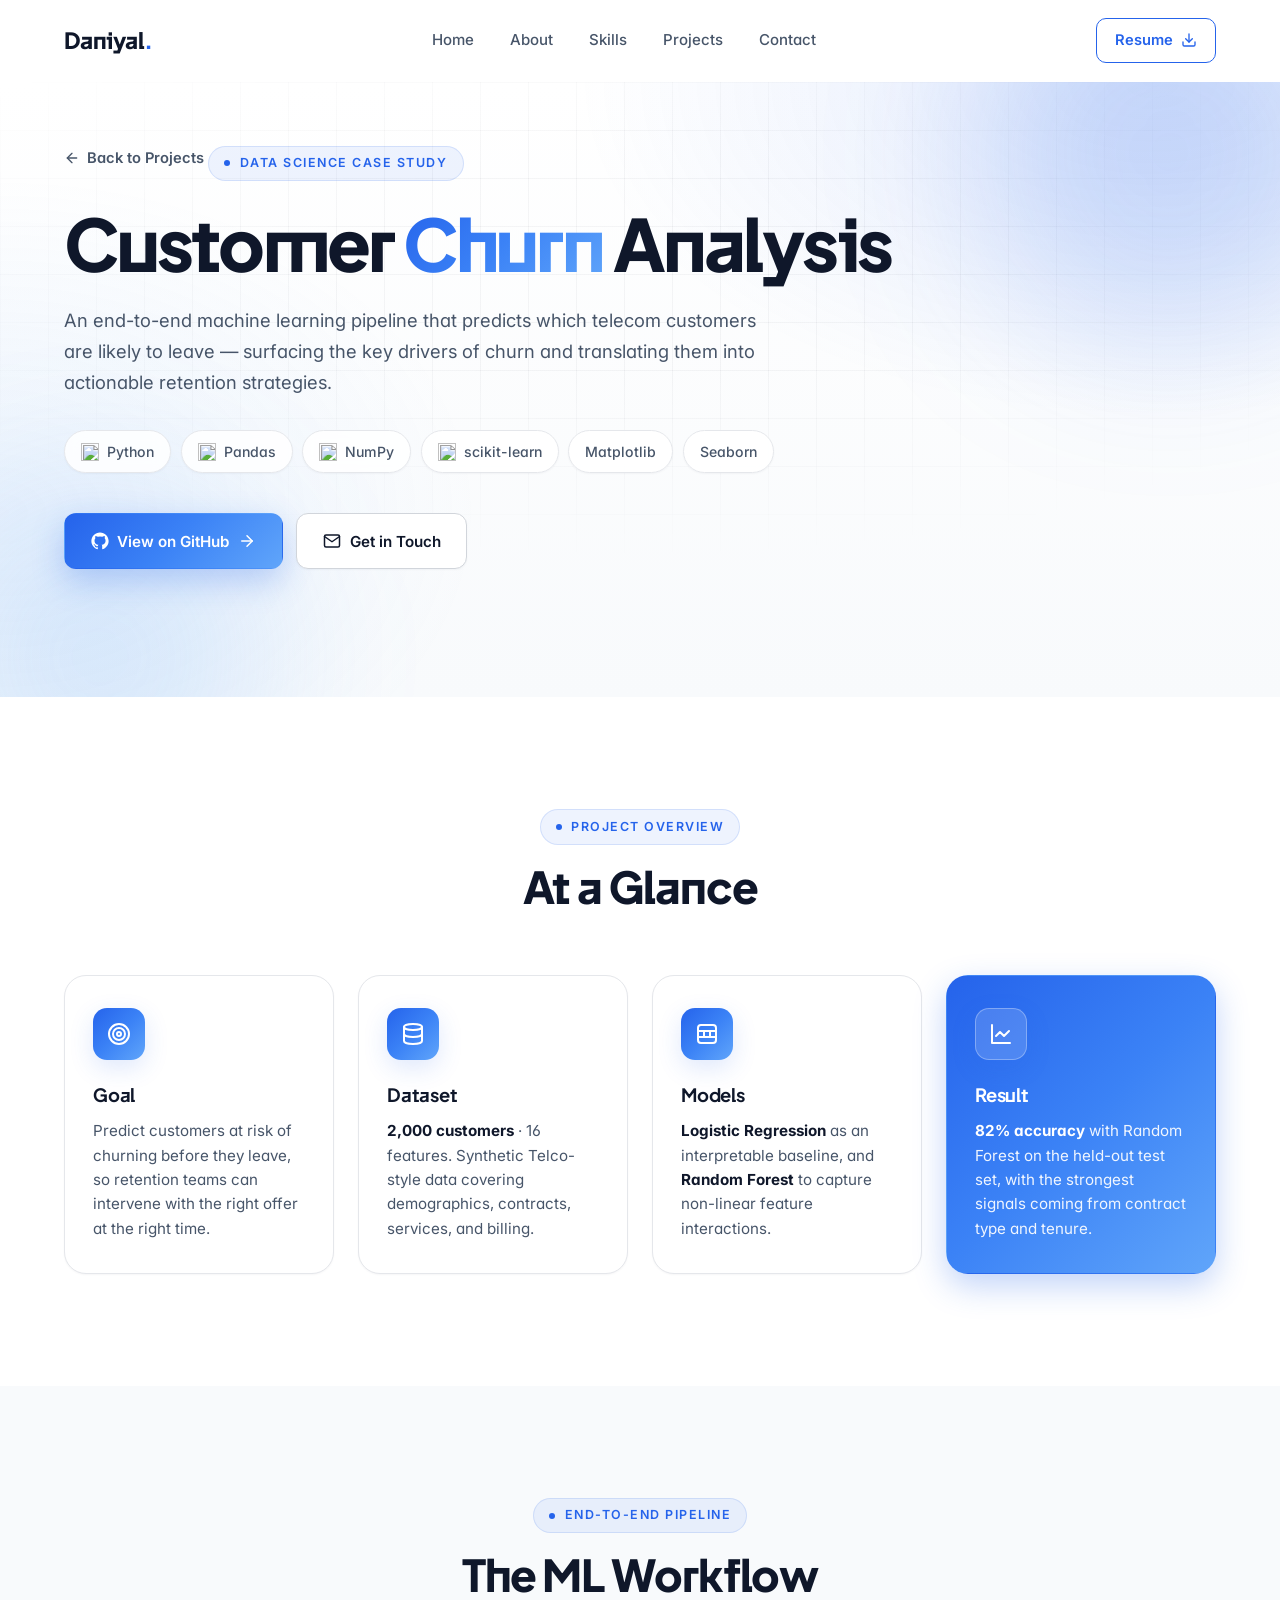
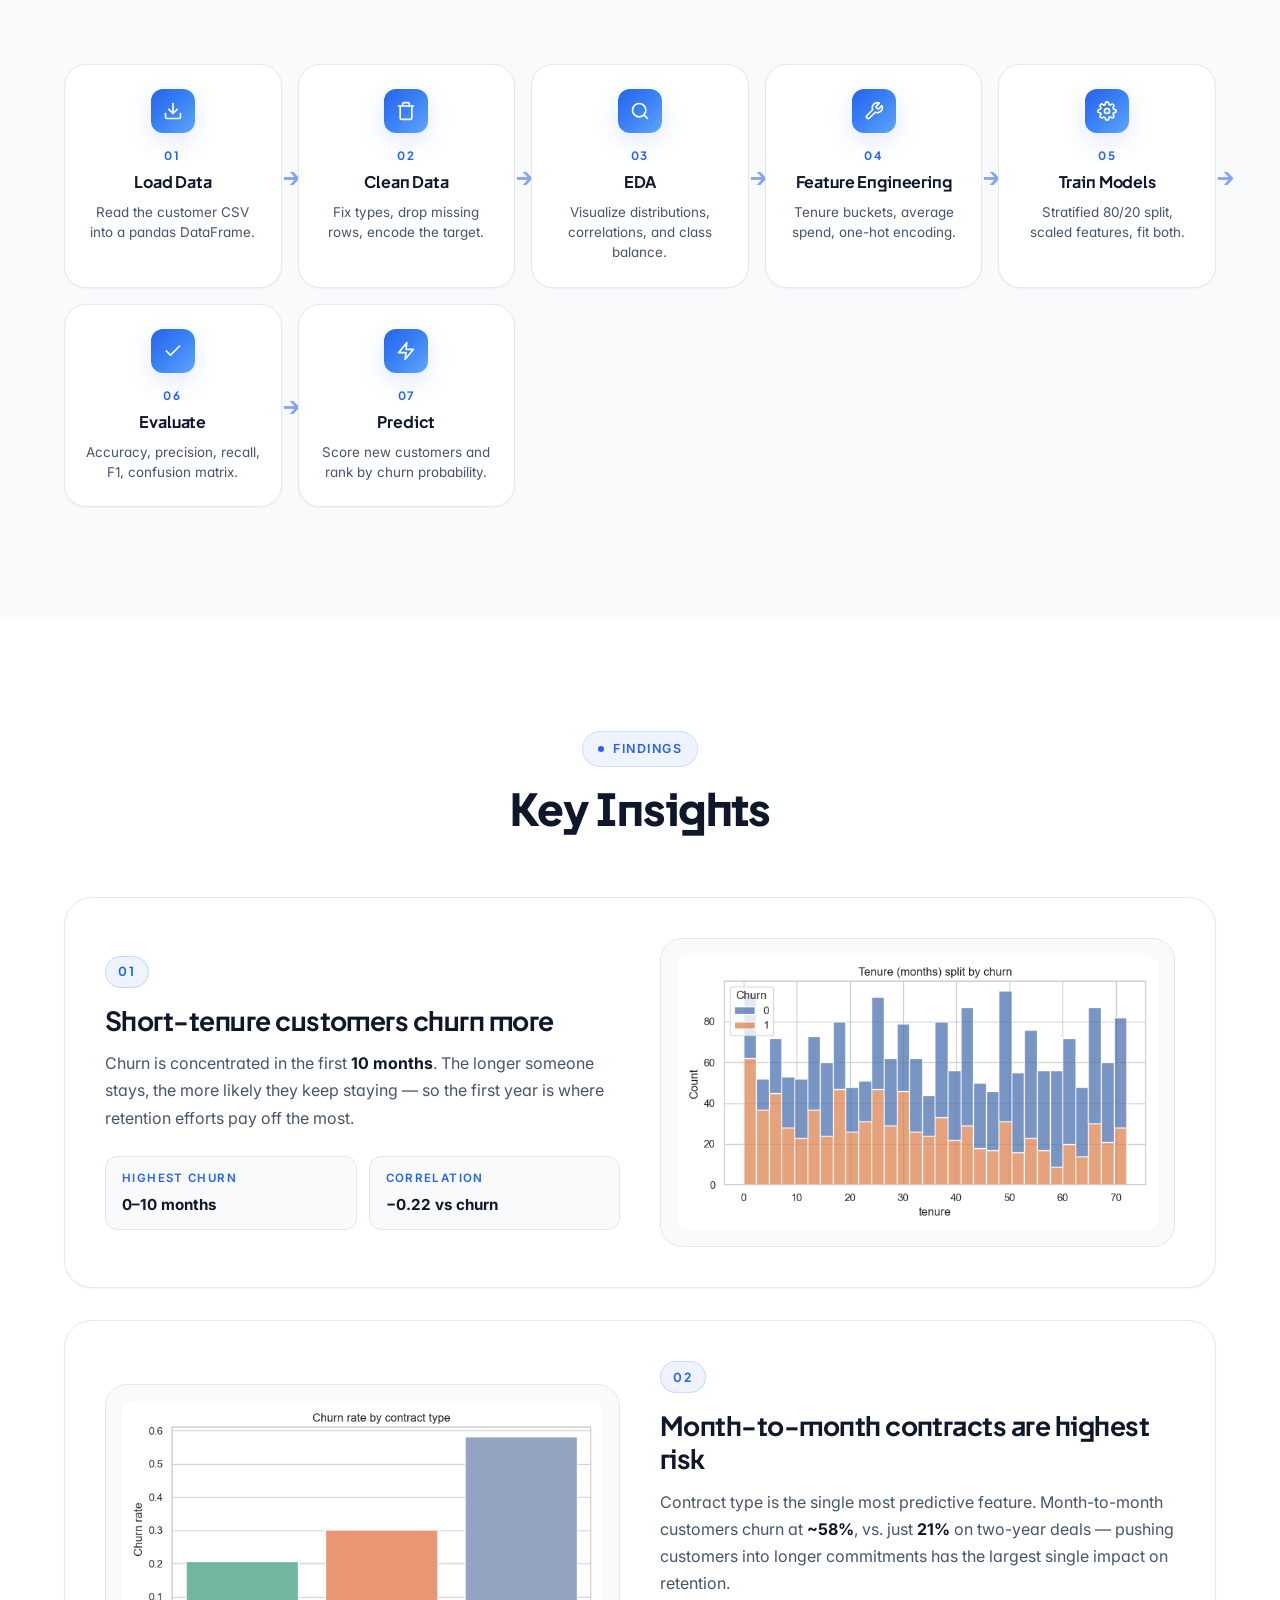
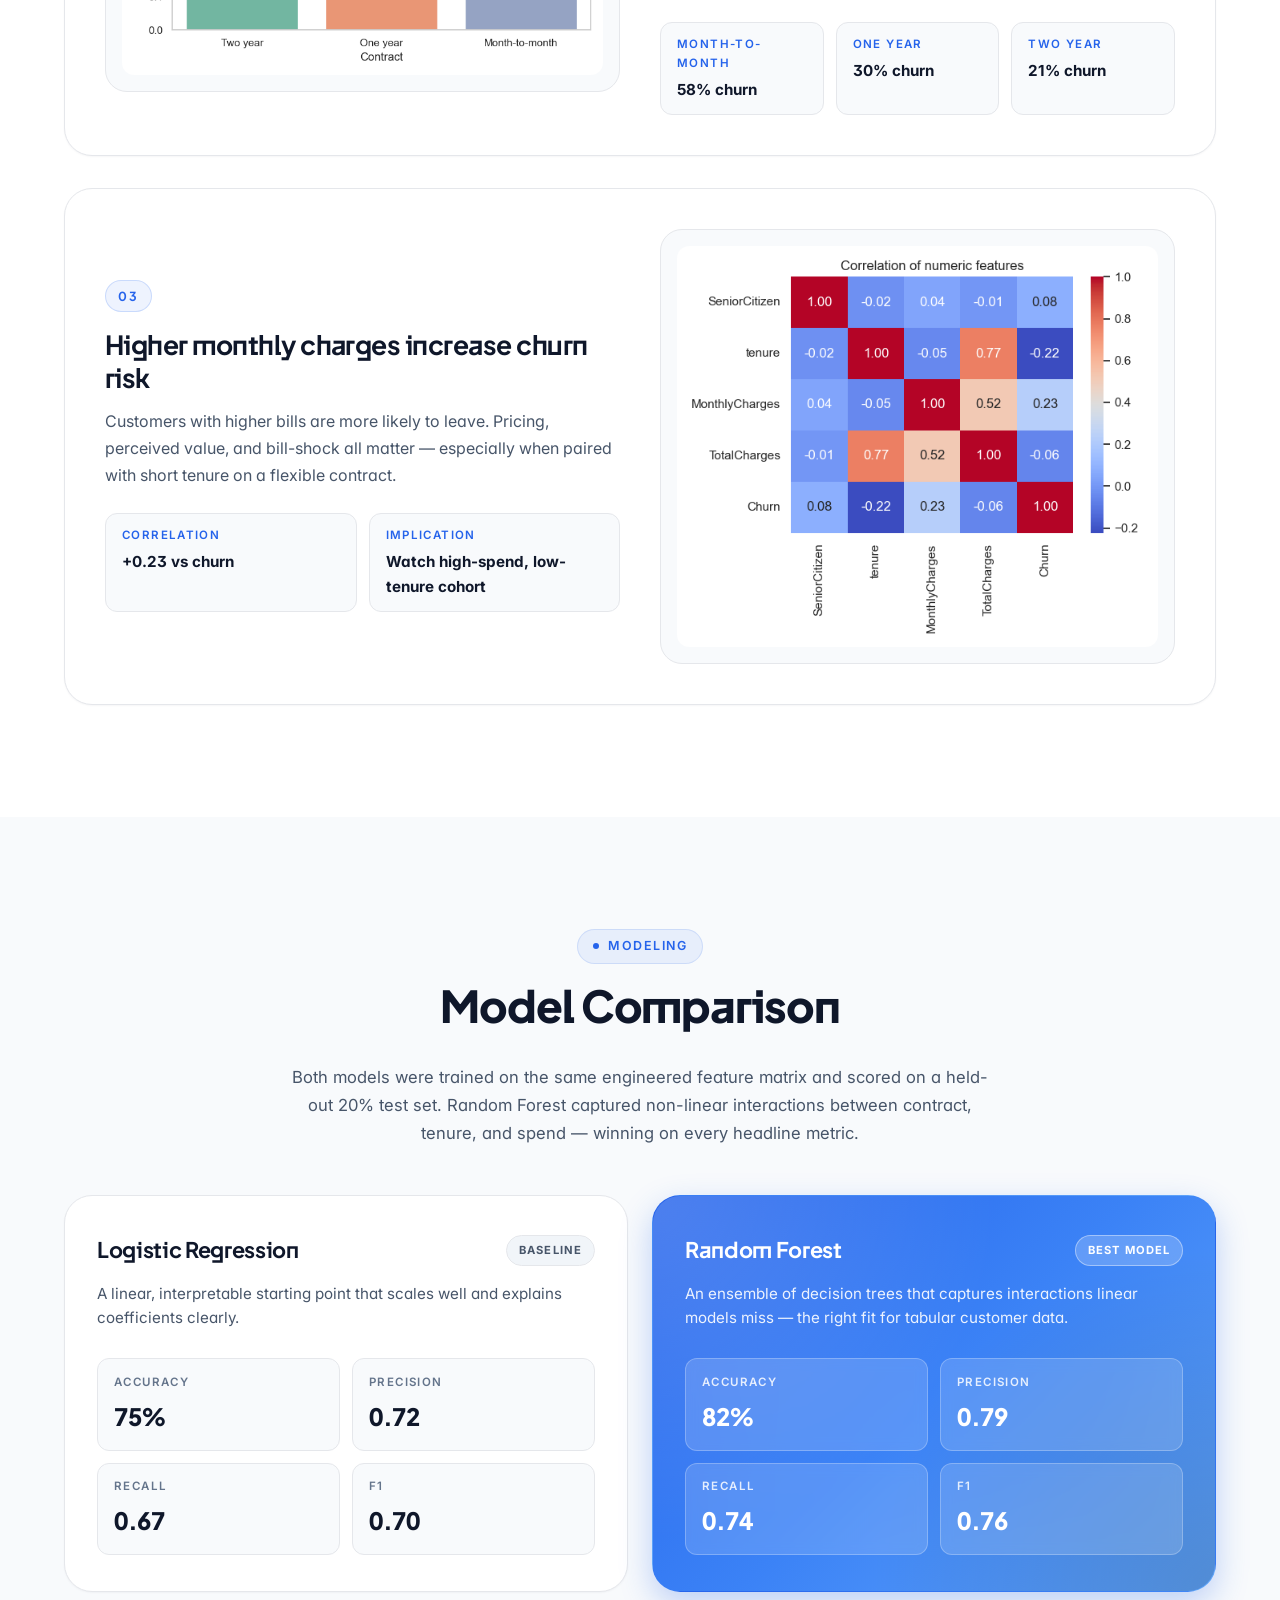
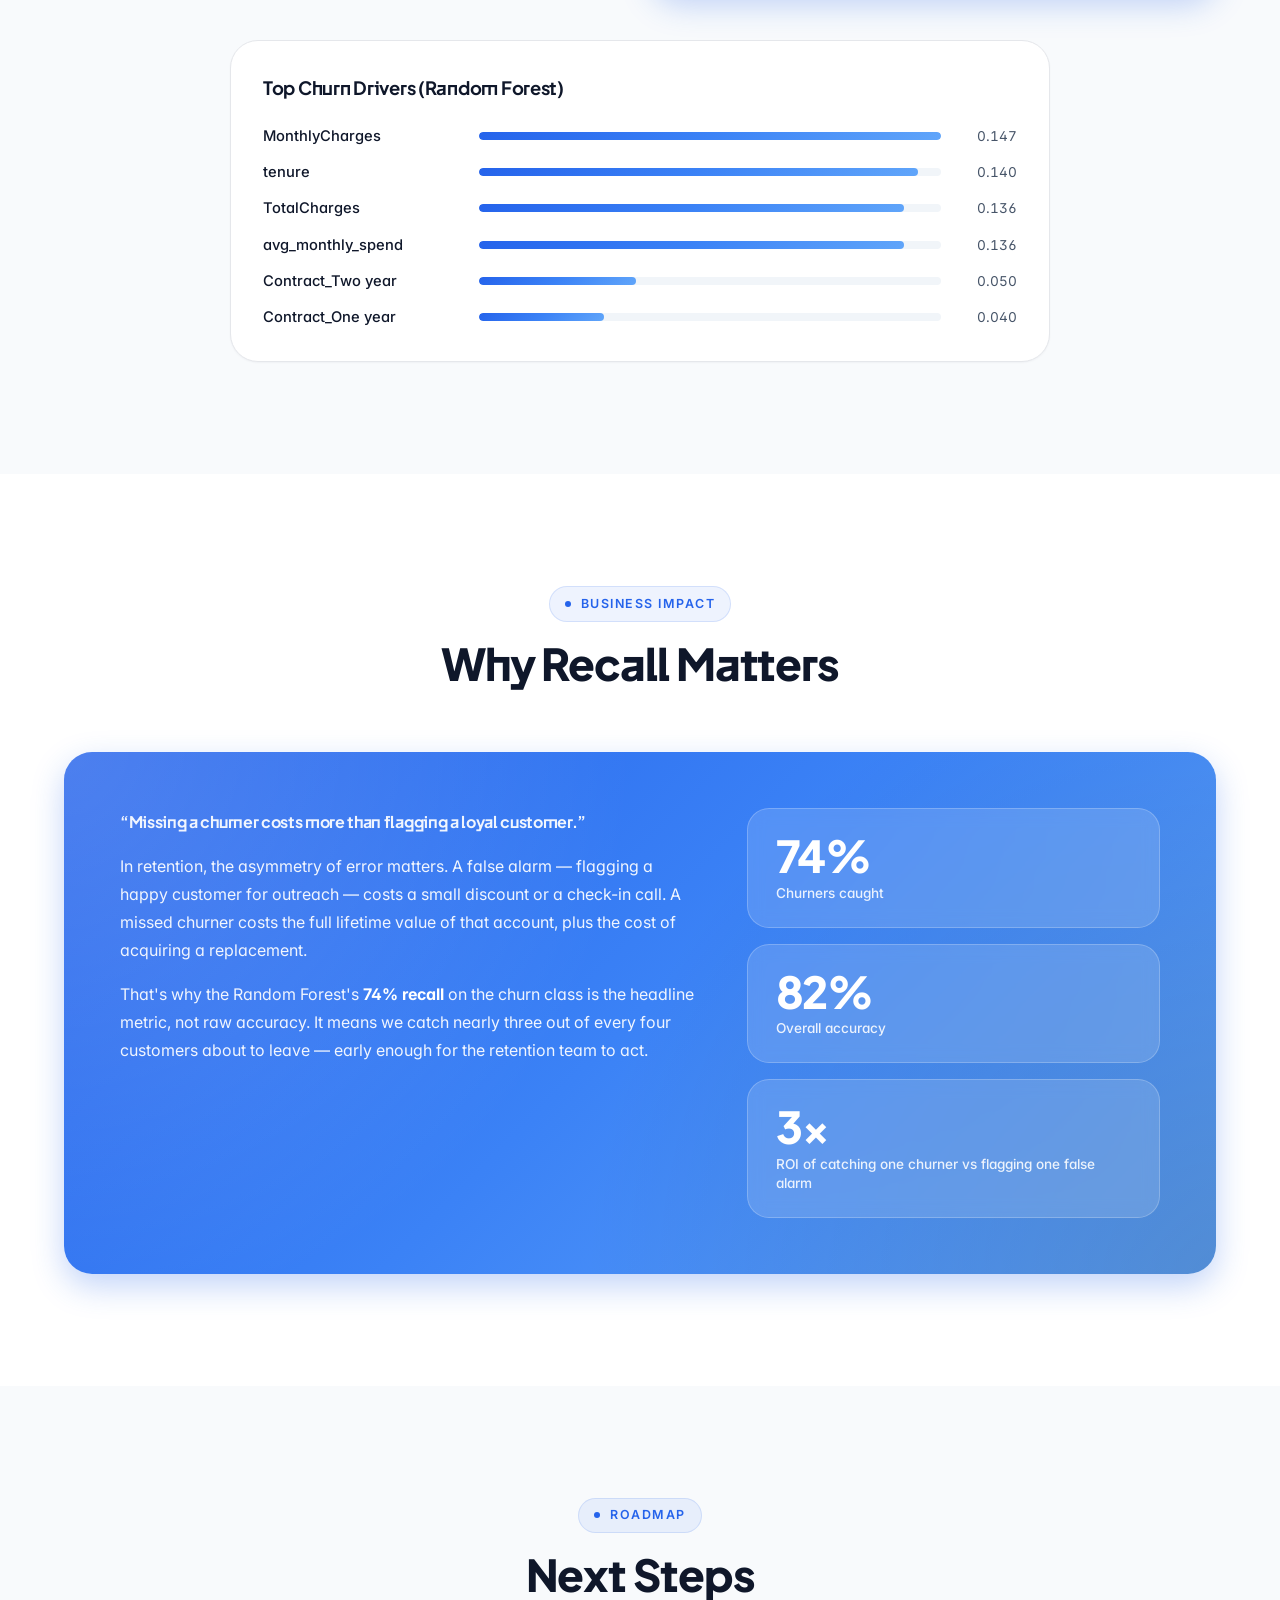
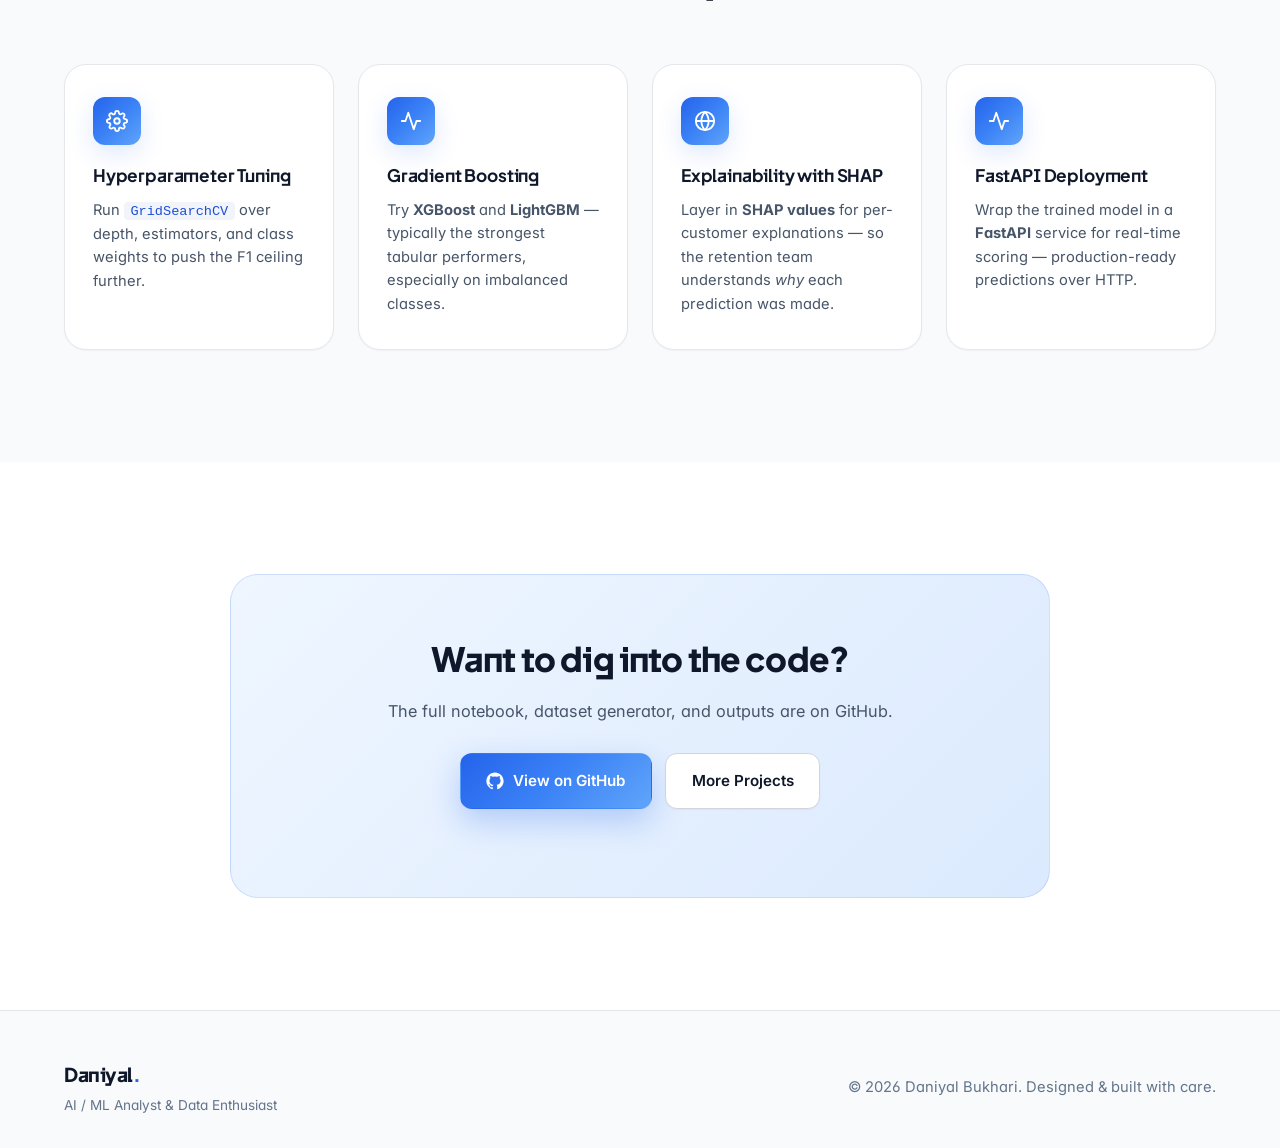
==== projects/churn-analysis.html @ 3787f64f "Redesign churn analysis page as a case study Restructure projects/churn-analysis.html into seven sec" ====
<!DOCTYPE html>
<html lang="en">
<head>
  <meta charset="UTF-8" />
  <meta name="viewport" content="width=device-width, initial-scale=1.0" />
  <title>Customer Churn Analysis | Daniyal Bukhari</title>
  <meta name="description" content="A data science case study predicting customer churn for a telecom dataset. End-to-end ML pipeline with EDA, feature engineering, model comparison, and business impact analysis." />
  <link rel="preconnect" href="https://fonts.googleapis.com" />
  <link rel="preconnect" href="https://fonts.gstatic.com" crossorigin />
  <link href="https://fonts.googleapis.com/css2?family=Inter:wght@400;500;600;700;800&family=Plus+Jakarta+Sans:wght@600;700;800&display=swap" rel="stylesheet" />
  <link rel="stylesheet" href="../style.css" />
</head>
<body>

  <nav class="navbar">
    <div class="nav-container">
      <a href="../index.html#home" class="logo">Daniyal<span>.</span></a>
      <button class="menu-toggle" aria-label="Toggle menu">&#9776;</button>
      <ul class="nav-links">
        <li><a href="../index.html#home">Home</a></li>
        <li><a href="../index.html#about">About</a></li>
        <li><a href="../index.html#skills">Skills</a></li>
        <li><a href="../index.html#projects">Projects</a></li>
        <li><a href="../index.html#contact">Contact</a></li>
      </ul>
      <a href="../CV_with_thesis.pdf" class="btn-resume" download="Daniyal_Bukhari_CV.pdf">
        Resume
        <svg viewBox="0 0 24 24" fill="none" stroke="currentColor" stroke-width="2" stroke-linecap="round" stroke-linejoin="round" aria-hidden="true"><path d="M21 15v4a2 2 0 0 1-2 2H5a2 2 0 0 1-2-2v-4"></path><polyline points="7 10 12 15 17 10"></polyline><line x1="12" y1="15" x2="12" y2="3"></line></svg>
      </a>
    </div>
  </nav>

  <!-- 1. Hero -->
  <section class="case-hero">
    <div class="grid-bg" aria-hidden="true"></div>
    <div class="case-hero-blob blob-1" aria-hidden="true"></div>
    <div class="case-hero-blob blob-2" aria-hidden="true"></div>

    <div class="container">
      <a href="../index.html#projects" class="back-link">
        <svg viewBox="0 0 24 24" fill="none" stroke="currentColor" stroke-width="2" stroke-linecap="round" stroke-linejoin="round" aria-hidden="true"><line x1="19" y1="12" x2="5" y2="12"></line><polyline points="12 19 5 12 12 5"></polyline></svg>
        Back to Projects
      </a>

      <span class="section-eyebrow case-eyebrow">Data Science Case Study</span>
      <h1 class="case-hero-title">
        Customer <span class="gradient">Churn</span> Analysis
      </h1>
      <p class="case-hero-lede">
        An end-to-end machine learning pipeline that predicts which telecom
        customers are likely to leave — surfacing the key drivers of churn and
        translating them into actionable retention strategies.
      </p>

      <div class="tech-pills">
        <span class="pill"><img src="https://cdn.simpleicons.org/python/3776AB" alt="" aria-hidden="true" />Python</span>
        <span class="pill"><img src="https://cdn.simpleicons.org/pandas/150458" alt="" aria-hidden="true" />Pandas</span>
        <span class="pill"><img src="https://cdn.simpleicons.org/numpy/013243" alt="" aria-hidden="true" />NumPy</span>
        <span class="pill"><img src="https://cdn.simpleicons.org/scikitlearn/F7931E" alt="" aria-hidden="true" />scikit-learn</span>
        <span class="pill">Matplotlib</span>
        <span class="pill">Seaborn</span>
      </div>

      <div class="hero-buttons">
        <a href="https://github.com/Daniyal26/churn-analysis" target="_blank" rel="noopener" class="btn btn-primary">
          <svg viewBox="0 0 24 24" fill="currentColor" aria-hidden="true"><path d="M12 .5C5.65.5.5 5.65.5 12c0 5.08 3.29 9.39 7.86 10.91.58.1.79-.25.79-.56 0-.27-.01-1-.02-1.96-3.2.69-3.87-1.54-3.87-1.54-.52-1.33-1.28-1.69-1.28-1.69-1.05-.72.08-.7.08-.7 1.16.08 1.77 1.19 1.77 1.19 1.03 1.77 2.7 1.26 3.36.96.1-.75.4-1.26.73-1.55-2.55-.29-5.24-1.28-5.24-5.69 0-1.26.45-2.29 1.18-3.09-.12-.29-.51-1.46.11-3.04 0 0 .97-.31 3.18 1.18a11 11 0 0 1 5.79 0c2.21-1.49 3.18-1.18 3.18-1.18.62 1.58.23 2.75.11 3.04.74.8 1.18 1.83 1.18 3.09 0 4.42-2.69 5.39-5.25 5.68.41.35.78 1.05.78 2.12 0 1.53-.01 2.76-.01 3.13 0 .31.21.67.8.56C20.21 21.39 23.5 17.08 23.5 12 23.5 5.65 18.35.5 12 .5z"/></svg>
          View on GitHub
          <svg class="arrow" viewBox="0 0 24 24" fill="none" stroke="currentColor" stroke-width="2" stroke-linecap="round" stroke-linejoin="round" aria-hidden="true"><line x1="5" y1="12" x2="19" y2="12"></line><polyline points="12 5 19 12 12 19"></polyline></svg>
        </a>
        <a href="../index.html#contact" class="btn btn-secondary">
          <svg viewBox="0 0 24 24" fill="none" stroke="currentColor" stroke-width="2" stroke-linecap="round" stroke-linejoin="round" aria-hidden="true"><path d="M4 4h16c1.1 0 2 .9 2 2v12c0 1.1-.9 2-2 2H4c-1.1 0-2-.9-2-2V6c0-1.1.9-2 2-2z"></path><polyline points="22,6 12,13 2,6"></polyline></svg>
          Get in Touch
        </a>
      </div>
    </div>
  </section>

  <!-- 2. Project Overview -->
  <section class="section">
    <div class="container">
      <span class="section-eyebrow">Project Overview</span>
      <h2 class="section-title">At a Glance</h2>

      <div class="overview-grid">
        <article class="overview-card reveal">
          <div class="overview-icon">
            <svg viewBox="0 0 24 24" fill="none" stroke="currentColor" stroke-width="2" stroke-linecap="round" stroke-linejoin="round"><circle cx="12" cy="12" r="10"></circle><circle cx="12" cy="12" r="6"></circle><circle cx="12" cy="12" r="2"></circle></svg>
          </div>
          <h3>Goal</h3>
          <p>Predict customers at risk of churning before they leave, so retention teams can intervene with the right offer at the right time.</p>
        </article>

        <article class="overview-card reveal">
          <div class="overview-icon">
            <svg viewBox="0 0 24 24" fill="none" stroke="currentColor" stroke-width="2" stroke-linecap="round" stroke-linejoin="round"><ellipse cx="12" cy="5" rx="9" ry="3"></ellipse><path d="M3 5v14a9 3 0 0 0 18 0V5"></path><path d="M3 12a9 3 0 0 0 18 0"></path></svg>
          </div>
          <h3>Dataset</h3>
          <p><strong>2,000 customers</strong> · 16 features. Synthetic Telco-style data covering demographics, contracts, services, and billing.</p>
        </article>

        <article class="overview-card reveal">
          <div class="overview-icon">
            <svg viewBox="0 0 24 24" fill="none" stroke="currentColor" stroke-width="2" stroke-linecap="round" stroke-linejoin="round"><rect x="3" y="3" width="18" height="18" rx="3"></rect><path d="M9 9h6v6H9z"></path><path d="M3 9h6"></path><path d="M3 15h6"></path><path d="M15 9h6"></path><path d="M15 15h6"></path></svg>
          </div>
          <h3>Models</h3>
          <p><strong>Logistic Regression</strong> as an interpretable baseline, and <strong>Random Forest</strong> to capture non-linear feature interactions.</p>
        </article>

        <article class="overview-card reveal highlight">
          <div class="overview-icon">
            <svg viewBox="0 0 24 24" fill="none" stroke="currentColor" stroke-width="2" stroke-linecap="round" stroke-linejoin="round"><path d="M3 3v18h18"></path><path d="M7 14l4-4 4 4 5-5"></path></svg>
          </div>
          <h3>Result</h3>
          <p><strong>82% accuracy</strong> with Random Forest on the held-out test set, with the strongest signals coming from contract type and tenure.</p>
        </article>
      </div>
    </div>
  </section>

  <!-- 3. ML Workflow Timeline -->
  <section class="section section-alt">
    <div class="container">
      <span class="section-eyebrow">End-to-End Pipeline</span>
      <h2 class="section-title">The ML Workflow</h2>

      <ol class="workflow">
        <li class="workflow-step reveal">
          <div class="workflow-icon">
            <svg viewBox="0 0 24 24" fill="none" stroke="currentColor" stroke-width="2" stroke-linecap="round" stroke-linejoin="round"><path d="M21 15v4a2 2 0 0 1-2 2H5a2 2 0 0 1-2-2v-4"></path><polyline points="7 10 12 15 17 10"></polyline><line x1="12" y1="15" x2="12" y2="3"></line></svg>
          </div>
          <div class="workflow-num">01</div>
          <h4>Load Data</h4>
          <p>Read the customer CSV into a pandas DataFrame.</p>
        </li>

        <li class="workflow-step reveal">
          <div class="workflow-icon">
            <svg viewBox="0 0 24 24" fill="none" stroke="currentColor" stroke-width="2" stroke-linecap="round" stroke-linejoin="round"><path d="M3 6h18"></path><path d="M19 6v14a2 2 0 0 1-2 2H7a2 2 0 0 1-2-2V6"></path><path d="M8 6V4a2 2 0 0 1 2-2h4a2 2 0 0 1 2 2v2"></path></svg>
          </div>
          <div class="workflow-num">02</div>
          <h4>Clean Data</h4>
          <p>Fix types, drop missing rows, encode the target.</p>
        </li>

        <li class="workflow-step reveal">
          <div class="workflow-icon">
            <svg viewBox="0 0 24 24" fill="none" stroke="currentColor" stroke-width="2" stroke-linecap="round" stroke-linejoin="round"><circle cx="11" cy="11" r="8"></circle><line x1="21" y1="21" x2="16.65" y2="16.65"></line></svg>
          </div>
          <div class="workflow-num">03</div>
          <h4>EDA</h4>
          <p>Visualize distributions, correlations, and class balance.</p>
        </li>

        <li class="workflow-step reveal">
          <div class="workflow-icon">
            <svg viewBox="0 0 24 24" fill="none" stroke="currentColor" stroke-width="2" stroke-linecap="round" stroke-linejoin="round"><path d="M14.7 6.3a1 1 0 0 0 0 1.4l1.6 1.6a1 1 0 0 0 1.4 0l3.77-3.77a6 6 0 0 1-7.94 7.94l-6.91 6.91a2.12 2.12 0 0 1-3-3l6.91-6.91a6 6 0 0 1 7.94-7.94l-3.76 3.76z"></path></svg>
          </div>
          <div class="workflow-num">04</div>
          <h4>Feature Engineering</h4>
          <p>Tenure buckets, average spend, one-hot encoding.</p>
        </li>

        <li class="workflow-step reveal">
          <div class="workflow-icon">
            <svg viewBox="0 0 24 24" fill="none" stroke="currentColor" stroke-width="2" stroke-linecap="round" stroke-linejoin="round"><circle cx="12" cy="12" r="3"></circle><path d="M19.4 15a1.65 1.65 0 0 0 .33 1.82l.06.06a2 2 0 0 1 0 2.83 2 2 0 0 1-2.83 0l-.06-.06a1.65 1.65 0 0 0-1.82-.33 1.65 1.65 0 0 0-1 1.51V21a2 2 0 0 1-4 0v-.09A1.65 1.65 0 0 0 9 19.4a1.65 1.65 0 0 0-1.82.33l-.06.06a2 2 0 0 1-2.83 0 2 2 0 0 1 0-2.83l.06-.06a1.65 1.65 0 0 0 .33-1.82 1.65 1.65 0 0 0-1.51-1H3a2 2 0 0 1 0-4h.09A1.65 1.65 0 0 0 4.6 9a1.65 1.65 0 0 0-.33-1.82l-.06-.06a2 2 0 1 1 2.83-2.83l.06.06a1.65 1.65 0 0 0 1.82.33H9a1.65 1.65 0 0 0 1-1.51V3a2 2 0 0 1 4 0v.09a1.65 1.65 0 0 0 1 1.51 1.65 1.65 0 0 0 1.82-.33l.06-.06a2 2 0 1 1 2.83 2.83l-.06.06a1.65 1.65 0 0 0-.33 1.82V9a1.65 1.65 0 0 0 1.51 1H21a2 2 0 0 1 0 4h-.09a1.65 1.65 0 0 0-1.51 1z"></path></svg>
          </div>
          <div class="workflow-num">05</div>
          <h4>Train Models</h4>
          <p>Stratified 80/20 split, scaled features, fit both.</p>
        </li>

        <li class="workflow-step reveal">
          <div class="workflow-icon">
            <svg viewBox="0 0 24 24" fill="none" stroke="currentColor" stroke-width="2" stroke-linecap="round" stroke-linejoin="round"><polyline points="20 6 9 17 4 12"></polyline></svg>
          </div>
          <div class="workflow-num">06</div>
          <h4>Evaluate</h4>
          <p>Accuracy, precision, recall, F1, confusion matrix.</p>
        </li>

        <li class="workflow-step reveal">
          <div class="workflow-icon">
            <svg viewBox="0 0 24 24" fill="none" stroke="currentColor" stroke-width="2" stroke-linecap="round" stroke-linejoin="round"><path d="M13 2L3 14h9l-1 8 10-12h-9l1-8z"></path></svg>
          </div>
          <div class="workflow-num">07</div>
          <h4>Predict</h4>
          <p>Score new customers and rank by churn probability.</p>
        </li>
      </ol>
    </div>
  </section>

  <!-- 4. Key Insights -->
  <section class="section">
    <div class="container">
      <span class="section-eyebrow">Findings</span>
      <h2 class="section-title">Key Insights</h2>

      <div class="insight-list">
        <article class="insight-card reveal">
          <div class="insight-content">
            <div class="insight-num">01</div>
            <h3>Short-tenure customers churn more</h3>
            <p>
              Churn is concentrated in the first <strong>10 months</strong>.
              The longer someone stays, the more likely they keep staying — so
              the first year is where retention efforts pay off the most.
            </p>
            <div class="insight-stats">
              <div><span>Highest churn</span><strong>0–10 months</strong></div>
              <div><span>Correlation</span><strong>−0.22 vs churn</strong></div>
            </div>
          </div>
          <figure class="insight-figure">
            <img src="images/02_tenure_vs_churn.png" alt="Histogram showing churn concentrated in early-tenure customers" />
          </figure>
        </article>

        <article class="insight-card reveal reverse">
          <div class="insight-content">
            <div class="insight-num">02</div>
            <h3>Month-to-month contracts are highest risk</h3>
            <p>
              Contract type is the single most predictive feature.
              Month-to-month customers churn at <strong>~58%</strong>, vs. just
              <strong>21%</strong> on two-year deals — pushing customers into
              longer commitments has the largest single impact on retention.
            </p>
            <div class="insight-stats">
              <div><span>Month-to-month</span><strong>58% churn</strong></div>
              <div><span>One year</span><strong>30% churn</strong></div>
              <div><span>Two year</span><strong>21% churn</strong></div>
            </div>
          </div>
          <figure class="insight-figure">
            <img src="images/03_contract_vs_churn.png" alt="Bar chart of churn rate by contract type" />
          </figure>
        </article>

        <article class="insight-card reveal">
          <div class="insight-content">
            <div class="insight-num">03</div>
            <h3>Higher monthly charges increase churn risk</h3>
            <p>
              Customers with higher bills are more likely to leave. Pricing,
              perceived value, and bill-shock all matter — especially when paired
              with short tenure on a flexible contract.
            </p>
            <div class="insight-stats">
              <div><span>Correlation</span><strong>+0.23 vs churn</strong></div>
              <div><span>Implication</span><strong>Watch high-spend, low-tenure cohort</strong></div>
            </div>
          </div>
          <figure class="insight-figure">
            <img src="images/04_correlation_heatmap.png" alt="Correlation heatmap of numeric features and churn" />
          </figure>
        </article>
      </div>
    </div>
  </section>

  <!-- 5. Model Comparison -->
  <section class="section section-alt">
    <div class="container">
      <span class="section-eyebrow">Modeling</span>
      <h2 class="section-title">Model Comparison</h2>
      <p class="section-lede">
        Both models were trained on the same engineered feature matrix and
        scored on a held-out 20% test set. Random Forest captured non-linear
        interactions between contract, tenure, and spend — winning on every
        headline metric.
      </p>

      <div class="model-vs">
        <article class="model-card reveal">
          <div class="model-card-head">
            <h3>Logistic Regression</h3>
            <span class="model-tag baseline">Baseline</span>
          </div>
          <p class="model-desc">A linear, interpretable starting point that scales well and explains coefficients clearly.</p>
          <div class="model-metric-grid">
            <div><span>Accuracy</span><strong>75%</strong></div>
            <div><span>Precision</span><strong>0.72</strong></div>
            <div><span>Recall</span><strong>0.67</strong></div>
            <div><span>F1</span><strong>0.70</strong></div>
          </div>
        </article>

        <article class="model-card reveal winner">
          <div class="model-card-head">
            <h3>Random Forest</h3>
            <span class="model-tag best">Best Model</span>
          </div>
          <p class="model-desc">An ensemble of decision trees that captures interactions linear models miss — the right fit for tabular customer data.</p>
          <div class="model-metric-grid">
            <div><span>Accuracy</span><strong>82%</strong></div>
            <div><span>Precision</span><strong>0.79</strong></div>
            <div><span>Recall</span><strong>0.74</strong></div>
            <div><span>F1</span><strong>0.76</strong></div>
          </div>
        </article>
      </div>

      <div class="driver-section reveal">
        <h3 class="driver-title">Top Churn Drivers (Random Forest)</h3>
        <ul class="driver-list">
          <li><span class="driver-name">MonthlyCharges</span><span class="driver-bar" style="--w: 100%"></span><span class="driver-val">0.147</span></li>
          <li><span class="driver-name">tenure</span><span class="driver-bar" style="--w: 95%"></span><span class="driver-val">0.140</span></li>
          <li><span class="driver-name">TotalCharges</span><span class="driver-bar" style="--w: 92%"></span><span class="driver-val">0.136</span></li>
          <li><span class="driver-name">avg_monthly_spend</span><span class="driver-bar" style="--w: 92%"></span><span class="driver-val">0.136</span></li>
          <li><span class="driver-name">Contract_Two year</span><span class="driver-bar" style="--w: 34%"></span><span class="driver-val">0.050</span></li>
          <li><span class="driver-name">Contract_One year</span><span class="driver-bar" style="--w: 27%"></span><span class="driver-val">0.040</span></li>
        </ul>
      </div>
    </div>
  </section>

  <!-- 6. Business Impact -->
  <section class="section">
    <div class="container">
      <span class="section-eyebrow">Business Impact</span>
      <h2 class="section-title">Why Recall Matters</h2>

      <div class="impact-block reveal">
        <div class="impact-text">
          <p class="impact-quote">
            “Missing a churner costs more than flagging a loyal customer.”
          </p>
          <p>
            In retention, the asymmetry of error matters. A false alarm — flagging
            a happy customer for outreach — costs a small discount or a
            check-in call. A missed churner costs the full lifetime value of
            that account, plus the cost of acquiring a replacement.
          </p>
          <p>
            That's why the Random Forest's <strong>74% recall</strong> on the
            churn class is the headline metric, not raw accuracy. It means we
            catch nearly three out of every four customers about to leave —
            early enough for the retention team to act.
          </p>
        </div>

        <div class="impact-stats">
          <div class="impact-stat">
            <div class="impact-num">74%</div>
            <div class="impact-label">Churners caught</div>
          </div>
          <div class="impact-stat">
            <div class="impact-num">82%</div>
            <div class="impact-label">Overall accuracy</div>
          </div>
          <div class="impact-stat">
            <div class="impact-num">3×</div>
            <div class="impact-label">ROI of catching one churner vs flagging one false alarm</div>
          </div>
        </div>
      </div>
    </div>
  </section>

  <!-- 7. Next Steps -->
  <section class="section section-alt">
    <div class="container">
      <span class="section-eyebrow">Roadmap</span>
      <h2 class="section-title">Next Steps</h2>

      <div class="next-grid">
        <article class="next-card reveal">
          <div class="next-icon">
            <svg viewBox="0 0 24 24" fill="none" stroke="currentColor" stroke-width="2" stroke-linecap="round" stroke-linejoin="round"><circle cx="12" cy="12" r="3"></circle><path d="M19.4 15a1.65 1.65 0 0 0 .33 1.82l.06.06a2 2 0 0 1 0 2.83 2 2 0 0 1-2.83 0l-.06-.06a1.65 1.65 0 0 0-1.82-.33 1.65 1.65 0 0 0-1 1.51V21a2 2 0 0 1-4 0v-.09A1.65 1.65 0 0 0 9 19.4a1.65 1.65 0 0 0-1.82.33l-.06.06a2 2 0 0 1-2.83 0 2 2 0 0 1 0-2.83l.06-.06a1.65 1.65 0 0 0 .33-1.82 1.65 1.65 0 0 0-1.51-1H3a2 2 0 0 1 0-4h.09A1.65 1.65 0 0 0 4.6 9a1.65 1.65 0 0 0-.33-1.82l-.06-.06a2 2 0 1 1 2.83-2.83l.06.06a1.65 1.65 0 0 0 1.82.33H9a1.65 1.65 0 0 0 1-1.51V3a2 2 0 0 1 4 0v.09a1.65 1.65 0 0 0 1 1.51 1.65 1.65 0 0 0 1.82-.33l.06-.06a2 2 0 1 1 2.83 2.83l-.06.06a1.65 1.65 0 0 0-.33 1.82V9a1.65 1.65 0 0 0 1.51 1H21a2 2 0 0 1 0 4h-.09a1.65 1.65 0 0 0-1.51 1z"></path></svg>
          </div>
          <h3>Hyperparameter Tuning</h3>
          <p>Run <code>GridSearchCV</code> over depth, estimators, and class weights to push the F1 ceiling further.</p>
        </article>

        <article class="next-card reveal">
          <div class="next-icon">
            <svg viewBox="0 0 24 24" fill="none" stroke="currentColor" stroke-width="2" stroke-linecap="round" stroke-linejoin="round"><polyline points="22 12 18 12 15 21 9 3 6 12 2 12"></polyline></svg>
          </div>
          <h3>Gradient Boosting</h3>
          <p>Try <strong>XGBoost</strong> and <strong>LightGBM</strong> — typically the strongest tabular performers, especially on imbalanced classes.</p>
        </article>

        <article class="next-card reveal">
          <div class="next-icon">
            <svg viewBox="0 0 24 24" fill="none" stroke="currentColor" stroke-width="2" stroke-linecap="round" stroke-linejoin="round"><circle cx="12" cy="12" r="10"></circle><line x1="2" y1="12" x2="22" y2="12"></line><path d="M12 2a15.3 15.3 0 0 1 4 10 15.3 15.3 0 0 1-4 10 15.3 15.3 0 0 1-4-10 15.3 15.3 0 0 1 4-10z"></path></svg>
          </div>
          <h3>Explainability with SHAP</h3>
          <p>Layer in <strong>SHAP values</strong> for per-customer explanations — so the retention team understands <em>why</em> each prediction was made.</p>
        </article>

        <article class="next-card reveal">
          <div class="next-icon">
            <svg viewBox="0 0 24 24" fill="none" stroke="currentColor" stroke-width="2" stroke-linecap="round" stroke-linejoin="round"><path d="M22 12h-4l-3 9L9 3l-3 9H2"></path></svg>
          </div>
          <h3>FastAPI Deployment</h3>
          <p>Wrap the trained model in a <strong>FastAPI</strong> service for real-time scoring — production-ready predictions over HTTP.</p>
        </article>
      </div>
    </div>
  </section>

  <!-- CTA -->
  <section class="section">
    <div class="container cta-block reveal">
      <h2>Want to dig into the code?</h2>
      <p>The full notebook, dataset generator, and outputs are on GitHub.</p>
      <div class="hero-buttons">
        <a href="https://github.com/Daniyal26/churn-analysis" target="_blank" rel="noopener" class="btn btn-primary">
          <svg viewBox="0 0 24 24" fill="currentColor" aria-hidden="true"><path d="M12 .5C5.65.5.5 5.65.5 12c0 5.08 3.29 9.39 7.86 10.91.58.1.79-.25.79-.56 0-.27-.01-1-.02-1.96-3.2.69-3.87-1.54-3.87-1.54-.52-1.33-1.28-1.69-1.28-1.69-1.05-.72.08-.7.08-.7 1.16.08 1.77 1.19 1.77 1.19 1.03 1.77 2.7 1.26 3.36.96.1-.75.4-1.26.73-1.55-2.55-.29-5.24-1.28-5.24-5.69 0-1.26.45-2.29 1.18-3.09-.12-.29-.51-1.46.11-3.04 0 0 .97-.31 3.18 1.18a11 11 0 0 1 5.79 0c2.21-1.49 3.18-1.18 3.18-1.18.62 1.58.23 2.75.11 3.04.74.8 1.18 1.83 1.18 3.09 0 4.42-2.69 5.39-5.25 5.68.41.35.78 1.05.78 2.12 0 1.53-.01 2.76-.01 3.13 0 .31.21.67.8.56C20.21 21.39 23.5 17.08 23.5 12 23.5 5.65 18.35.5 12 .5z"/></svg>
          View on GitHub
        </a>
        <a href="../index.html#projects" class="btn btn-secondary">More Projects</a>
      </div>
    </div>
  </section>

  <footer class="footer">
    <div class="container footer-inner">
      <div class="footer-brand">
        <a href="../index.html#home" class="logo">Daniyal<span>.</span></a>
        <p>AI / ML Analyst &amp; Data Enthusiast</p>
      </div>
      <p class="footer-copy">&copy; <span id="year"></span> Daniyal Bukhari. Designed &amp; built with care.</p>
    </div>
  </footer>

  <a href="#" class="scroll-top" aria-label="Scroll to top">
    <svg viewBox="0 0 24 24" fill="none" stroke="currentColor" stroke-width="2" stroke-linecap="round" stroke-linejoin="round"><line x1="12" y1="19" x2="12" y2="5"></line><polyline points="5 12 12 5 19 12"></polyline></svg>
  </a>

  <script src="../script.js"></script>
</body>
</html>
---- style.css ----
/* ============================================
   Theme tokens — edit here to re-skin the site
   ============================================ */
:root {
  /* Brand */
  --brand-1: #2563eb;
  --brand-2: #3b82f6;
  --brand-3: #60a5fa;
  --brand-deep: #1d4ed8;
  --gradient-brand: linear-gradient(135deg, #2563eb 0%, #3b82f6 50%, #60a5fa 100%);
  --gradient-soft: linear-gradient(135deg, #eff6ff 0%, #dbeafe 100%);

  /* Surfaces */
  --bg: #ffffff;
  --bg-soft: #f8fafc;
  --bg-tint: #f1f5f9;
  --surface: #ffffff;
  --border: #e5e7eb;
  --border-strong: #d1d5db;

  /* Text */
  --text: #0f172a;
  --text-muted: #475569;
  --text-dim: #64748b;

  /* Effects */
  --radius-xs: 8px;
  --radius-sm: 12px;
  --radius: 16px;
  --radius-lg: 22px;
  --radius-xl: 28px;
  --shadow-xs: 0 1px 2px rgba(15, 23, 42, 0.04);
  --shadow-sm: 0 4px 12px rgba(15, 23, 42, 0.05);
  --shadow-md: 0 10px 30px rgba(15, 23, 42, 0.08);
  --shadow-lg: 0 24px 60px rgba(15, 23, 42, 0.12);
  --shadow-glow: 0 12px 32px rgba(37, 99, 235, 0.28);
  --shadow-glow-soft: 0 8px 24px rgba(37, 99, 235, 0.15);

  --ease: cubic-bezier(0.4, 0, 0.2, 1);
  --ease-spring: cubic-bezier(0.34, 1.56, 0.64, 1);
  --t-fast: 180ms var(--ease);
  --t: 320ms var(--ease);
  --t-slow: 500ms var(--ease);

  /* Typography */
  --font-display: 'Plus Jakarta Sans', 'Inter', -apple-system, BlinkMacSystemFont, sans-serif;
  --font-body: 'Inter', -apple-system, BlinkMacSystemFont, "Segoe UI", Roboto, sans-serif;
}

/* ============================================
   Reset & base
   ============================================ */
*, *::before, *::after { box-sizing: border-box; margin: 0; padding: 0; }
html {
  scroll-behavior: smooth;
  scroll-padding-top: 80px;
}

body {
  font-family: var(--font-body);
  color: var(--text);
  background: var(--bg);
  line-height: 1.65;
  -webkit-font-smoothing: antialiased;
  -moz-osx-font-smoothing: grayscale;
  font-feature-settings: "ss01", "cv11";
  overflow-x: hidden;
}

a { color: inherit; text-decoration: none; }
img { max-width: 100%; display: block; }
::selection { background: rgba(37, 99, 235, 0.18); color: var(--text); }

h1, h2, h3 { font-family: var(--font-display); }

:focus-visible {
  outline: 2px solid var(--brand-1);
  outline-offset: 3px;
  border-radius: 4px;
}

/* ============================================
   Layout
   ============================================ */
.container {
  max-width: 1200px;
  margin: 0 auto;
  padding: 0 1.5rem;
}

.section {
  padding: 7rem 1.5rem;
  position: relative;
}

.section-alt {
  background: var(--bg-soft);
}

.section-eyebrow {
  display: inline-flex;
  align-items: center;
  gap: 0.6rem;
  padding: 0.4rem 0.95rem;
  background: rgba(37, 99, 235, 0.08);
  border: 1px solid rgba(37, 99, 235, 0.14);
  border-radius: 999px;
  font-size: 0.78rem;
  font-weight: 600;
  letter-spacing: 0.12em;
  text-transform: uppercase;
  color: var(--brand-1);
  margin-bottom: 1rem;
}

.section-eyebrow::before {
  content: "";
  width: 6px;
  height: 6px;
  border-radius: 50%;
  background: var(--brand-1);
}

/* center the eyebrow inside section blocks */
.section .container > .section-eyebrow {
  display: flex;
  width: fit-content;
  margin-left: auto;
  margin-right: auto;
}

.section-title {
  font-size: clamp(2rem, 4.2vw, 2.75rem);
  font-weight: 800;
  text-align: center;
  letter-spacing: -0.025em;
  margin-bottom: 4rem;
  color: var(--text);
  line-height: 1.15;
}

/* ============================================
   Navbar
   ============================================ */
.navbar {
  position: sticky;
  top: 0;
  z-index: 100;
  background: rgba(255, 255, 255, 0.78);
  backdrop-filter: blur(18px) saturate(160%);
  -webkit-backdrop-filter: blur(18px) saturate(160%);
  border-bottom: 1px solid transparent;
  transition: border-color var(--t), box-shadow var(--t), background var(--t);
}

.navbar.scrolled {
  border-bottom-color: var(--border);
  box-shadow: 0 6px 24px rgba(15, 23, 42, 0.05);
}

.nav-container {
  max-width: 1200px;
  margin: 0 auto;
  padding: 1.1rem 1.5rem;
  display: flex;
  justify-content: space-between;
  align-items: center;
  gap: 1rem;
}

.logo {
  font-family: var(--font-display);
  font-size: 1.4rem;
  font-weight: 800;
  letter-spacing: -0.025em;
  color: var(--text);
}

.logo span { color: var(--brand-1); }

.nav-links {
  display: flex;
  gap: 0.25rem;
  list-style: none;
}

.nav-links a {
  position: relative;
  display: inline-block;
  padding: 0.55rem 1rem;
  font-size: 0.94rem;
  font-weight: 500;
  color: var(--text-muted);
  border-radius: 8px;
  transition: color var(--t-fast), background var(--t-fast);
}

.nav-links a::after {
  content: "";
  position: absolute;
  left: 1rem;
  right: 1rem;
  bottom: 4px;
  height: 2px;
  border-radius: 2px;
  background: var(--brand-1);
  transform: scaleX(0);
  transform-origin: center;
  transition: transform var(--t);
}

.nav-links a:hover { color: var(--text); }
.nav-links a:hover::after { transform: scaleX(1); }

.btn-resume {
  display: inline-flex;
  align-items: center;
  gap: 0.45rem;
  padding: 0.6rem 1.15rem;
  border: 1.5px solid var(--brand-1);
  color: var(--brand-1);
  border-radius: 10px;
  font-size: 0.92rem;
  font-weight: 600;
  transition: background var(--t-fast), color var(--t-fast), transform var(--t-fast), box-shadow var(--t);
}

.btn-resume svg { width: 16px; height: 16px; }

.btn-resume:hover {
  background: var(--brand-1);
  color: #fff;
  transform: translateY(-1px);
  box-shadow: var(--shadow-glow-soft);
}

.menu-toggle {
  display: none;
  background: none;
  border: 1px solid var(--border);
  border-radius: 10px;
  padding: 0.4rem 0.7rem;
  font-size: 1.25rem;
  cursor: pointer;
  color: var(--text);
}

/* ============================================
   Hero
   ============================================ */
.hero {
  position: relative;
  padding: 5rem 1.5rem 5rem;
  overflow: hidden;
  background:
    radial-gradient(60rem 35rem at 90% 0%, rgba(37,99,235,0.10), transparent 60%),
    radial-gradient(50rem 35rem at 0% 70%, rgba(96,165,250,0.08), transparent 60%);
}

/* subtle grid pattern */
.grid-bg {
  position: absolute;
  inset: 0;
  background-image:
    linear-gradient(rgba(15, 23, 42, 0.04) 1px, transparent 1px),
    linear-gradient(90deg, rgba(15, 23, 42, 0.04) 1px, transparent 1px);
  background-size: 48px 48px;
  mask-image: radial-gradient(ellipse 80% 60% at 50% 30%, #000 30%, transparent 80%);
  -webkit-mask-image: radial-gradient(ellipse 80% 60% at 50% 30%, #000 30%, transparent 80%);
  pointer-events: none;
}

.hero-grid {
  display: grid;
  grid-template-columns: 1.1fr 1fr;
  gap: 3.5rem;
  align-items: center;
  margin-bottom: 4.5rem;
  position: relative;
}

.hero-content { max-width: 600px; }

.hero-badge {
  display: inline-flex;
  align-items: center;
  gap: 0.55rem;
  padding: 0.45rem 1rem;
  border-radius: 999px;
  background: rgba(255, 255, 255, 0.7);
  backdrop-filter: blur(10px);
  border: 1px solid rgba(37, 99, 235, 0.15);
  font-size: 0.85rem;
  color: var(--text-muted);
  margin-bottom: 1.85rem;
  font-weight: 500;
  box-shadow: var(--shadow-xs);
}

.hero-badge .dot {
  width: 8px;
  height: 8px;
  border-radius: 50%;
  background: #22c55e;
  box-shadow: 0 0 0 4px rgba(34, 197, 94, 0.18);
  animation: pulse-dot 2.4s ease-in-out infinite;
}

@keyframes pulse-dot {
  0%, 100% { box-shadow: 0 0 0 4px rgba(34, 197, 94, 0.18); }
  50%      { box-shadow: 0 0 0 7px rgba(34, 197, 94, 0.05); }
}

.hero h1 {
  font-size: clamp(2.5rem, 6.5vw, 4.5rem);
  font-weight: 800;
  letter-spacing: -0.035em;
  line-height: 1.04;
  margin-bottom: 1.1rem;
  color: var(--text);
}

.hero h1 .gradient {
  background: var(--gradient-brand);
  -webkit-background-clip: text;
  background-clip: text;
  color: transparent;
  display: inline-block;
}

.hero h2 {
  font-size: clamp(1.1rem, 2.2vw, 1.4rem);
  color: var(--brand-1);
  font-weight: 600;
  margin-bottom: 1.4rem;
  letter-spacing: -0.01em;
  font-family: var(--font-body);
}

.hero-text {
  color: var(--text-muted);
  font-size: 1.06rem;
  line-height: 1.7;
  margin-bottom: 2.25rem;
  max-width: 540px;
}

.hero-buttons {
  display: flex;
  gap: 0.85rem;
  flex-wrap: wrap;
  margin-bottom: 2rem;
}

.hero-socials {
  display: flex;
  align-items: center;
  gap: 1.5rem;
  flex-wrap: wrap;
  padding-top: 1.5rem;
  border-top: 1px solid var(--border);
}

.social-link {
  display: inline-flex;
  align-items: center;
  gap: 0.45rem;
  font-size: 0.92rem;
  font-weight: 500;
  color: var(--text-muted);
  transition: color var(--t-fast), transform var(--t-fast);
}

.social-link svg { width: 18px; height: 18px; }

.social-link:hover {
  color: var(--brand-1);
  transform: translateY(-1px);
}

.social-link.linkedin:hover { color: #0a66c2; }

/* ============================================
   Buttons
   ============================================ */
.btn {
  display: inline-flex;
  align-items: center;
  justify-content: center;
  gap: 0.55rem;
  padding: 0.9rem 1.6rem;
  border-radius: 12px;
  font-weight: 600;
  font-size: 0.95rem;
  cursor: pointer;
  border: 1.5px solid transparent;
  transition: transform var(--t-fast), box-shadow var(--t), background var(--t), border-color var(--t), color var(--t);
  white-space: nowrap;
  position: relative;
  overflow: hidden;
}

.btn svg { width: 18px; height: 18px; }
.btn .arrow { transition: transform var(--t); }
.btn:hover .arrow { transform: translateX(3px); }

.btn-primary {
  background: var(--gradient-brand);
  color: #fff;
  box-shadow: var(--shadow-glow);
}

.btn-primary::before {
  content: "";
  position: absolute;
  inset: 0;
  background: linear-gradient(135deg, #1d4ed8, #2563eb);
  opacity: 0;
  transition: opacity var(--t);
}

.btn-primary > * { position: relative; z-index: 1; }

.btn-primary:hover {
  transform: translateY(-2px);
  box-shadow: 0 18px 40px rgba(37, 99, 235, 0.4);
}

.btn-primary:hover::before { opacity: 1; }

.btn-secondary {
  background: #fff;
  border-color: var(--border-strong);
  color: var(--text);
  box-shadow: var(--shadow-xs);
}

.btn-secondary:hover {
  transform: translateY(-2px);
  border-color: var(--brand-1);
  color: var(--brand-1);
  box-shadow: var(--shadow-sm);
}

/* ============================================
   Hero visual (avatar + decoration + floating cards)
   ============================================ */
.hero-visual {
  display: flex;
  align-items: center;
  justify-content: center;
  position: relative;
}

.avatar-wrap {
  position: relative;
  width: clamp(280px, 32vw, 440px);
  aspect-ratio: 1;
}

.avatar-wrap::before {
  content: "";
  position: absolute;
  inset: -6px;
  border-radius: 50%;
  background: conic-gradient(from 200deg, transparent 60%, rgba(37, 99, 235, 0.3) 80%, transparent 100%);
  animation: rotate 14s linear infinite;
  z-index: 0;
}

@keyframes rotate {
  to { transform: rotate(360deg); }
}

.avatar-disc {
  position: absolute;
  inset: 0;
  border-radius: 50%;
  background: var(--gradient-soft);
  box-shadow:
    inset 0 0 0 1px rgba(37, 99, 235, 0.08),
    var(--shadow-lg);
  overflow: hidden;
  isolation: isolate;
}

.avatar-disc img {
  position: absolute;
  inset: 0;
  width: 100%;
  height: 100%;
  object-fit: cover;
  object-position: center 22%;
  border-radius: 50%;
  display: block;
}

.deco-circle {
  position: absolute;
  border-radius: 50%;
  z-index: 2;
}

.deco-circle-1 {
  width: 38px;
  height: 38px;
  background: var(--brand-3);
  top: 8%;
  right: -3%;
  box-shadow: 0 8px 24px rgba(96, 165, 250, 0.5);
  animation: bob 5s ease-in-out infinite;
}

.deco-circle-2 {
  width: 56px;
  height: 56px;
  border: 2.5px solid var(--brand-3);
  bottom: 4%;
  right: 6%;
  animation: bob 6s ease-in-out -2s infinite;
}

.deco-circle-3 {
  width: 18px;
  height: 18px;
  background: var(--brand-1);
  top: 38%;
  right: 0%;
  box-shadow: 0 4px 14px rgba(37, 99, 235, 0.45);
  animation: bob 4.5s ease-in-out -1s infinite;
}

@keyframes bob {
  0%, 100% { transform: translateY(0); }
  50%      { transform: translateY(-14px); }
}

/* Floating info cards next to avatar */
.floating-card {
  position: absolute;
  background: #fff;
  border: 1px solid var(--border);
  border-radius: 14px;
  box-shadow: var(--shadow-md);
  padding: 0.7rem 1rem;
  display: flex;
  align-items: center;
  gap: 0.7rem;
  z-index: 3;
  white-space: nowrap;
}

.floating-card-1 {
  top: 14%;
  left: -8%;
  animation: bob 6s ease-in-out infinite;
}

.floating-card-2 {
  bottom: 8%;
  left: -2%;
  animation: bob 5s ease-in-out -2.5s infinite;
}

.fc-icon {
  width: 36px;
  height: 36px;
  border-radius: 10px;
  background: var(--gradient-brand);
  color: #fff;
  display: flex;
  align-items: center;
  justify-content: center;
  flex-shrink: 0;
  box-shadow: var(--shadow-glow-soft);
}

.fc-icon svg { width: 18px; height: 18px; }

.fc-icon.alt {
  background: linear-gradient(135deg, #f59e0b, #f97316);
  box-shadow: 0 8px 24px rgba(245, 158, 11, 0.3);
}

.fc-title {
  font-weight: 700;
  font-size: 0.88rem;
  color: var(--text);
  line-height: 1.2;
}

.fc-sub {
  font-size: 0.74rem;
  color: var(--text-dim);
  line-height: 1.2;
}

/* ============================================
   Tech strip
   ============================================ */
.tech-strip {
  display: flex;
  align-items: center;
  gap: 1.5rem;
  flex-wrap: wrap;
  padding: 1.4rem 1.85rem;
  background: rgba(255, 255, 255, 0.85);
  backdrop-filter: blur(8px);
  border: 1px solid var(--border);
  border-radius: var(--radius);
  box-shadow: var(--shadow-sm);
  position: relative;
}

.tech-label {
  font-size: 0.75rem;
  letter-spacing: 0.14em;
  text-transform: uppercase;
  color: var(--text-dim);
  font-weight: 600;
  padding-right: 1.25rem;
  border-right: 1px solid var(--border);
}

.tech-list {
  display: flex;
  align-items: center;
  gap: 1.5rem;
  flex-wrap: wrap;
  flex: 1;
  justify-content: space-around;
}

.tech-item {
  display: inline-flex;
  align-items: center;
  gap: 0.55rem;
  color: var(--text-muted);
  font-weight: 500;
  font-size: 0.92rem;
  white-space: nowrap;
  transition: color var(--t-fast), transform var(--t-fast);
}

.tech-item:hover {
  color: var(--text);
  transform: translateY(-2px);
}

.tech-item img { width: 22px; height: 22px; }

/* ============================================
   About
   ============================================ */
.about-content {
  max-width: 780px;
  margin: 0 auto;
  font-size: 1.08rem;
  color: var(--text-muted);
  text-align: center;
  line-height: 1.8;
}

.about-content p { margin-bottom: 1.25rem; }

.stats-grid {
  display: grid;
  grid-template-columns: repeat(auto-fit, minmax(180px, 1fr));
  gap: 1rem;
  margin: 4rem auto 3rem;
  max-width: 900px;
}

.stat-card {
  background: #fff;
  padding: 2rem 1.5rem;
  border: 1px solid var(--border);
  border-radius: var(--radius);
  text-align: center;
  box-shadow: var(--shadow-xs);
  transition: transform var(--t), border-color var(--t), box-shadow var(--t);
}

.stat-card:hover {
  transform: translateY(-4px);
  border-color: var(--brand-1);
  box-shadow: var(--shadow-md);
}

.stat-num {
  font-family: var(--font-display);
  font-size: clamp(2rem, 4vw, 2.6rem);
  font-weight: 800;
  background: var(--gradient-brand);
  -webkit-background-clip: text;
  background-clip: text;
  color: transparent;
  letter-spacing: -0.03em;
  line-height: 1;
  margin-bottom: 0.4rem;
}

.stat-label {
  font-size: 0.85rem;
  color: var(--text-muted);
  font-weight: 500;
}

.about-info {
  display: grid;
  grid-template-columns: repeat(auto-fit, minmax(220px, 1fr));
  gap: 1rem;
  max-width: 900px;
  margin: 0 auto;
}

.about-info > div {
  padding: 1.4rem 1.5rem;
  background: #fff;
  border: 1px solid var(--border);
  border-radius: var(--radius);
  box-shadow: var(--shadow-xs);
  transition: border-color var(--t), transform var(--t), box-shadow var(--t);
}

.about-info > div:hover {
  border-color: var(--brand-1);
  transform: translateY(-2px);
  box-shadow: var(--shadow-md);
}

.about-info strong {
  display: block;
  font-size: 0.74rem;
  letter-spacing: 0.14em;
  text-transform: uppercase;
  color: var(--brand-1);
  margin-bottom: 0.4rem;
  font-weight: 700;
}

.about-info span {
  color: var(--text);
  font-weight: 500;
}

/* ============================================
   Skills
   ============================================ */
.skills-grid {
  display: grid;
  grid-template-columns: repeat(auto-fit, minmax(260px, 1fr));
  gap: 1.5rem;
}

.skill-card {
  position: relative;
  background: #fff;
  padding: 2.25rem 2rem;
  border-radius: var(--radius-lg);
  border: 1px solid var(--border);
  box-shadow: var(--shadow-xs);
  transition: transform var(--t), border-color var(--t), box-shadow var(--t);
  overflow: hidden;
}

.skill-card::before {
  content: "";
  position: absolute;
  inset: 0;
  background: linear-gradient(135deg, rgba(37,99,235,0.04) 0%, transparent 60%);
  opacity: 0;
  transition: opacity var(--t);
  pointer-events: none;
}

.skill-card:hover {
  transform: translateY(-6px);
  border-color: rgba(37, 99, 235, 0.4);
  box-shadow: var(--shadow-lg);
}

.skill-card:hover::before { opacity: 1; }

.skill-card > * { position: relative; }

.skill-icon {
  display: inline-flex;
  align-items: center;
  justify-content: center;
  width: 52px;
  height: 52px;
  border-radius: 14px;
  background: var(--gradient-brand);
  color: #fff;
  margin-bottom: 1.25rem;
  box-shadow: var(--shadow-glow-soft);
}

.skill-icon svg { width: 24px; height: 24px; }

.skill-card h3 {
  color: var(--text);
  margin-bottom: 0.6rem;
  font-size: 1.2rem;
  font-weight: 700;
  letter-spacing: -0.01em;
}

.skill-desc {
  color: var(--text-muted);
  font-size: 0.92rem;
  margin-bottom: 1.25rem;
  line-height: 1.6;
}

.skill-tags {
  display: flex;
  flex-wrap: wrap;
  gap: 0.4rem;
}

.skill-tags span {
  background: var(--bg-tint);
  color: var(--text-muted);
  padding: 0.32rem 0.75rem;
  border-radius: 999px;
  font-size: 0.78rem;
  font-weight: 500;
  border: 1px solid var(--border);
  transition: background var(--t-fast), color var(--t-fast), border-color var(--t-fast);
}

.skill-card:hover .skill-tags span {
  background: rgba(37, 99, 235, 0.08);
  color: var(--brand-1);
  border-color: rgba(37, 99, 235, 0.18);
}

/* ============================================
   Projects
   ============================================ */
.projects-grid {
  display: grid;
  grid-template-columns: repeat(auto-fit, minmax(310px, 1fr));
  gap: 1.85rem;
}

.project-card {
  position: relative;
  background: #fff;
  border-radius: var(--radius-xl);
  border: 1px solid var(--border);
  box-shadow: var(--shadow-xs);
  overflow: hidden;
  transition: transform var(--t), border-color var(--t), box-shadow var(--t);
  display: flex;
  flex-direction: column;
}

.project-card:hover {
  transform: translateY(-8px);
  box-shadow: var(--shadow-lg);
  border-color: rgba(37, 99, 235, 0.35);
}

.project-thumb {
  height: 160px;
  background: var(--gradient-brand);
  position: relative;
  display: flex;
  align-items: center;
  justify-content: center;
  overflow: hidden;
}

.project-thumb::before {
  content: "";
  position: absolute;
  inset: 0;
  background:
    radial-gradient(circle at 25% 25%, rgba(255,255,255,0.3), transparent 50%),
    radial-gradient(circle at 75% 75%, rgba(0,0,0,0.18), transparent 50%);
}

/* subtle pattern */
.project-thumb::after {
  content: "";
  position: absolute;
  inset: 0;
  background-image:
    linear-gradient(rgba(255,255,255,0.08) 1px, transparent 1px),
    linear-gradient(90deg, rgba(255,255,255,0.08) 1px, transparent 1px);
  background-size: 22px 22px;
  opacity: 0.6;
}

.project-thumb svg {
  width: 60px;
  height: 60px;
  color: #fff;
  position: relative;
  z-index: 1;
  filter: drop-shadow(0 6px 16px rgba(0,0,0,0.25));
  transition: transform var(--t-slow);
}

.project-card:hover .project-thumb svg {
  transform: scale(1.08) rotate(-4deg);
}

.project-num {
  position: absolute;
  top: 1rem;
  right: 1.25rem;
  font-family: var(--font-display);
  font-size: 0.85rem;
  font-weight: 700;
  letter-spacing: 0.1em;
  color: rgba(255, 255, 255, 0.85);
  background: rgba(255, 255, 255, 0.15);
  backdrop-filter: blur(6px);
  padding: 0.3rem 0.65rem;
  border-radius: 999px;
  border: 1px solid rgba(255, 255, 255, 0.25);
  z-index: 2;
}

.project-body {
  padding: 1.85rem;
  display: flex;
  flex-direction: column;
  flex: 1;
}

.project-card h3 {
  margin-bottom: 0.7rem;
  font-size: 1.25rem;
  font-weight: 700;
  letter-spacing: -0.015em;
  color: var(--text);
}

.project-card p {
  color: var(--text-muted);
  font-size: 0.95rem;
  line-height: 1.65;
  margin-bottom: 1.25rem;
  flex: 1;
}

.project-tags {
  display: flex;
  flex-wrap: wrap;
  gap: 0.4rem;
  margin-bottom: 1.25rem;
}

.project-tags span {
  background: rgba(37, 99, 235, 0.07);
  color: var(--brand-1);
  padding: 0.32rem 0.8rem;
  border-radius: 999px;
  font-size: 0.78rem;
  font-weight: 500;
  border: 1px solid rgba(37, 99, 235, 0.15);
}

.project-link {
  display: inline-flex;
  align-items: center;
  gap: 0.45rem;
  font-size: 0.92rem;
  font-weight: 600;
  color: var(--brand-1);
  align-self: flex-start;
  transition: gap var(--t-fast), color var(--t-fast);
}

.project-link svg { width: 16px; height: 16px; transition: transform var(--t); }
.project-link:hover { color: var(--brand-deep); }
.project-link:hover svg { transform: translateX(4px); }

/* ============================================
   Contact
   ============================================ */
.contact-intro {
  text-align: center;
  max-width: 620px;
  margin: 0 auto 3.5rem;
  color: var(--text-muted);
  font-size: 1.06rem;
  line-height: 1.7;
}

.contact-grid {
  display: grid;
  grid-template-columns: repeat(auto-fit, minmax(220px, 1fr));
  gap: 1.25rem;
  max-width: 980px;
  margin: 0 auto;
}

.contact-card {
  background: #fff;
  padding: 2rem 1.5rem;
  border-radius: var(--radius);
  text-align: center;
  border: 1px solid var(--border);
  box-shadow: var(--shadow-xs);
  transition: transform var(--t), border-color var(--t), box-shadow var(--t);
  display: flex;
  flex-direction: column;
  align-items: center;
  gap: 0.5rem;
}

.contact-card:hover {
  transform: translateY(-5px);
  border-color: var(--brand-1);
  box-shadow: var(--shadow-md);
}

.contact-icon {
  width: 48px;
  height: 48px;
  border-radius: 14px;
  background: var(--gradient-brand);
  display: inline-flex;
  align-items: center;
  justify-content: center;
  color: #fff;
  margin-bottom: 0.5rem;
  box-shadow: var(--shadow-glow-soft);
  transition: transform var(--t);
}

.contact-card:hover .contact-icon {
  transform: scale(1.06) rotate(-4deg);
}

.contact-icon svg { width: 22px; height: 22px; }

.contact-card h3 {
  font-size: 0.76rem;
  letter-spacing: 0.16em;
  text-transform: uppercase;
  color: var(--brand-1);
  font-weight: 700;
}

.contact-card p {
  color: var(--text);
  font-weight: 500;
  word-break: break-word;
}

/* ============================================
   Footer
   ============================================ */
.footer {
  border-top: 1px solid var(--border);
  background: var(--bg-soft);
  padding: 3rem 1.5rem 2rem;
  font-size: 0.92rem;
  color: var(--text-dim);
}

.footer-inner {
  display: flex;
  align-items: center;
  justify-content: space-between;
  gap: 1.5rem;
  flex-wrap: wrap;
}

.footer-brand .logo { font-size: 1.2rem; }
.footer-brand p { font-size: 0.85rem; margin-top: 0.2rem; }
.footer-copy { text-align: right; }

/* ============================================
   Scroll-to-top FAB
   ============================================ */
.scroll-top {
  position: fixed;
  bottom: 2rem;
  right: 2rem;
  width: 46px;
  height: 46px;
  border-radius: 50%;
  background: var(--gradient-brand);
  color: #fff;
  display: flex;
  align-items: center;
  justify-content: center;
  box-shadow: var(--shadow-glow);
  opacity: 0;
  transform: translateY(16px);
  pointer-events: none;
  transition: opacity var(--t), transform var(--t);
  z-index: 50;
}

.scroll-top.visible {
  opacity: 1;
  transform: translateY(0);
  pointer-events: auto;
}

.scroll-top:hover {
  transform: translateY(-3px);
}

.scroll-top svg { width: 20px; height: 20px; }

/* ============================================
   Reveal animation
   ============================================ */
.reveal {
  opacity: 0;
  transform: translateY(28px);
  transition: opacity 0.8s var(--ease), transform 0.8s var(--ease);
}
.reveal.visible {
  opacity: 1;
  transform: translateY(0);
}

/* ============================================
   Responsive
   ============================================ */
@media (max-width: 1024px) {
  .hero-grid { gap: 2.5rem; }
  .floating-card { padding: 0.55rem 0.85rem; }
  .floating-card .fc-title { font-size: 0.82rem; }
  .floating-card .fc-sub { font-size: 0.7rem; }
}

@media (max-width: 960px) {
  .hero-grid {
    grid-template-columns: 1fr;
    gap: 3rem;
    text-align: center;
  }

  .hero-content { max-width: 100%; margin: 0 auto; }
  .hero-text { margin-left: auto; margin-right: auto; }
  .hero-buttons,
  .hero-socials { justify-content: center; }

  .hero-visual { order: -1; }
  .avatar-wrap { width: clamp(220px, 60vw, 340px); }

  .floating-card-1 { left: -4%; top: 8%; }
  .floating-card-2 { left: 0; bottom: 4%; }

  .tech-strip { justify-content: center; }
  .tech-label {
    border-right: none;
    border-bottom: 1px solid var(--border);
    padding: 0 0 0.75rem;
    text-align: center;
    width: 100%;
  }
  .tech-list { justify-content: center; }
}

@media (max-width: 720px) {
  .menu-toggle { display: inline-flex; }

  .nav-links {
    position: absolute;
    top: 100%;
    left: 0;
    right: 0;
    background: rgba(255, 255, 255, 0.98);
    backdrop-filter: blur(14px);
    flex-direction: column;
    gap: 0;
    border-bottom: 1px solid var(--border);
    max-height: 0;
    overflow: hidden;
    transition: max-height 0.35s var(--ease);
  }

  .nav-links.open { max-height: 420px; }
  .nav-links li { width: 100%; }
  .nav-links a {
    display: block;
    padding: 1rem 1.5rem;
    border-radius: 0;
    border-top: 1px solid var(--border);
  }
  .nav-links a::after { display: none; }

  .btn-resume {
    padding: 0.45rem 0.85rem;
    font-size: 0.85rem;
  }

  .hero { padding: 3rem 1.25rem 3rem; }
  .section { padding: 5rem 1.25rem; }
  .section-title { margin-bottom: 2.75rem; }

  .hero-buttons .btn { flex: 1; min-width: 140px; }

  .floating-card { display: none; }

  .footer-inner {
    flex-direction: column;
    text-align: center;
    gap: 0.75rem;
  }
  .footer-copy { text-align: center; }

  .scroll-top {
    bottom: 1.25rem;
    right: 1.25rem;
    width: 42px;
    height: 42px;
  }
}

@media (max-width: 480px) {
  .skill-card { padding: 1.75rem 1.5rem; }
  .project-body { padding: 1.5rem; }
  .stat-card { padding: 1.5rem 1rem; }
  .tech-strip { padding: 1rem 1.25rem; gap: 1rem; }
  .tech-list { gap: 0.85rem 1rem; }
}

@media (prefers-reduced-motion: reduce) {
  *, *::before, *::after {
    animation-duration: 0.01ms !important;
    animation-iteration-count: 1 !important;
    transition-duration: 0.01ms !important;
  }
}

/* ============================================
   Project detail page — Case study layout
   ============================================ */

/* --- Hero --- */
.case-hero {
  position: relative;
  padding: 4rem 1.5rem 6rem;
  overflow: hidden;
  background:
    radial-gradient(60rem 35rem at 90% 0%, rgba(37,99,235,0.12), transparent 60%),
    radial-gradient(50rem 35rem at 0% 70%, rgba(96,165,250,0.10), transparent 60%),
    linear-gradient(180deg, #ffffff 0%, #f8fafc 100%);
}

.case-hero .container { position: relative; z-index: 1; }

.case-hero-blob {
  position: absolute;
  border-radius: 50%;
  filter: blur(80px);
  pointer-events: none;
  z-index: 0;
}

.case-hero-blob.blob-1 {
  width: 380px;
  height: 380px;
  background: rgba(37, 99, 235, 0.18);
  top: -120px;
  right: -80px;
  animation: bob 9s ease-in-out infinite;
}

.case-hero-blob.blob-2 {
  width: 320px;
  height: 320px;
  background: rgba(96, 165, 250, 0.18);
  bottom: -120px;
  left: -60px;
  animation: bob 11s ease-in-out -3s infinite;
}

.back-link {
  display: inline-flex;
  align-items: center;
  gap: 0.45rem;
  font-size: 0.92rem;
  font-weight: 600;
  color: var(--text-muted);
  margin-bottom: 1.75rem;
  transition: color var(--t-fast), gap var(--t-fast);
}

.back-link svg { width: 16px; height: 16px; transition: transform var(--t-fast); }
.back-link:hover { color: var(--brand-1); }
.back-link:hover svg { transform: translateX(-3px); }

.case-eyebrow { margin-bottom: 1.5rem; }

.case-hero-title {
  font-size: clamp(2.5rem, 6.5vw, 4.5rem);
  font-weight: 800;
  letter-spacing: -0.04em;
  line-height: 1.05;
  margin: 0 0 1.5rem;
  color: var(--text);
  max-width: 900px;
}

.case-hero-title .gradient {
  background: var(--gradient-brand);
  -webkit-background-clip: text;
  background-clip: text;
  color: transparent;
}

.case-hero-lede {
  color: var(--text-muted);
  font-size: 1.15rem;
  line-height: 1.7;
  max-width: 720px;
  margin-bottom: 2rem;
}

.tech-pills {
  display: flex;
  flex-wrap: wrap;
  gap: 0.6rem;
  margin-bottom: 2.5rem;
}

.pill {
  display: inline-flex;
  align-items: center;
  gap: 0.5rem;
  padding: 0.55rem 1rem;
  background: rgba(255, 255, 255, 0.85);
  backdrop-filter: blur(8px);
  border: 1px solid var(--border);
  border-radius: 999px;
  font-size: 0.88rem;
  font-weight: 500;
  color: var(--text-muted);
  box-shadow: var(--shadow-xs);
  transition: transform var(--t-fast), border-color var(--t-fast), color var(--t-fast), box-shadow var(--t-fast);
}

.pill img { width: 18px; height: 18px; }

.pill:hover {
  transform: translateY(-2px);
  border-color: rgba(37, 99, 235, 0.35);
  color: var(--text);
  box-shadow: var(--shadow-sm);
}

/* --- Section lede --- */
.section-lede {
  text-align: center;
  max-width: 720px;
  margin: -2rem auto 3rem;
  color: var(--text-muted);
  font-size: 1.04rem;
  line-height: 1.7;
}

/* --- 2. Project Overview --- */
.overview-grid {
  display: grid;
  grid-template-columns: repeat(auto-fit, minmax(240px, 1fr));
  gap: 1.5rem;
}

.overview-card {
  position: relative;
  background: #fff;
  border: 1px solid var(--border);
  border-radius: var(--radius-lg);
  padding: 2rem 1.75rem;
  box-shadow: var(--shadow-xs);
  transition: transform var(--t), border-color var(--t), box-shadow var(--t);
  overflow: hidden;
}

.overview-card::before {
  content: "";
  position: absolute;
  inset: 0;
  background: linear-gradient(135deg, rgba(37,99,235,0.04) 0%, transparent 60%);
  opacity: 0;
  transition: opacity var(--t);
  pointer-events: none;
}

.overview-card:hover {
  transform: translateY(-6px);
  border-color: rgba(37, 99, 235, 0.4);
  box-shadow: var(--shadow-lg);
}

.overview-card:hover::before { opacity: 1; }

.overview-card.highlight {
  background: var(--gradient-brand);
  border-color: transparent;
  color: #fff;
  box-shadow: var(--shadow-glow);
}

.overview-card.highlight h3 { color: #fff; }
.overview-card.highlight p { color: rgba(255, 255, 255, 0.92); }
.overview-card.highlight strong { color: #fff; }

.overview-card.highlight .overview-icon {
  background: rgba(255, 255, 255, 0.15);
  border: 1px solid rgba(255, 255, 255, 0.3);
  color: #fff;
}

.overview-icon {
  width: 52px;
  height: 52px;
  border-radius: 14px;
  background: var(--gradient-brand);
  color: #fff;
  display: inline-flex;
  align-items: center;
  justify-content: center;
  margin-bottom: 1.25rem;
  box-shadow: var(--shadow-glow-soft);
}

.overview-icon svg { width: 24px; height: 24px; }

.overview-card h3 {
  font-size: 1.15rem;
  font-weight: 700;
  letter-spacing: -0.01em;
  margin-bottom: 0.55rem;
  color: var(--text);
}

.overview-card p {
  color: var(--text-muted);
  font-size: 0.95rem;
  line-height: 1.6;
}

.overview-card strong { color: var(--text); font-weight: 700; }

/* --- 3. Workflow timeline --- */
.workflow {
  list-style: none;
  padding: 0;
  display: grid;
  grid-template-columns: repeat(auto-fit, minmax(180px, 1fr));
  gap: 1rem;
  position: relative;
}

.workflow-step {
  position: relative;
  background: #fff;
  border: 1px solid var(--border);
  border-radius: var(--radius-lg);
  padding: 1.5rem 1.25rem;
  text-align: center;
  box-shadow: var(--shadow-xs);
  transition: transform var(--t), border-color var(--t), box-shadow var(--t);
}

.workflow-step:hover {
  transform: translateY(-5px);
  border-color: rgba(37, 99, 235, 0.4);
  box-shadow: var(--shadow-md);
}

.workflow-step::after {
  content: "→";
  position: absolute;
  right: -1.25rem;
  top: 50%;
  transform: translateY(-50%);
  font-family: var(--font-display);
  font-weight: 700;
  font-size: 1.5rem;
  color: var(--brand-1);
  opacity: 0.55;
  z-index: 1;
}

.workflow-step:last-child::after { display: none; }

.workflow-icon {
  width: 44px;
  height: 44px;
  border-radius: 12px;
  background: var(--gradient-brand);
  color: #fff;
  display: inline-flex;
  align-items: center;
  justify-content: center;
  margin-bottom: 0.85rem;
  box-shadow: var(--shadow-glow-soft);
}

.workflow-icon svg { width: 20px; height: 20px; }

.workflow-num {
  font-family: var(--font-display);
  font-size: 0.72rem;
  font-weight: 700;
  letter-spacing: 0.16em;
  color: var(--brand-1);
  margin-bottom: 0.25rem;
}

.workflow-step h4 {
  font-family: var(--font-display);
  font-size: 1rem;
  font-weight: 700;
  letter-spacing: -0.01em;
  color: var(--text);
  margin-bottom: 0.4rem;
}

.workflow-step p {
  font-size: 0.84rem;
  color: var(--text-muted);
  line-height: 1.5;
}

/* --- 4. Insights --- */
.insight-list {
  display: flex;
  flex-direction: column;
  gap: 2rem;
}

.insight-card {
  display: grid;
  grid-template-columns: 1fr 1fr;
  gap: 2.5rem;
  background: #fff;
  border: 1px solid var(--border);
  border-radius: var(--radius-xl);
  padding: 2.5rem;
  box-shadow: var(--shadow-xs);
  align-items: center;
  transition: transform var(--t), border-color var(--t), box-shadow var(--t);
}

.insight-card:hover {
  transform: translateY(-4px);
  border-color: rgba(37, 99, 235, 0.3);
  box-shadow: var(--shadow-md);
}

.insight-card.reverse .insight-content { order: 2; }
.insight-card.reverse .insight-figure { order: 1; }

.insight-num {
  display: inline-block;
  font-family: var(--font-display);
  font-size: 0.78rem;
  font-weight: 700;
  letter-spacing: 0.16em;
  color: var(--brand-1);
  background: rgba(37, 99, 235, 0.08);
  border: 1px solid rgba(37, 99, 235, 0.18);
  padding: 0.3rem 0.75rem;
  border-radius: 999px;
  margin-bottom: 1rem;
}

.insight-card h3 {
  font-size: clamp(1.3rem, 2.4vw, 1.65rem);
  font-weight: 700;
  letter-spacing: -0.02em;
  color: var(--text);
  margin-bottom: 0.85rem;
  line-height: 1.25;
}

.insight-card p {
  color: var(--text-muted);
  font-size: 1rem;
  line-height: 1.7;
  margin-bottom: 1.5rem;
}

.insight-card strong { color: var(--text); }

.insight-stats {
  display: flex;
  flex-wrap: wrap;
  gap: 0.75rem;
}

.insight-stats > div {
  flex: 1 1 140px;
  background: var(--bg-soft);
  border: 1px solid var(--border);
  border-radius: var(--radius-sm);
  padding: 0.75rem 1rem;
}

.insight-stats span {
  display: block;
  font-size: 0.72rem;
  font-weight: 600;
  letter-spacing: 0.12em;
  text-transform: uppercase;
  color: var(--brand-1);
  margin-bottom: 0.25rem;
}

.insight-stats strong {
  display: block;
  color: var(--text);
  font-size: 0.95rem;
  font-weight: 700;
}

.insight-figure {
  border-radius: var(--radius-lg);
  overflow: hidden;
  background: var(--bg-soft);
  border: 1px solid var(--border);
  padding: 1rem;
}

.insight-figure img {
  width: 100%;
  height: auto;
  border-radius: var(--radius-sm);
  display: block;
}

/* --- 5. Model comparison --- */
.model-vs {
  display: grid;
  grid-template-columns: repeat(auto-fit, minmax(300px, 1fr));
  gap: 1.5rem;
  margin-bottom: 3rem;
}

.model-card {
  position: relative;
  background: #fff;
  border: 1px solid var(--border);
  border-radius: var(--radius-xl);
  padding: 2.25rem 2rem;
  box-shadow: var(--shadow-xs);
  transition: transform var(--t), border-color var(--t), box-shadow var(--t);
  overflow: hidden;
}

.model-card:hover {
  transform: translateY(-5px);
  box-shadow: var(--shadow-md);
}

.model-card.winner {
  background: var(--gradient-brand);
  border-color: transparent;
  color: #fff;
  box-shadow: var(--shadow-glow);
}

.model-card.winner::before {
  content: "";
  position: absolute;
  inset: 0;
  background:
    radial-gradient(circle at 0% 0%, rgba(255,255,255,0.18), transparent 50%),
    radial-gradient(circle at 100% 100%, rgba(0,0,0,0.15), transparent 50%);
  pointer-events: none;
}

.model-card.winner > * { position: relative; }

.model-card-head {
  display: flex;
  align-items: center;
  justify-content: space-between;
  gap: 1rem;
  margin-bottom: 0.85rem;
  flex-wrap: wrap;
}

.model-card h3 {
  font-size: 1.35rem;
  font-weight: 700;
  letter-spacing: -0.015em;
  color: var(--text);
}

.model-card.winner h3 { color: #fff; }

.model-tag {
  display: inline-block;
  padding: 0.32rem 0.75rem;
  border-radius: 999px;
  font-size: 0.7rem;
  font-weight: 700;
  letter-spacing: 0.1em;
  text-transform: uppercase;
}

.model-tag.baseline {
  background: var(--bg-tint);
  color: var(--text-muted);
  border: 1px solid var(--border);
}

.model-tag.best {
  background: rgba(255, 255, 255, 0.2);
  color: #fff;
  border: 1px solid rgba(255, 255, 255, 0.4);
  backdrop-filter: blur(6px);
}

.model-desc {
  color: var(--text-muted);
  font-size: 0.95rem;
  line-height: 1.6;
  margin-bottom: 1.75rem;
}

.model-card.winner .model-desc { color: rgba(255, 255, 255, 0.9); }

.model-metric-grid {
  display: grid;
  grid-template-columns: repeat(2, 1fr);
  gap: 0.75rem;
}

.model-metric-grid > div {
  background: var(--bg-soft);
  border: 1px solid var(--border);
  border-radius: var(--radius-sm);
  padding: 0.85rem 1rem;
}

.model-card.winner .model-metric-grid > div {
  background: rgba(255, 255, 255, 0.15);
  border-color: rgba(255, 255, 255, 0.25);
  backdrop-filter: blur(6px);
}

.model-metric-grid span {
  display: block;
  font-size: 0.72rem;
  font-weight: 600;
  letter-spacing: 0.12em;
  text-transform: uppercase;
  color: var(--text-dim);
  margin-bottom: 0.3rem;
}

.model-card.winner .model-metric-grid span { color: rgba(255, 255, 255, 0.85); }

.model-metric-grid strong {
  display: block;
  font-family: var(--font-display);
  font-size: 1.5rem;
  font-weight: 800;
  color: var(--text);
  letter-spacing: -0.02em;
  font-variant-numeric: tabular-nums;
}

.model-card.winner .model-metric-grid strong { color: #fff; }

/* Driver section */
.driver-section {
  background: #fff;
  border: 1px solid var(--border);
  border-radius: var(--radius-xl);
  padding: 2rem;
  box-shadow: var(--shadow-xs);
  max-width: 820px;
  margin: 0 auto;
}

.driver-title {
  font-size: 1.15rem;
  font-weight: 700;
  letter-spacing: -0.015em;
  color: var(--text);
  margin-bottom: 1.25rem;
}

.driver-list {
  list-style: none;
  padding: 0;
  display: flex;
  flex-direction: column;
  gap: 0.75rem;
}

.driver-list li {
  display: grid;
  grid-template-columns: 200px 1fr 60px;
  align-items: center;
  gap: 1rem;
  font-size: 0.92rem;
}

.driver-name {
  color: var(--text);
  font-weight: 500;
  font-family: var(--font-body);
}

.driver-bar {
  height: 8px;
  border-radius: 999px;
  background: var(--bg-tint);
  position: relative;
  overflow: hidden;
}

.driver-bar::after {
  content: "";
  position: absolute;
  inset: 0;
  width: var(--w, 0%);
  background: var(--gradient-brand);
  border-radius: 999px;
}

.driver-val {
  font-variant-numeric: tabular-nums;
  color: var(--text-muted);
  font-size: 0.85rem;
  text-align: right;
}

/* --- 6. Business impact --- */
.impact-block {
  display: grid;
  grid-template-columns: 1.4fr 1fr;
  gap: 3rem;
  background: var(--gradient-brand);
  color: #fff;
  border-radius: var(--radius-xl);
  padding: 3.5rem;
  position: relative;
  overflow: hidden;
  box-shadow: var(--shadow-glow);
}

.impact-block::before {
  content: "";
  position: absolute;
  inset: 0;
  background:
    radial-gradient(circle at 0% 0%, rgba(255,255,255,0.18), transparent 45%),
    radial-gradient(circle at 100% 100%, rgba(0,0,0,0.15), transparent 50%);
  pointer-events: none;
}

.impact-block > * { position: relative; }

.impact-quote {
  font-family: var(--font-display);
  font-size: clamp(1.4rem, 3vw, 1.85rem);
  font-weight: 700;
  letter-spacing: -0.02em;
  line-height: 1.3;
  margin-bottom: 1.5rem;
  color: #fff;
}

.impact-text p {
  color: rgba(255, 255, 255, 0.92);
  font-size: 1rem;
  line-height: 1.75;
  margin-bottom: 1rem;
}

.impact-text p:last-child { margin-bottom: 0; }
.impact-text strong { color: #fff; font-weight: 700; }

.impact-stats {
  display: flex;
  flex-direction: column;
  gap: 1rem;
  align-self: center;
}

.impact-stat {
  background: rgba(255, 255, 255, 0.14);
  border: 1px solid rgba(255, 255, 255, 0.22);
  backdrop-filter: blur(8px);
  border-radius: var(--radius-lg);
  padding: 1.5rem 1.75rem;
}

.impact-num {
  font-family: var(--font-display);
  font-size: clamp(2rem, 4vw, 2.75rem);
  font-weight: 800;
  letter-spacing: -0.03em;
  line-height: 1;
  color: #fff;
  margin-bottom: 0.4rem;
}

.impact-label {
  font-size: 0.85rem;
  color: rgba(255, 255, 255, 0.88);
  font-weight: 500;
  line-height: 1.4;
}

/* --- 7. Next steps --- */
.next-grid {
  display: grid;
  grid-template-columns: repeat(auto-fit, minmax(240px, 1fr));
  gap: 1.5rem;
}

.next-card {
  position: relative;
  background: #fff;
  border: 1px solid var(--border);
  border-radius: var(--radius-lg);
  padding: 2rem 1.75rem;
  box-shadow: var(--shadow-xs);
  transition: transform var(--t), border-color var(--t), box-shadow var(--t);
  overflow: hidden;
}

.next-card::before {
  content: "";
  position: absolute;
  inset: 0;
  background: linear-gradient(135deg, rgba(37,99,235,0.05) 0%, transparent 60%);
  opacity: 0;
  transition: opacity var(--t);
  pointer-events: none;
}

.next-card:hover {
  transform: translateY(-6px);
  border-color: rgba(37, 99, 235, 0.4);
  box-shadow: var(--shadow-lg);
}

.next-card:hover::before { opacity: 1; }

.next-icon {
  width: 48px;
  height: 48px;
  border-radius: 12px;
  background: var(--gradient-brand);
  color: #fff;
  display: inline-flex;
  align-items: center;
  justify-content: center;
  margin-bottom: 1rem;
  box-shadow: var(--shadow-glow-soft);
  transition: transform var(--t);
}

.next-card:hover .next-icon { transform: scale(1.06) rotate(-4deg); }

.next-icon svg { width: 22px; height: 22px; }

.next-card h3 {
  font-size: 1.08rem;
  font-weight: 700;
  letter-spacing: -0.01em;
  color: var(--text);
  margin-bottom: 0.6rem;
}

.next-card p {
  color: var(--text-muted);
  font-size: 0.92rem;
  line-height: 1.6;
}

.next-card code {
  font-family: ui-monospace, SFMono-Regular, "SF Mono", Menlo, monospace;
  font-size: 0.85rem;
  background: var(--bg-tint);
  padding: 0.1rem 0.4rem;
  border-radius: 4px;
  color: var(--brand-deep);
}

/* --- CTA block --- */
.cta-block {
  text-align: center;
  background: var(--gradient-soft);
  border: 1px solid rgba(37, 99, 235, 0.15);
  border-radius: var(--radius-xl);
  padding: 3.5rem 2rem;
  max-width: 820px;
  margin: 0 auto;
}

.cta-block h2 {
  font-size: clamp(1.6rem, 3vw, 2.1rem);
  font-weight: 800;
  letter-spacing: -0.025em;
  color: var(--text);
  margin-bottom: 0.75rem;
}

.cta-block p {
  color: var(--text-muted);
  font-size: 1.02rem;
  margin-bottom: 1.75rem;
}

.cta-block .hero-buttons { justify-content: center; }

/* --- Responsive --- */
@media (max-width: 960px) {
  .insight-card {
    grid-template-columns: 1fr;
    padding: 2rem;
    gap: 1.75rem;
  }
  .insight-card.reverse .insight-content { order: 0; }
  .insight-card.reverse .insight-figure { order: 0; }
  .impact-block {
    grid-template-columns: 1fr;
    padding: 2.5rem;
    gap: 2rem;
  }
  .workflow-step::after {
    content: "↓";
    right: 50%;
    top: auto;
    bottom: -1.4rem;
    transform: translateX(50%);
  }
}

@media (max-width: 720px) {
  .case-hero { padding: 2.5rem 1.25rem 4rem; }
  .driver-list li {
    grid-template-columns: 130px 1fr 50px;
    gap: 0.75rem;
    font-size: 0.85rem;
  }
  .impact-block { padding: 2rem 1.5rem; }
  .impact-stat { padding: 1.25rem 1.5rem; }
  .model-card { padding: 1.85rem 1.5rem; }
  .insight-card { padding: 1.5rem; }
}

@media (max-width: 480px) {
  .overview-card { padding: 1.75rem 1.5rem; }
  .next-card { padding: 1.75rem 1.5rem; }
  .driver-section { padding: 1.5rem; }
  .driver-list li {
    grid-template-columns: 100px 1fr 50px;
    gap: 0.6rem;
    font-size: 0.78rem;
  }
}
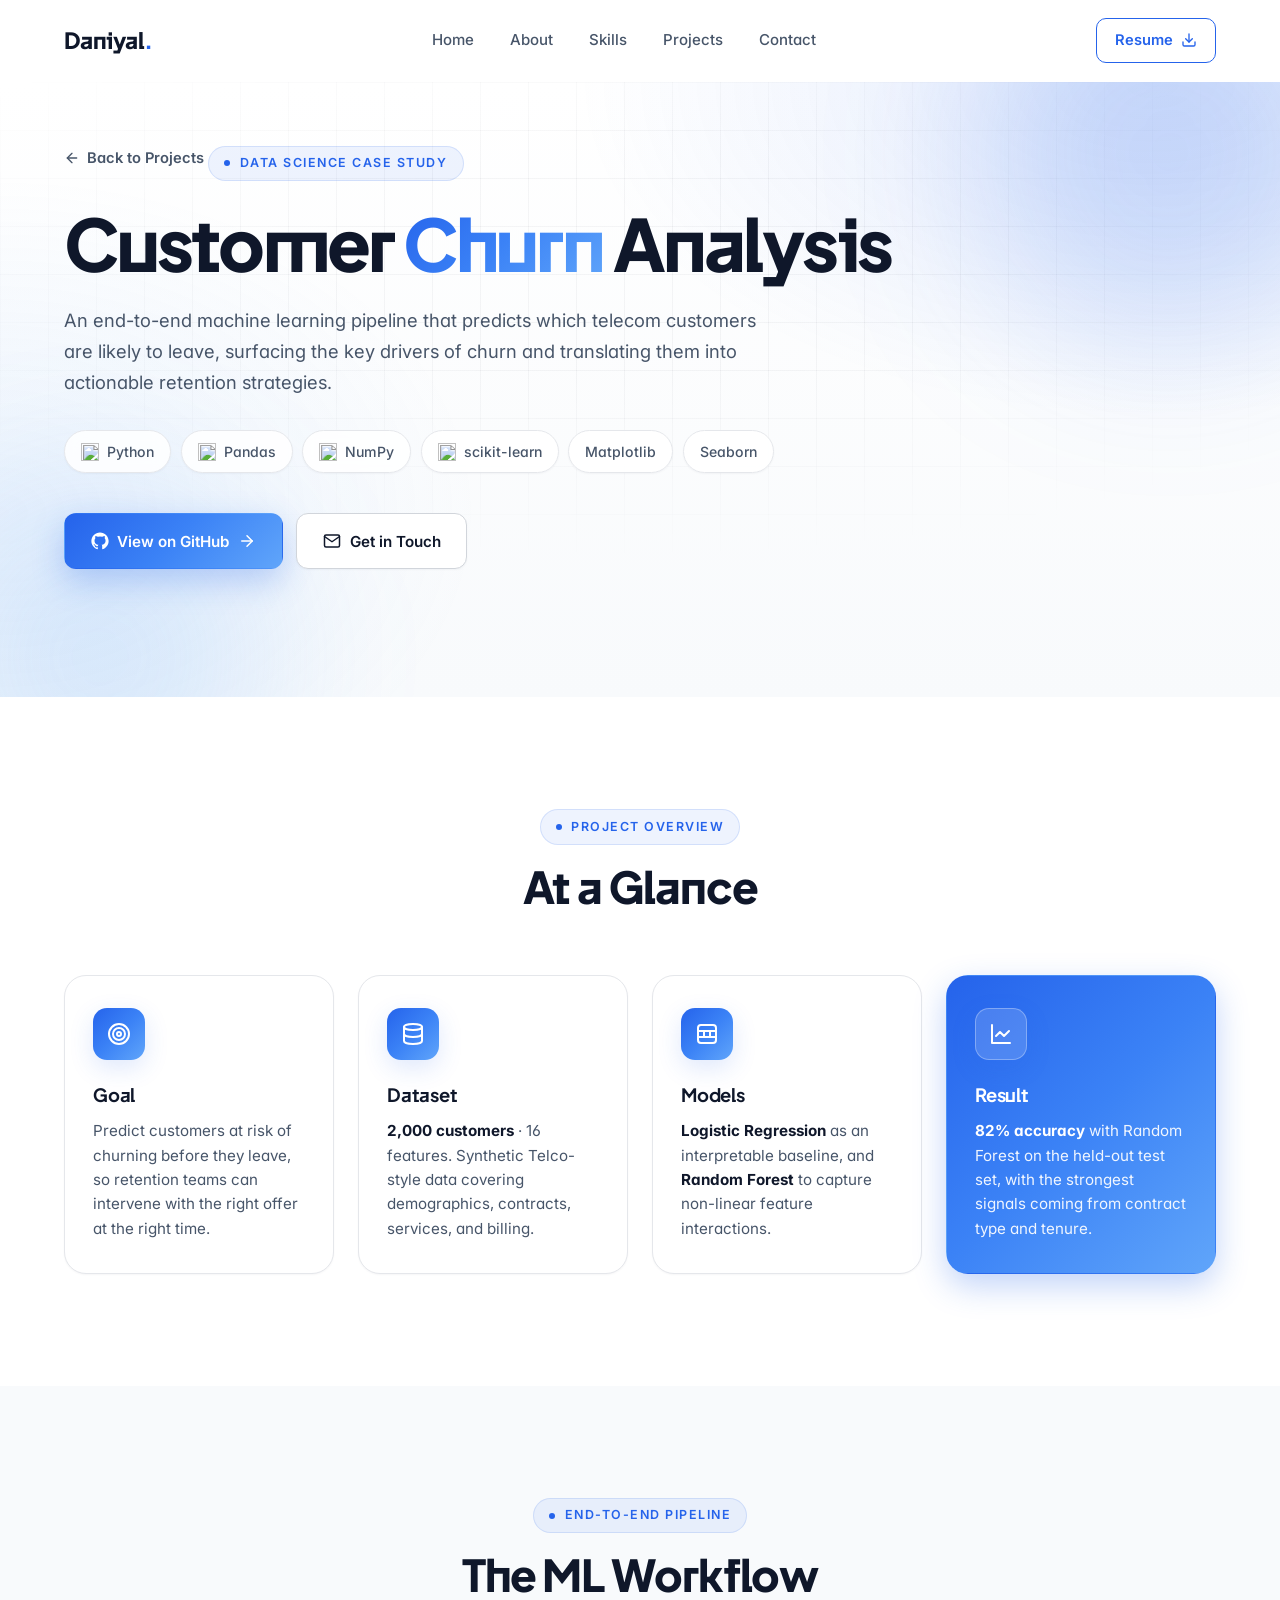
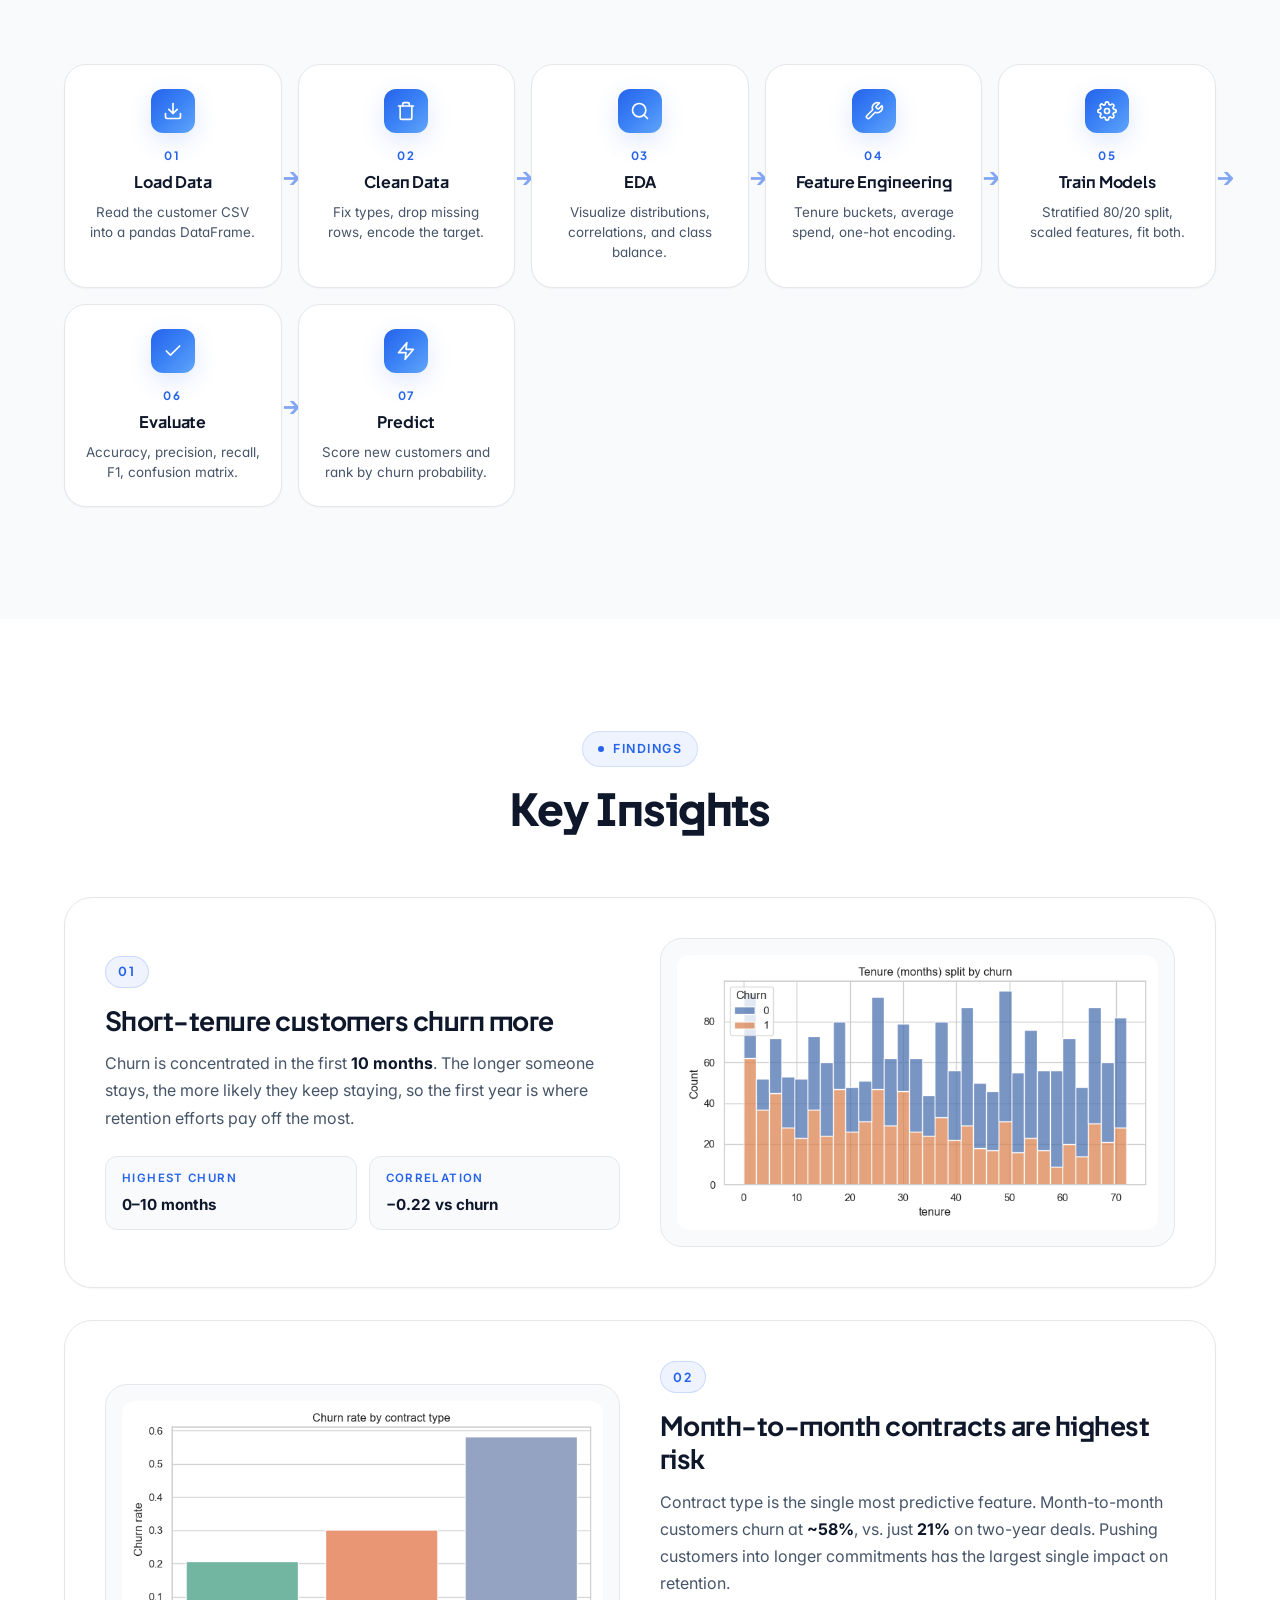
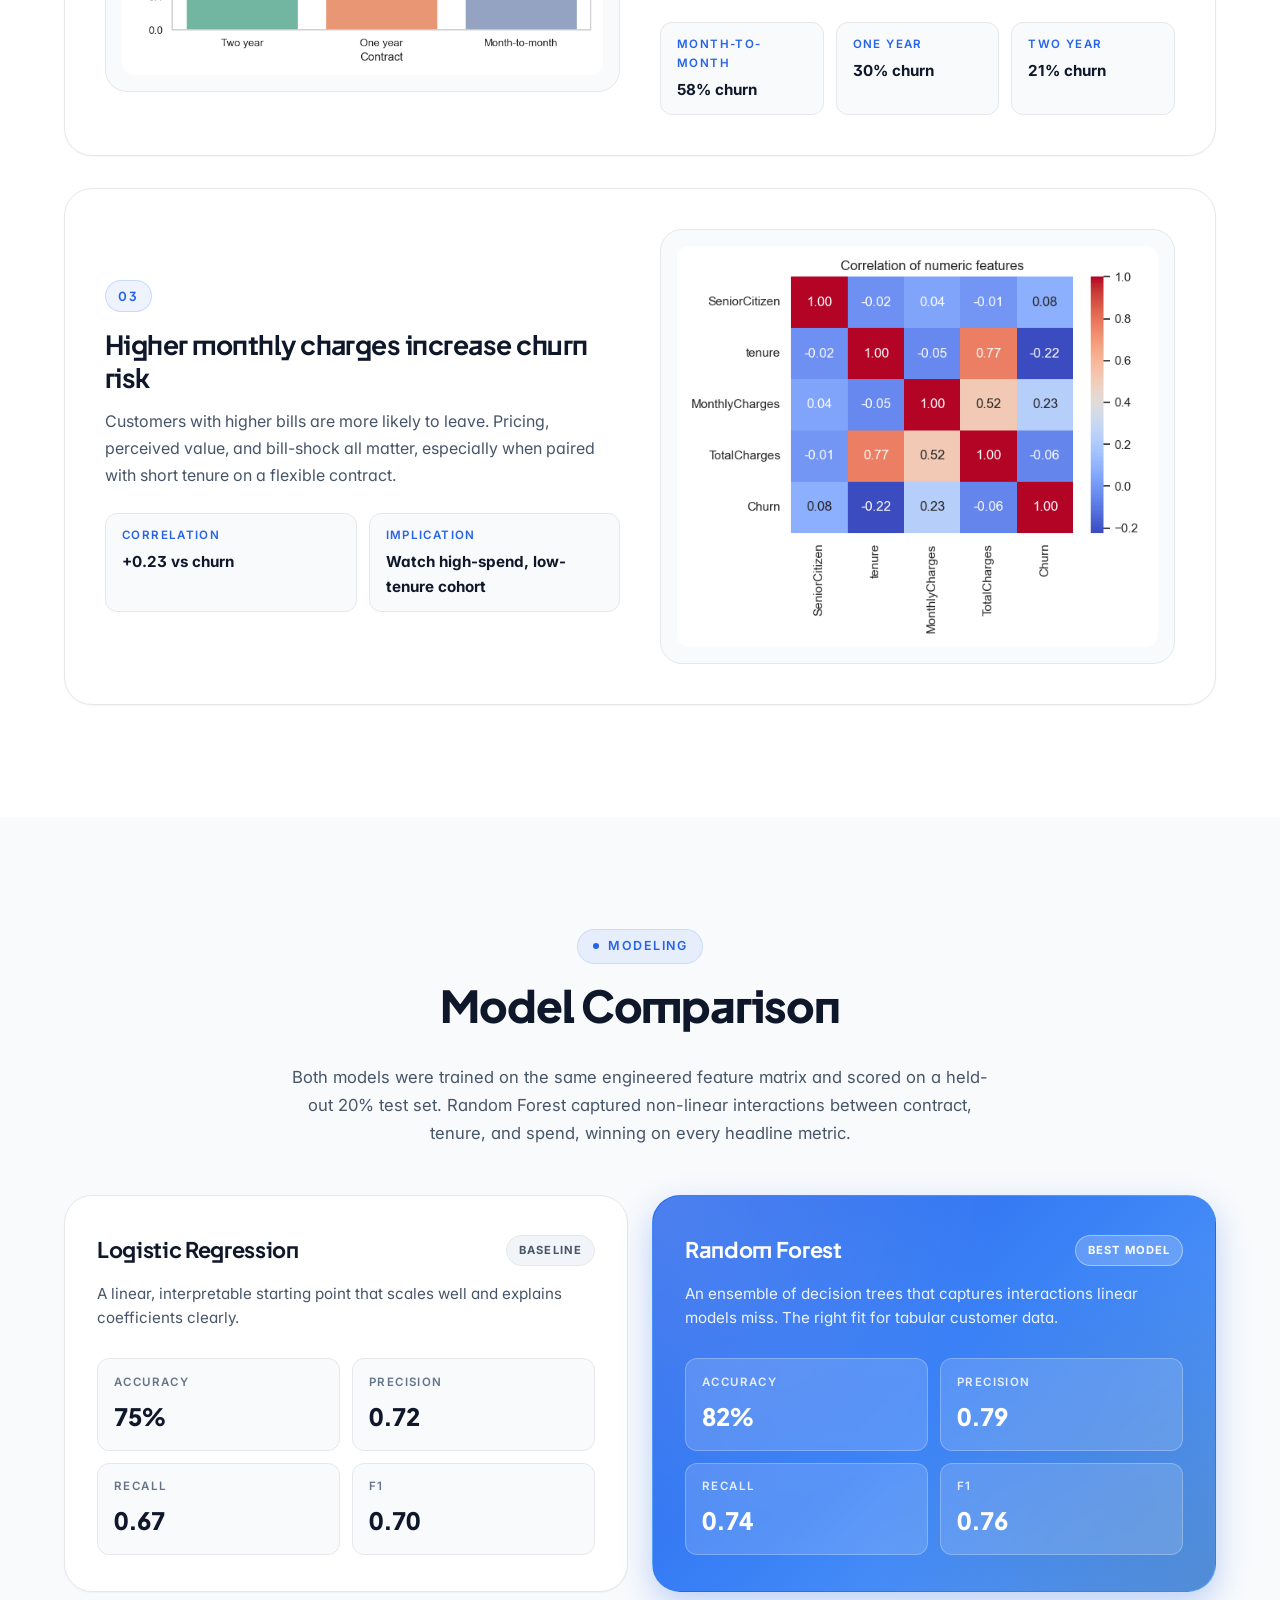
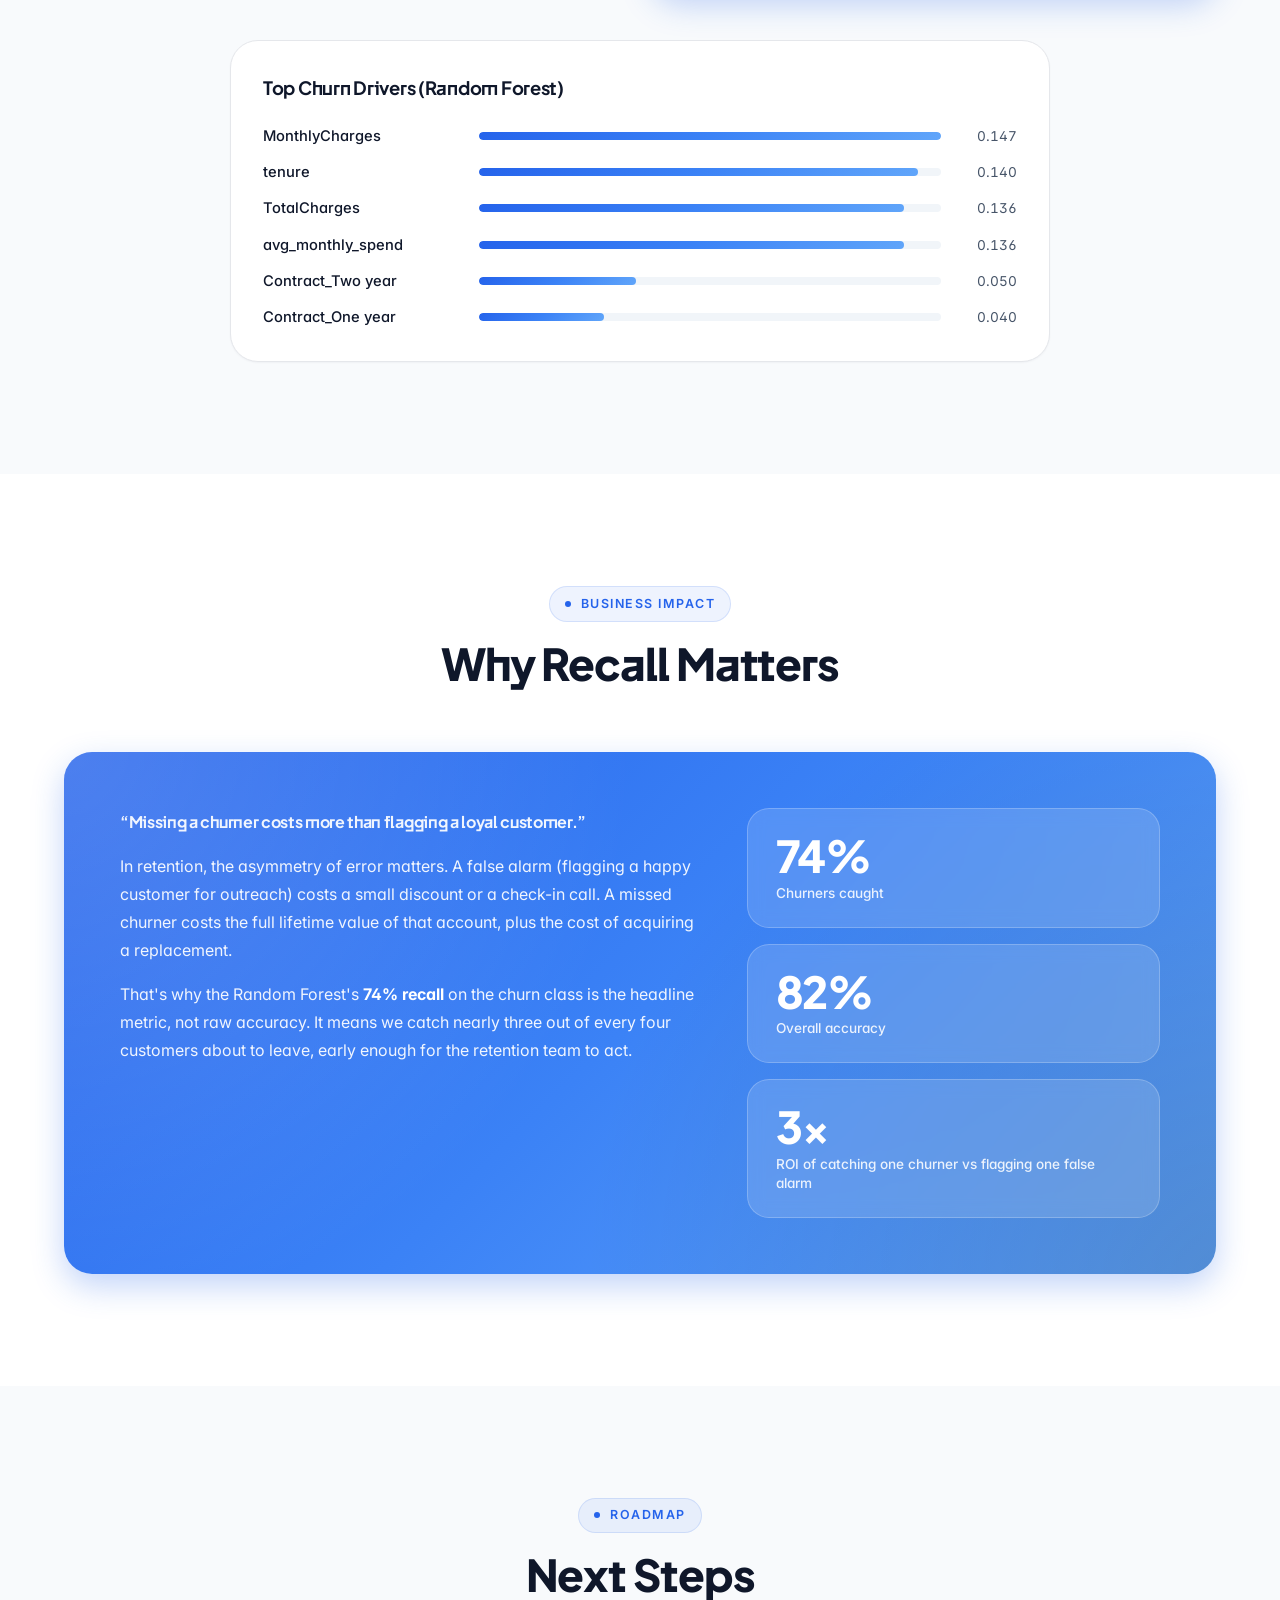
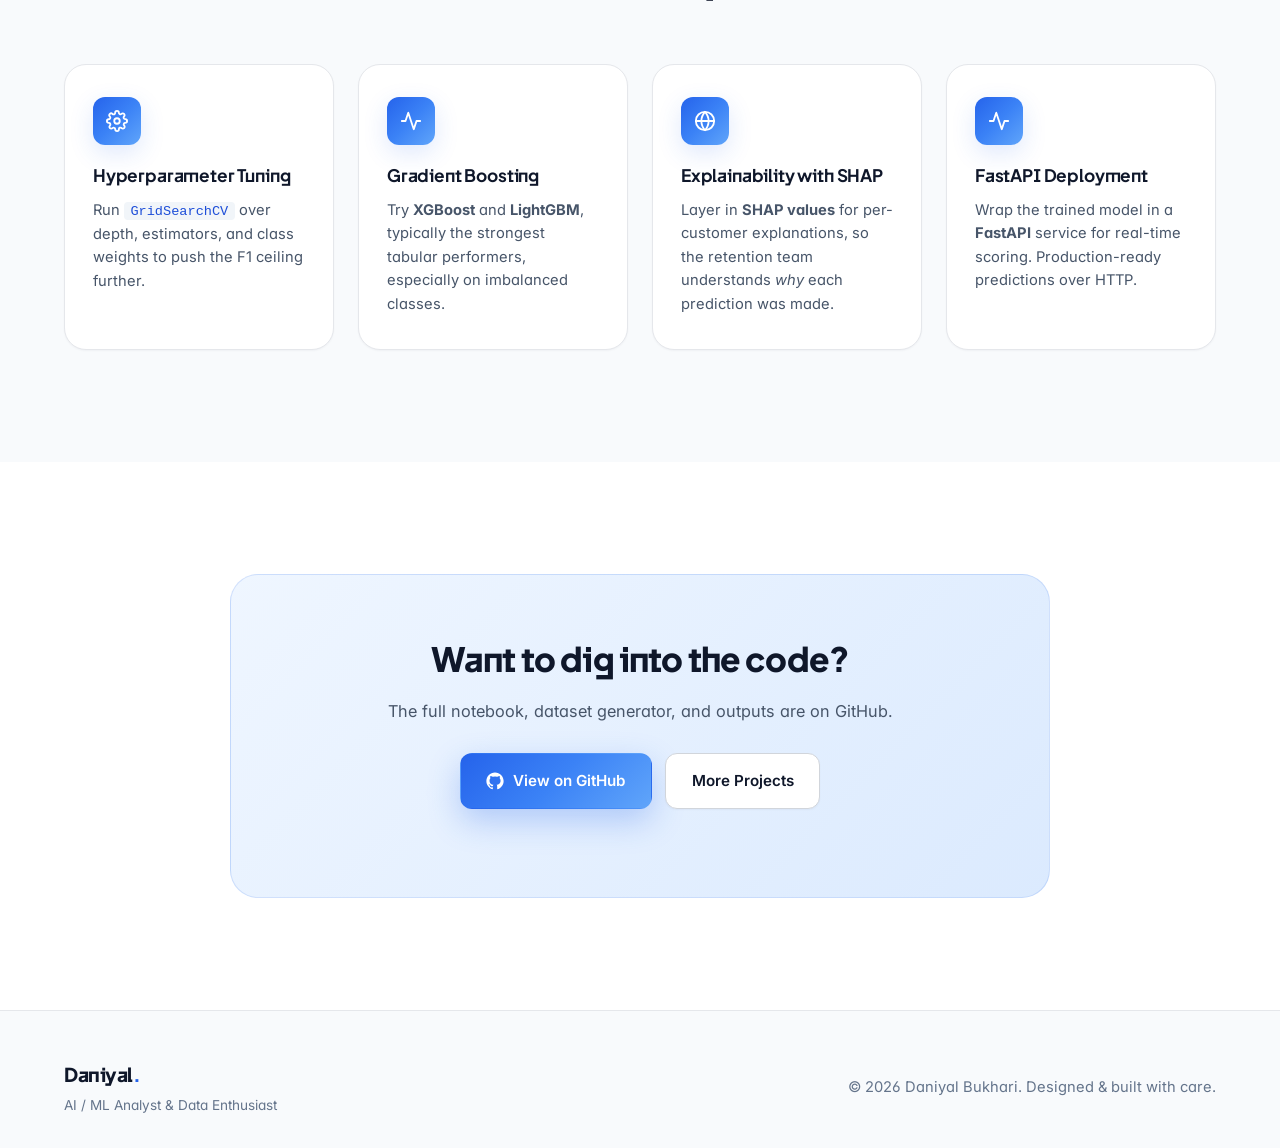
==== commit 5f8517d9: "Remove em dashes from churn analysis page copy" ====
--- a/projects/churn-analysis.html
+++ b/projects/churn-analysis.html
@@ -48,7 +48,7 @@
       </h1>
       <p class="case-hero-lede">
         An end-to-end machine learning pipeline that predicts which telecom
-        customers are likely to leave — surfacing the key drivers of churn and
+        customers are likely to leave, surfacing the key drivers of churn and
         translating them into actionable retention strategies.
       </p>
 
@@ -203,7 +203,7 @@
             <h3>Short-tenure customers churn more</h3>
             <p>
               Churn is concentrated in the first <strong>10 months</strong>.
-              The longer someone stays, the more likely they keep staying — so
+              The longer someone stays, the more likely they keep staying, so
               the first year is where retention efforts pay off the most.
             </p>
             <div class="insight-stats">
@@ -223,7 +223,7 @@
             <p>
               Contract type is the single most predictive feature.
               Month-to-month customers churn at <strong>~58%</strong>, vs. just
-              <strong>21%</strong> on two-year deals — pushing customers into
+              <strong>21%</strong> on two-year deals. Pushing customers into
               longer commitments has the largest single impact on retention.
             </p>
             <div class="insight-stats">
@@ -243,7 +243,7 @@
             <h3>Higher monthly charges increase churn risk</h3>
             <p>
               Customers with higher bills are more likely to leave. Pricing,
-              perceived value, and bill-shock all matter — especially when paired
+              perceived value, and bill-shock all matter, especially when paired
               with short tenure on a flexible contract.
             </p>
             <div class="insight-stats">
@@ -267,7 +267,7 @@
       <p class="section-lede">
         Both models were trained on the same engineered feature matrix and
         scored on a held-out 20% test set. Random Forest captured non-linear
-        interactions between contract, tenure, and spend — winning on every
+        interactions between contract, tenure, and spend, winning on every
         headline metric.
       </p>
 
@@ -291,7 +291,7 @@
             <h3>Random Forest</h3>
             <span class="model-tag best">Best Model</span>
           </div>
-          <p class="model-desc">An ensemble of decision trees that captures interactions linear models miss — the right fit for tabular customer data.</p>
+          <p class="model-desc">An ensemble of decision trees that captures interactions linear models miss. The right fit for tabular customer data.</p>
           <div class="model-metric-grid">
             <div><span>Accuracy</span><strong>82%</strong></div>
             <div><span>Precision</span><strong>0.79</strong></div>
@@ -327,15 +327,15 @@
             “Missing a churner costs more than flagging a loyal customer.”
           </p>
           <p>
-            In retention, the asymmetry of error matters. A false alarm — flagging
-            a happy customer for outreach — costs a small discount or a
-            check-in call. A missed churner costs the full lifetime value of
+            In retention, the asymmetry of error matters. A false alarm
+            (flagging a happy customer for outreach) costs a small discount or
+            a check-in call. A missed churner costs the full lifetime value of
             that account, plus the cost of acquiring a replacement.
           </p>
           <p>
             That's why the Random Forest's <strong>74% recall</strong> on the
             churn class is the headline metric, not raw accuracy. It means we
-            catch nearly three out of every four customers about to leave —
+            catch nearly three out of every four customers about to leave,
             early enough for the retention team to act.
           </p>
         </div>
@@ -378,7 +378,7 @@
             <svg viewBox="0 0 24 24" fill="none" stroke="currentColor" stroke-width="2" stroke-linecap="round" stroke-linejoin="round"><polyline points="22 12 18 12 15 21 9 3 6 12 2 12"></polyline></svg>
           </div>
           <h3>Gradient Boosting</h3>
-          <p>Try <strong>XGBoost</strong> and <strong>LightGBM</strong> — typically the strongest tabular performers, especially on imbalanced classes.</p>
+          <p>Try <strong>XGBoost</strong> and <strong>LightGBM</strong>, typically the strongest tabular performers, especially on imbalanced classes.</p>
         </article>
 
         <article class="next-card reveal">
@@ -386,7 +386,7 @@
             <svg viewBox="0 0 24 24" fill="none" stroke="currentColor" stroke-width="2" stroke-linecap="round" stroke-linejoin="round"><circle cx="12" cy="12" r="10"></circle><line x1="2" y1="12" x2="22" y2="12"></line><path d="M12 2a15.3 15.3 0 0 1 4 10 15.3 15.3 0 0 1-4 10 15.3 15.3 0 0 1-4-10 15.3 15.3 0 0 1 4-10z"></path></svg>
           </div>
           <h3>Explainability with SHAP</h3>
-          <p>Layer in <strong>SHAP values</strong> for per-customer explanations — so the retention team understands <em>why</em> each prediction was made.</p>
+          <p>Layer in <strong>SHAP values</strong> for per-customer explanations, so the retention team understands <em>why</em> each prediction was made.</p>
         </article>
 
         <article class="next-card reveal">
@@ -394,7 +394,7 @@
             <svg viewBox="0 0 24 24" fill="none" stroke="currentColor" stroke-width="2" stroke-linecap="round" stroke-linejoin="round"><path d="M22 12h-4l-3 9L9 3l-3 9H2"></path></svg>
           </div>
           <h3>FastAPI Deployment</h3>
-          <p>Wrap the trained model in a <strong>FastAPI</strong> service for real-time scoring — production-ready predictions over HTTP.</p>
+          <p>Wrap the trained model in a <strong>FastAPI</strong> service for real-time scoring. Production-ready predictions over HTTP.</p>
         </article>
       </div>
     </div>
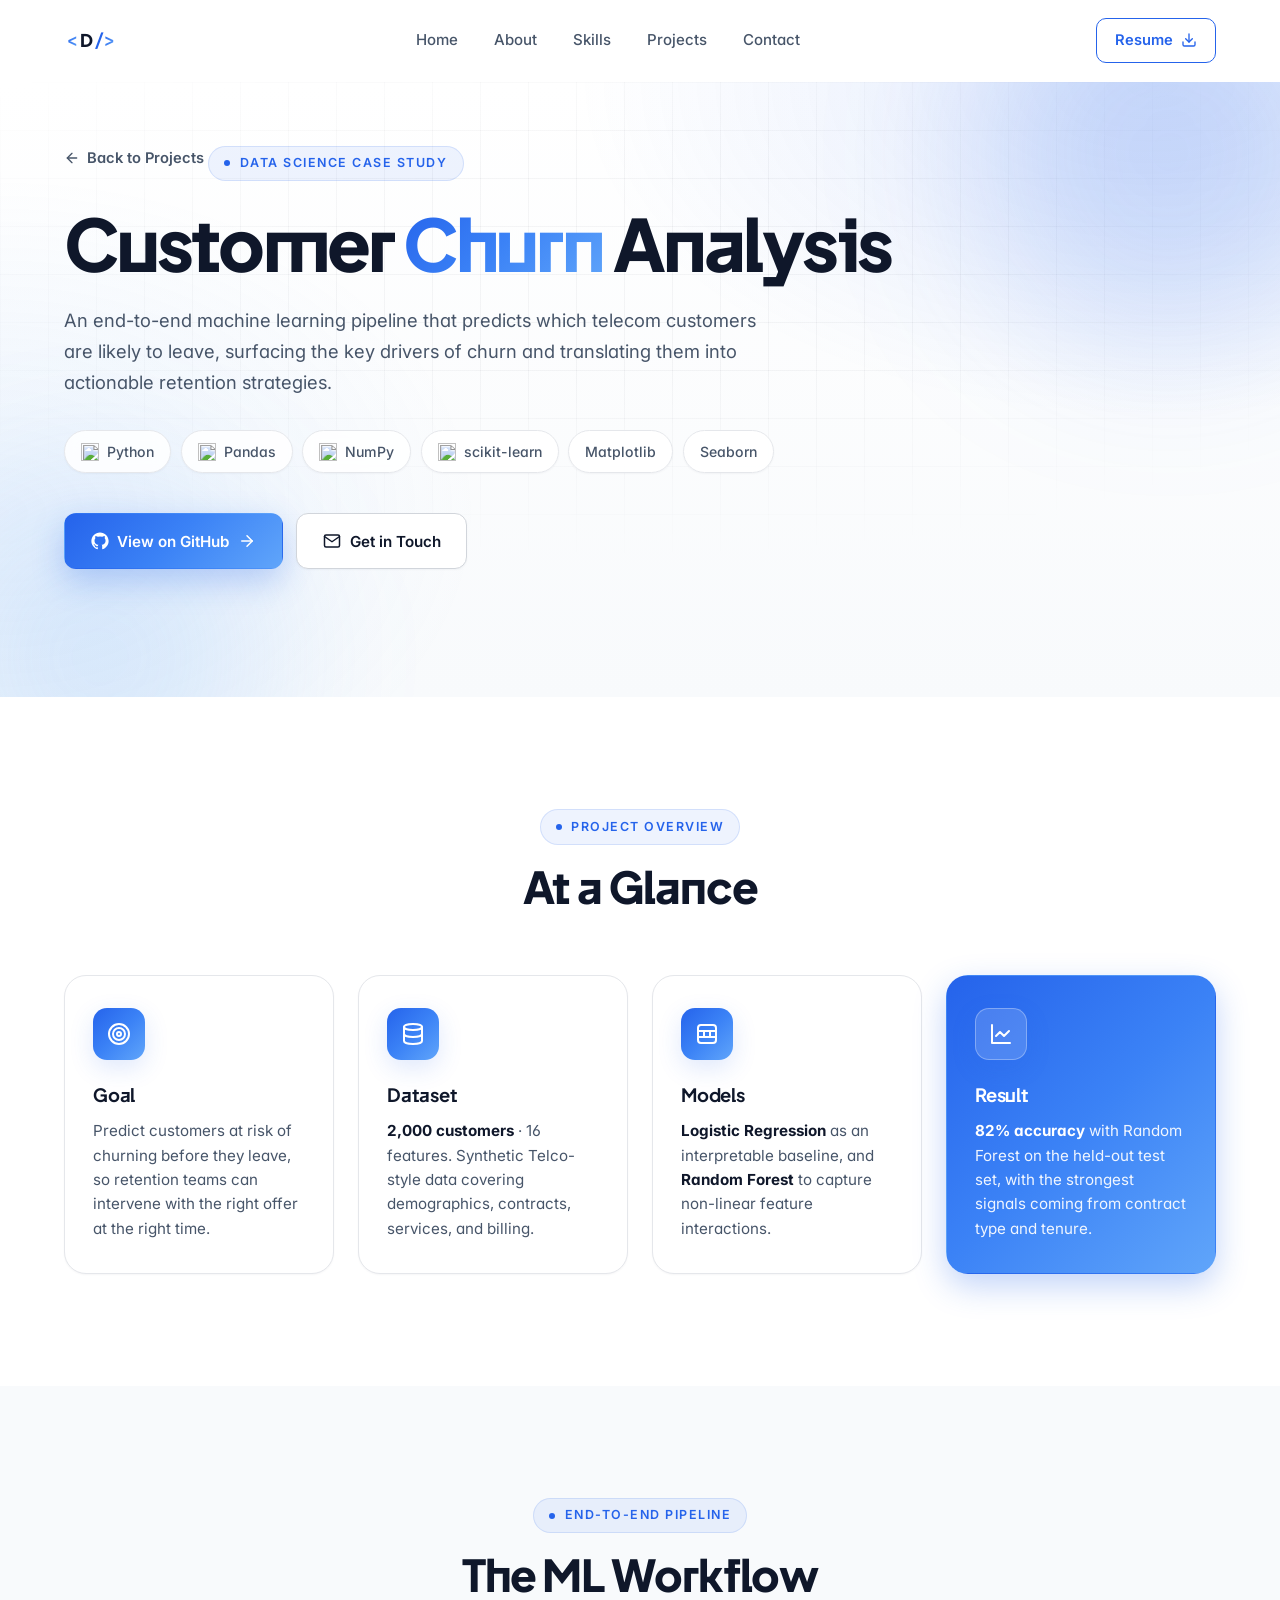
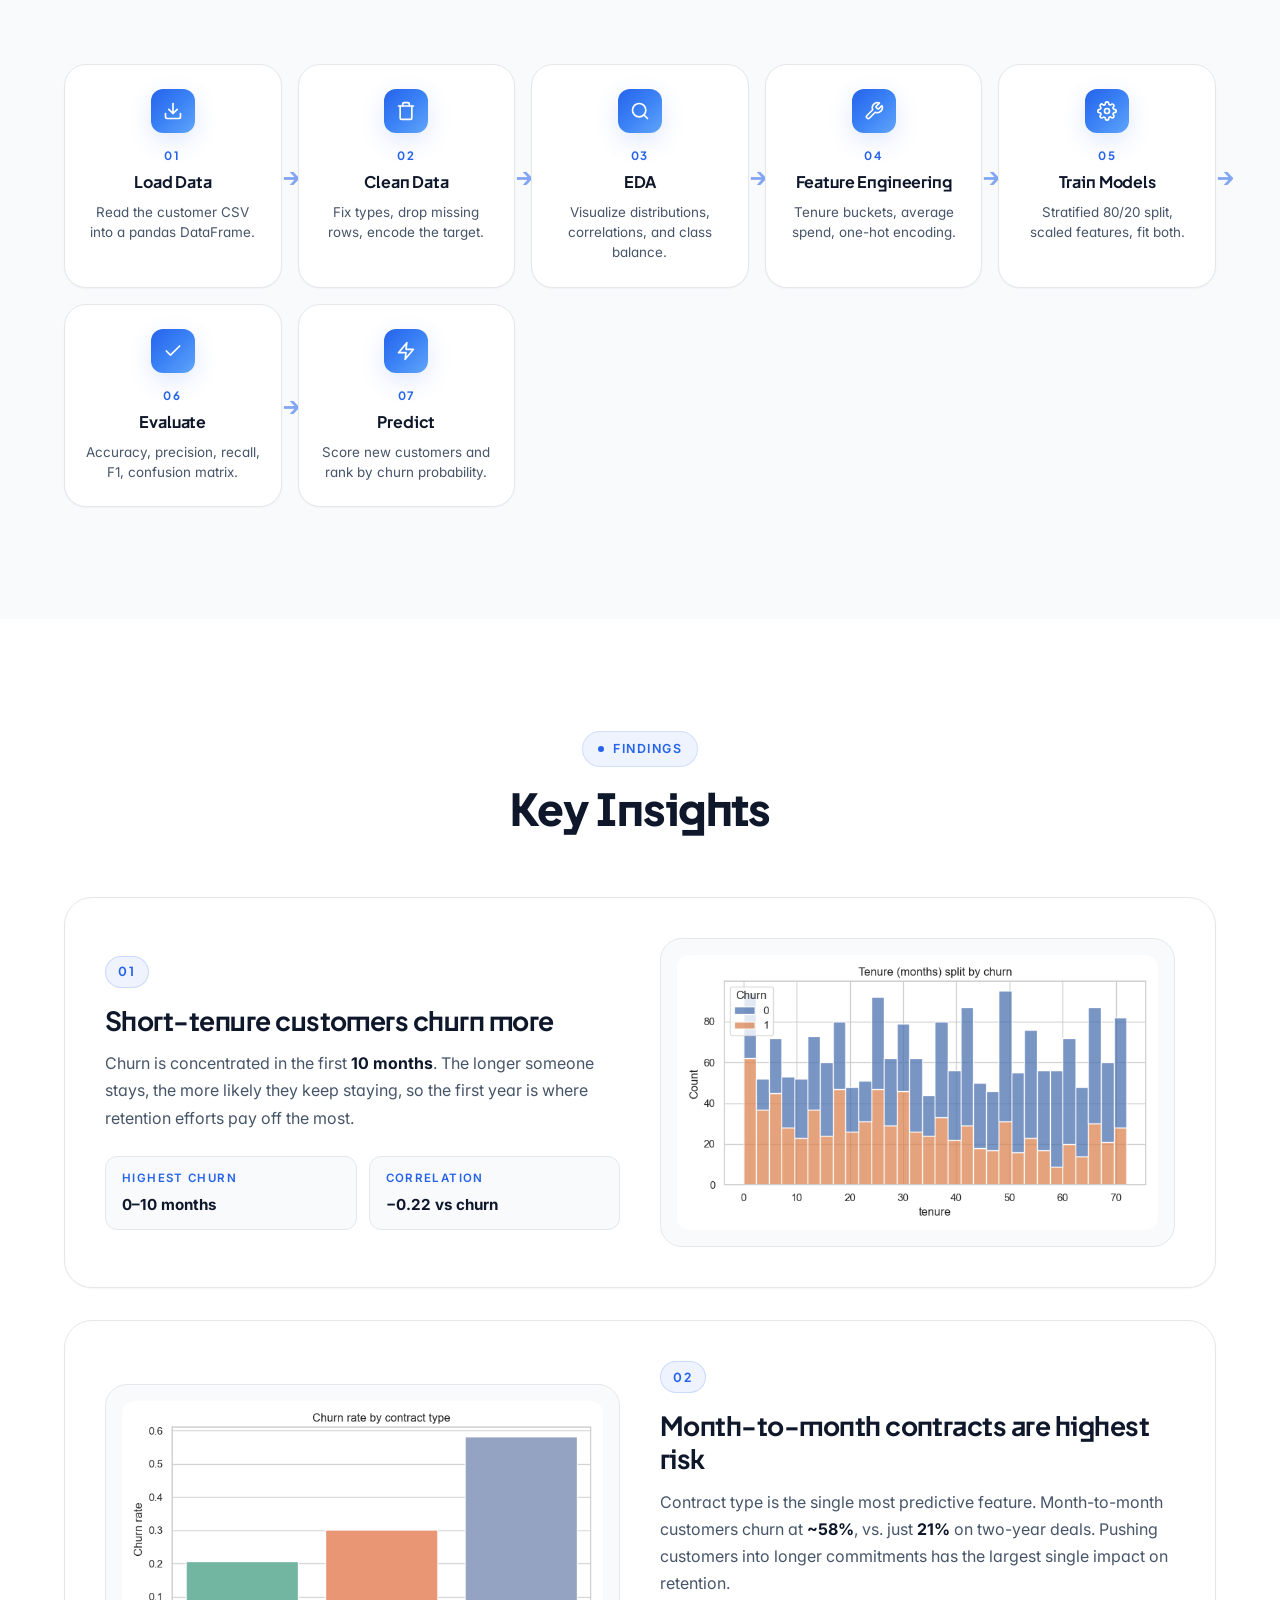
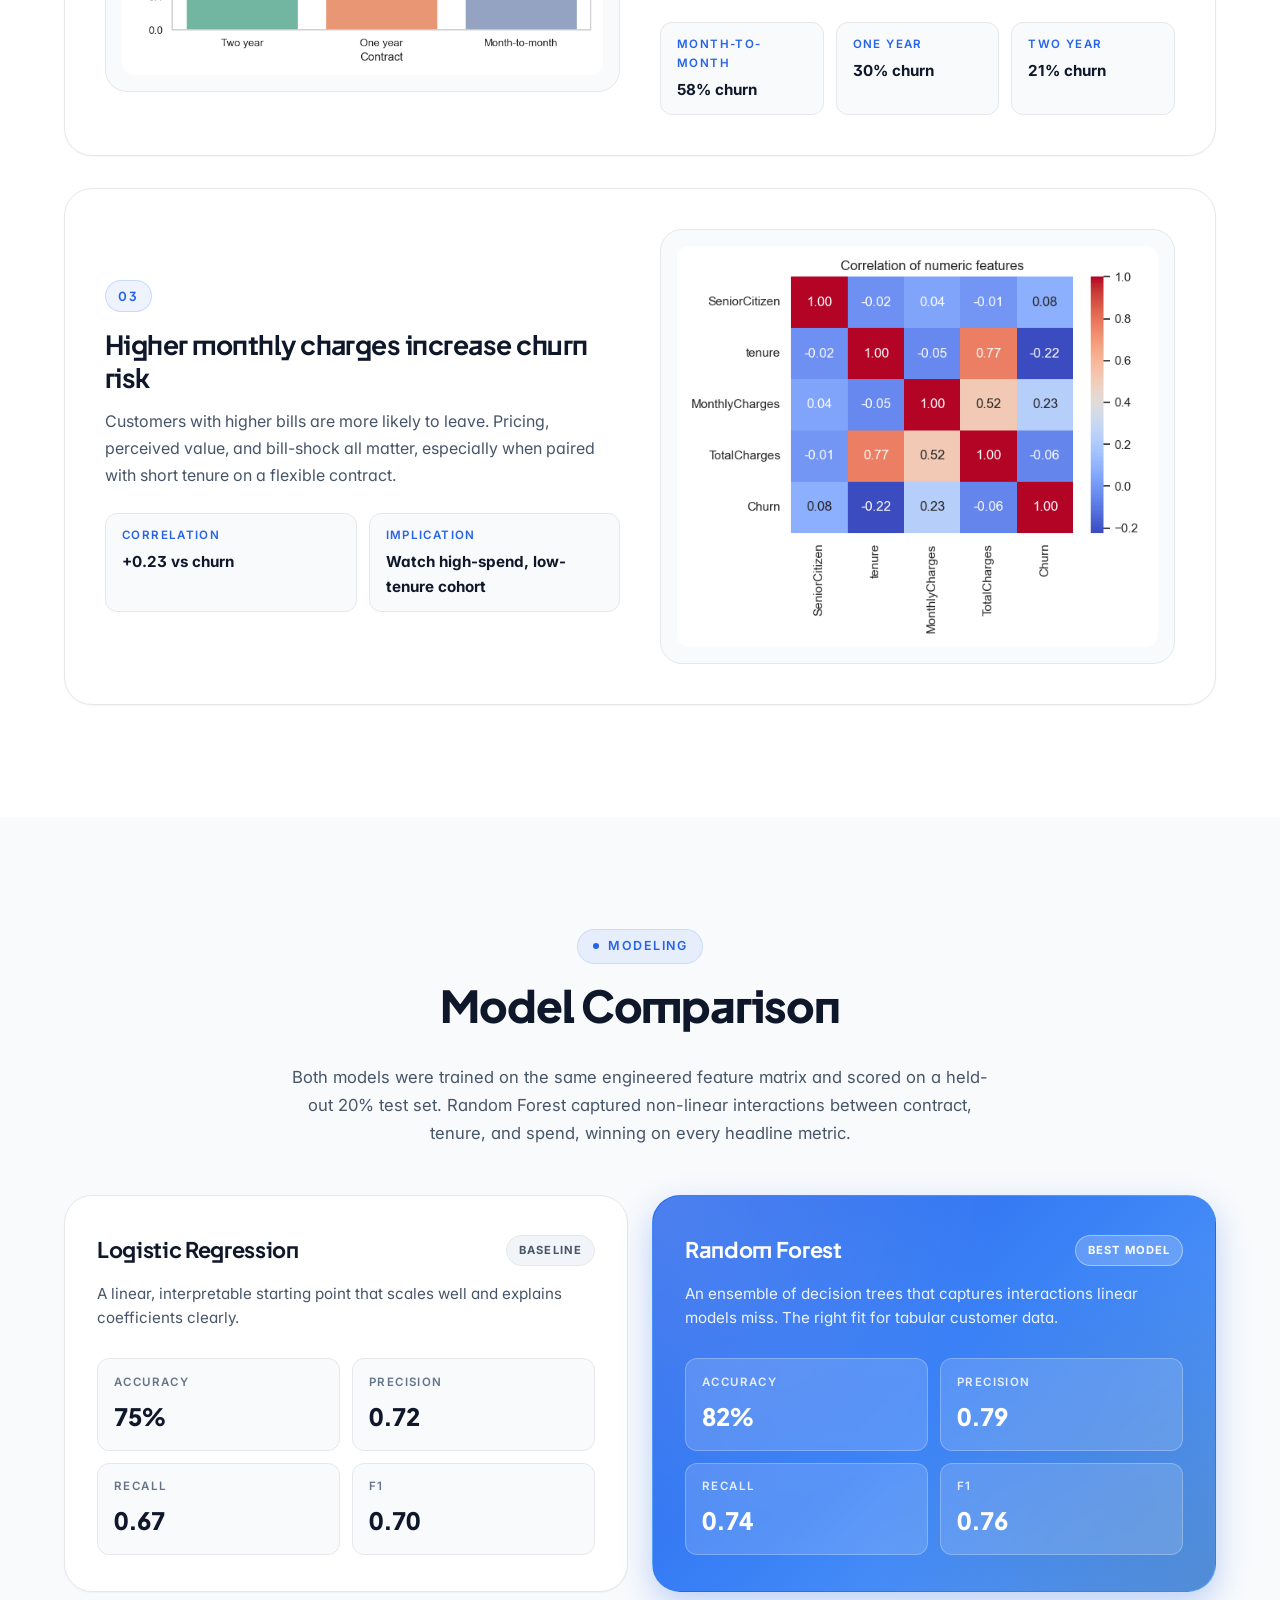
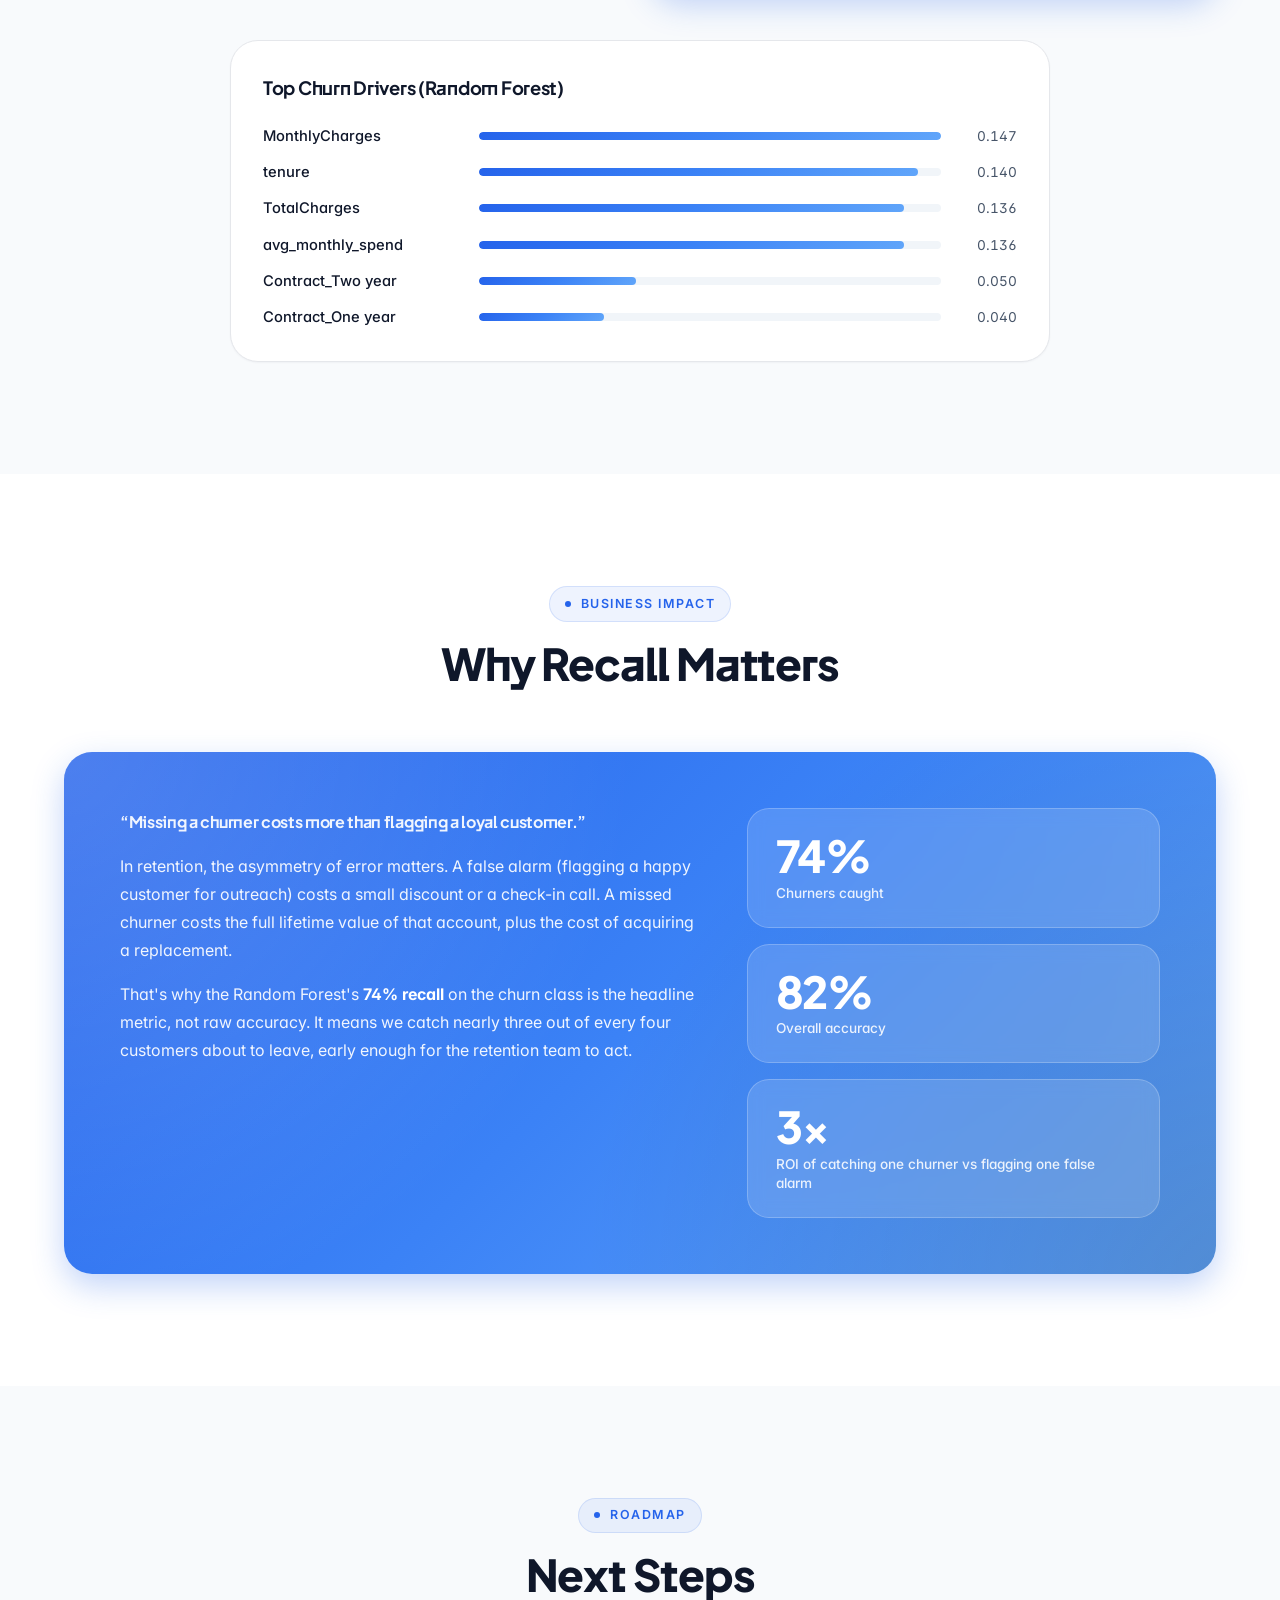
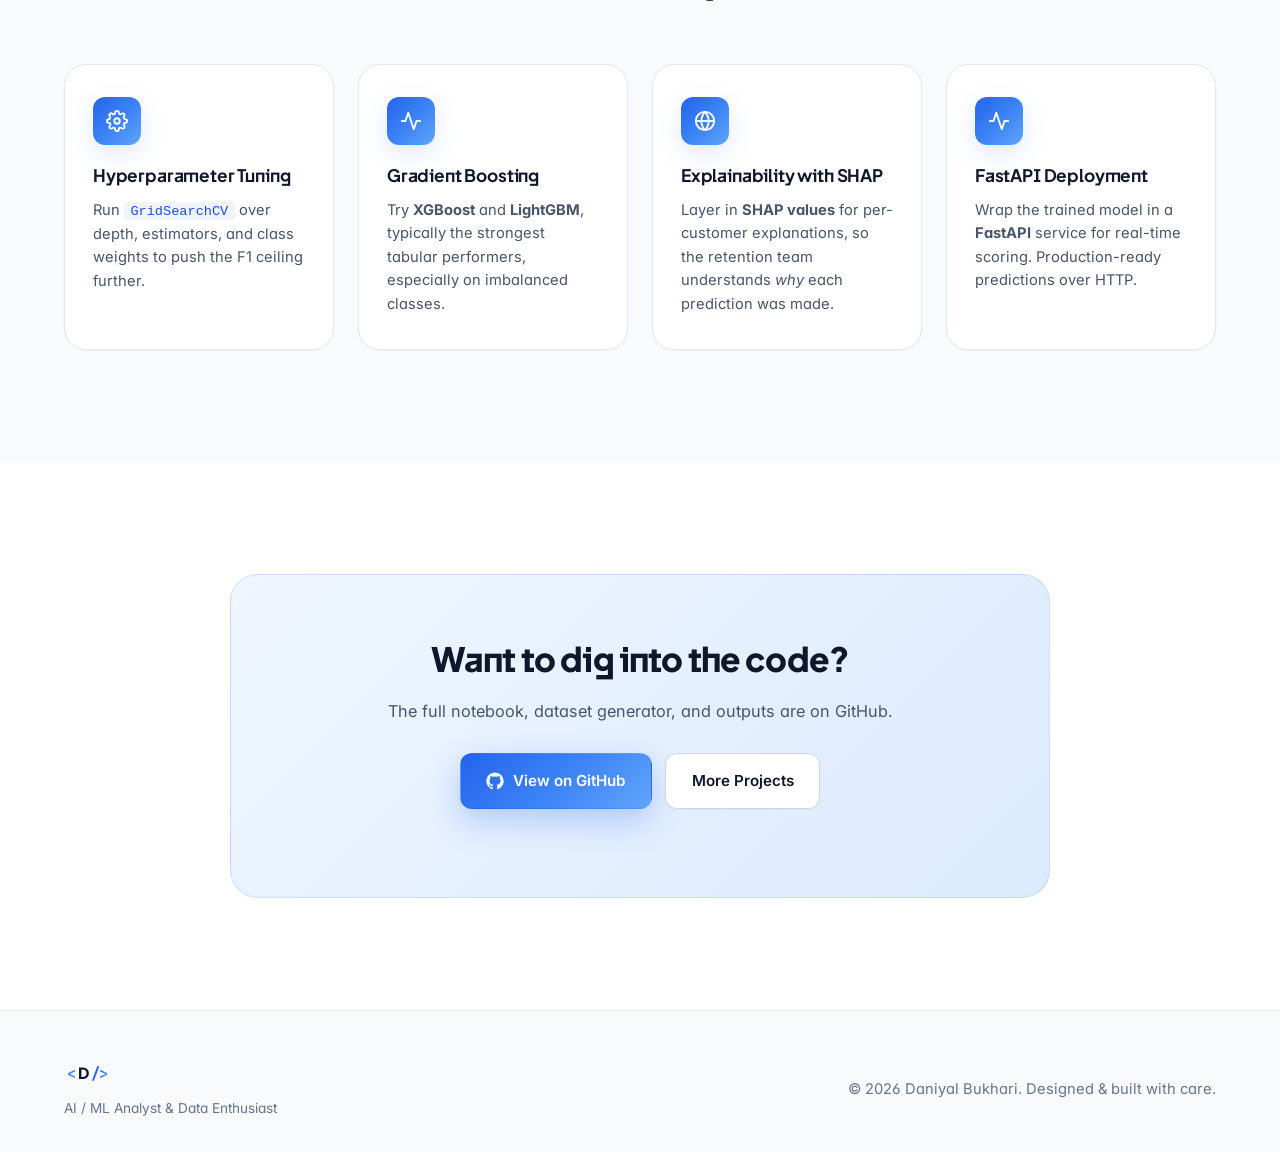
==== commit 9774c263: "Replace 'Daniyal.' text logo with <D/> developer mark Inline SVG logo in navbar and footer of both i" ====
--- a/projects/churn-analysis.html
+++ b/projects/churn-analysis.html
@@ -7,14 +7,27 @@
   <meta name="description" content="A data science case study predicting customer churn for a telecom dataset. End-to-end ML pipeline with EDA, feature engineering, model comparison, and business impact analysis." />
   <link rel="preconnect" href="https://fonts.googleapis.com" />
   <link rel="preconnect" href="https://fonts.gstatic.com" crossorigin />
-  <link href="https://fonts.googleapis.com/css2?family=Inter:wght@400;500;600;700;800&family=Plus+Jakarta+Sans:wght@600;700;800&display=swap" rel="stylesheet" />
+  <link href="https://fonts.googleapis.com/css2?family=Inter:wght@400;500;600;700;800&family=JetBrains+Mono:wght@600;700&family=Plus+Jakarta+Sans:wght@600;700;800&display=swap" rel="stylesheet" />
   <link rel="stylesheet" href="../style.css" />
 </head>
 <body>
 
   <nav class="navbar">
     <div class="nav-container">
-      <a href="../index.html#home" class="logo">Daniyal<span>.</span></a>
+      <a href="../index.html#home" class="logo" aria-label="Daniyal Bukhari home">
+        <svg class="logo-mark" viewBox="0 0 70 40" xmlns="http://www.w3.org/2000/svg" role="img" aria-hidden="true">
+          <defs>
+            <linearGradient id="logoGrad" x1="0" y1="0" x2="1" y2="1">
+              <stop offset="0%" stop-color="#2563eb"/>
+              <stop offset="100%" stop-color="#60a5fa"/>
+            </linearGradient>
+          </defs>
+          <text x="4" y="29" font-family="'JetBrains Mono',ui-monospace,monospace" font-size="22" font-weight="700" fill="url(#logoGrad)">&lt;</text>
+          <text x="20" y="29" font-family="'Plus Jakarta Sans','Inter',sans-serif" font-size="22" font-weight="800" fill="#0f172a">D</text>
+          <text x="38" y="29" font-family="'JetBrains Mono',ui-monospace,monospace" font-size="22" font-weight="700" fill="#2563eb">/</text>
+          <text x="50" y="29" font-family="'JetBrains Mono',ui-monospace,monospace" font-size="22" font-weight="700" fill="url(#logoGrad)">&gt;</text>
+        </svg>
+      </a>
       <button class="menu-toggle" aria-label="Toggle menu">&#9776;</button>
       <ul class="nav-links">
         <li><a href="../index.html#home">Home</a></li>
@@ -418,7 +431,20 @@
   <footer class="footer">
     <div class="container footer-inner">
       <div class="footer-brand">
-        <a href="../index.html#home" class="logo">Daniyal<span>.</span></a>
+        <a href="../index.html#home" class="logo" aria-label="Daniyal Bukhari home">
+        <svg class="logo-mark" viewBox="0 0 70 40" xmlns="http://www.w3.org/2000/svg" role="img" aria-hidden="true">
+          <defs>
+            <linearGradient id="logoGrad" x1="0" y1="0" x2="1" y2="1">
+              <stop offset="0%" stop-color="#2563eb"/>
+              <stop offset="100%" stop-color="#60a5fa"/>
+            </linearGradient>
+          </defs>
+          <text x="4" y="29" font-family="'JetBrains Mono',ui-monospace,monospace" font-size="22" font-weight="700" fill="url(#logoGrad)">&lt;</text>
+          <text x="20" y="29" font-family="'Plus Jakarta Sans','Inter',sans-serif" font-size="22" font-weight="800" fill="#0f172a">D</text>
+          <text x="38" y="29" font-family="'JetBrains Mono',ui-monospace,monospace" font-size="22" font-weight="700" fill="#2563eb">/</text>
+          <text x="50" y="29" font-family="'JetBrains Mono',ui-monospace,monospace" font-size="22" font-weight="700" fill="url(#logoGrad)">&gt;</text>
+        </svg>
+      </a>
         <p>AI / ML Analyst &amp; Data Enthusiast</p>
       </div>
       <p class="footer-copy">&copy; <span id="year"></span> Daniyal Bukhari. Designed &amp; built with care.</p>
--- a/style.css
+++ b/style.css
@@ -169,6 +169,8 @@
 }
 
 .logo {
+  display: inline-flex;
+  align-items: center;
   font-family: var(--font-display);
   font-size: 1.4rem;
   font-weight: 800;
@@ -177,6 +179,24 @@
 }
 
 .logo span { color: var(--brand-1); }
+
+.logo-mark {
+  display: block;
+  height: 32px;
+  width: auto;
+  transition: transform var(--t-fast), filter var(--t);
+}
+
+.logo:hover .logo-mark {
+  transform: translateY(-1px) scale(1.04);
+  filter: drop-shadow(0 4px 10px rgba(37, 99, 235, 0.25));
+}
+
+.footer-brand .logo-mark { height: 28px; }
+
+@media (max-width: 720px) {
+  .logo-mark { height: 28px; }
+}
 
 .nav-links {
   display: flex;
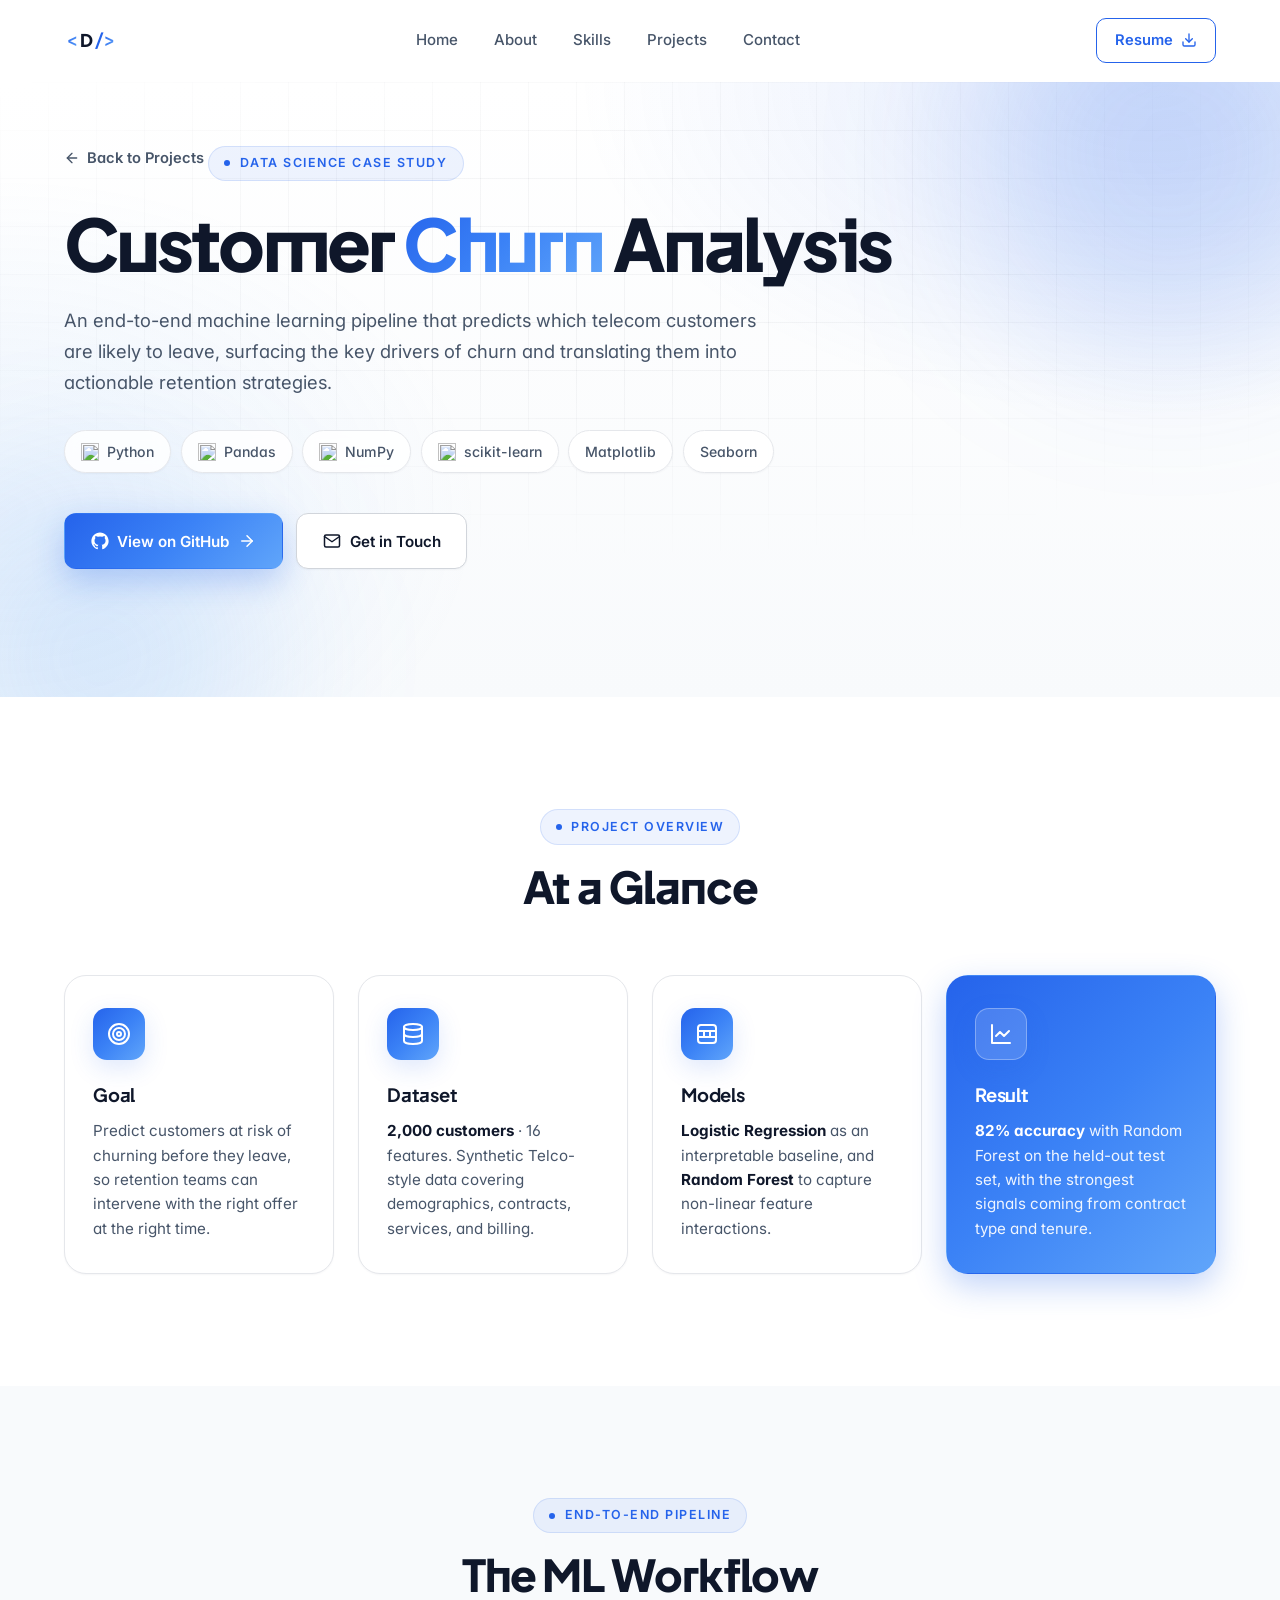
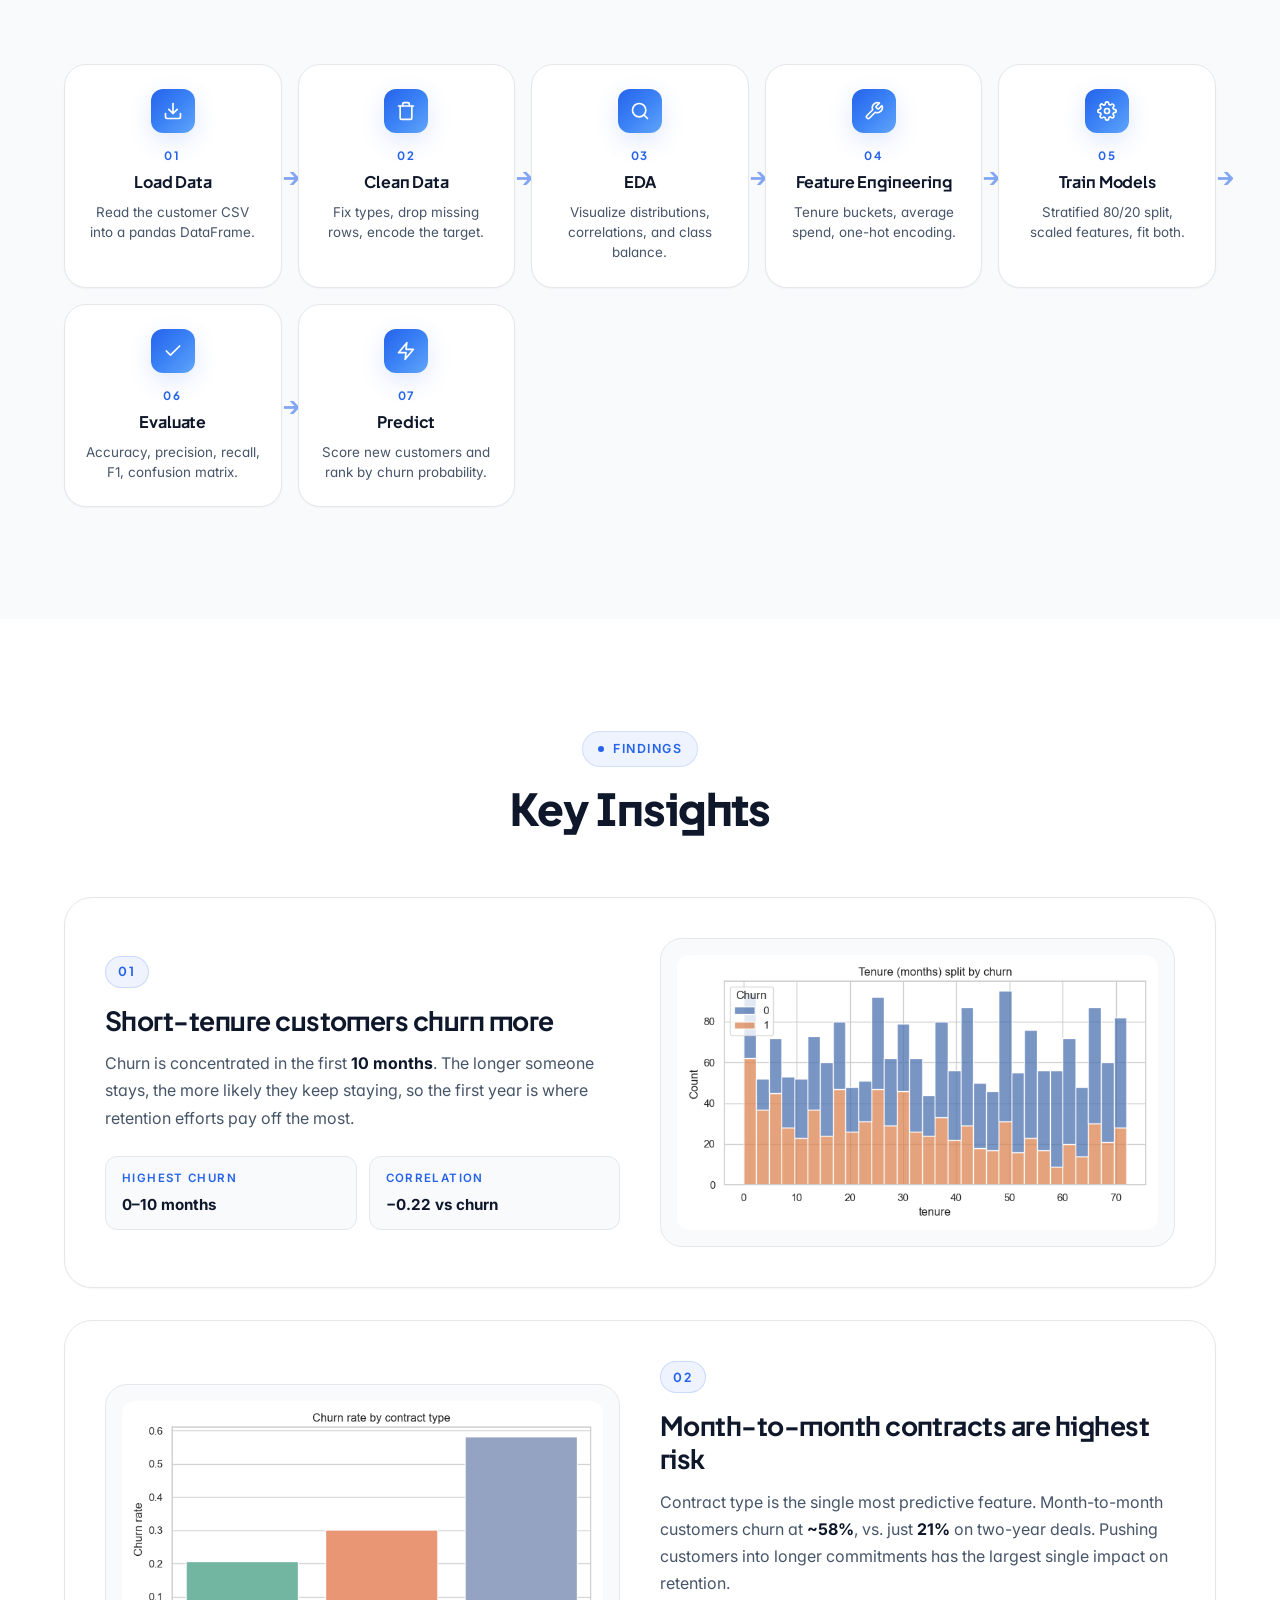
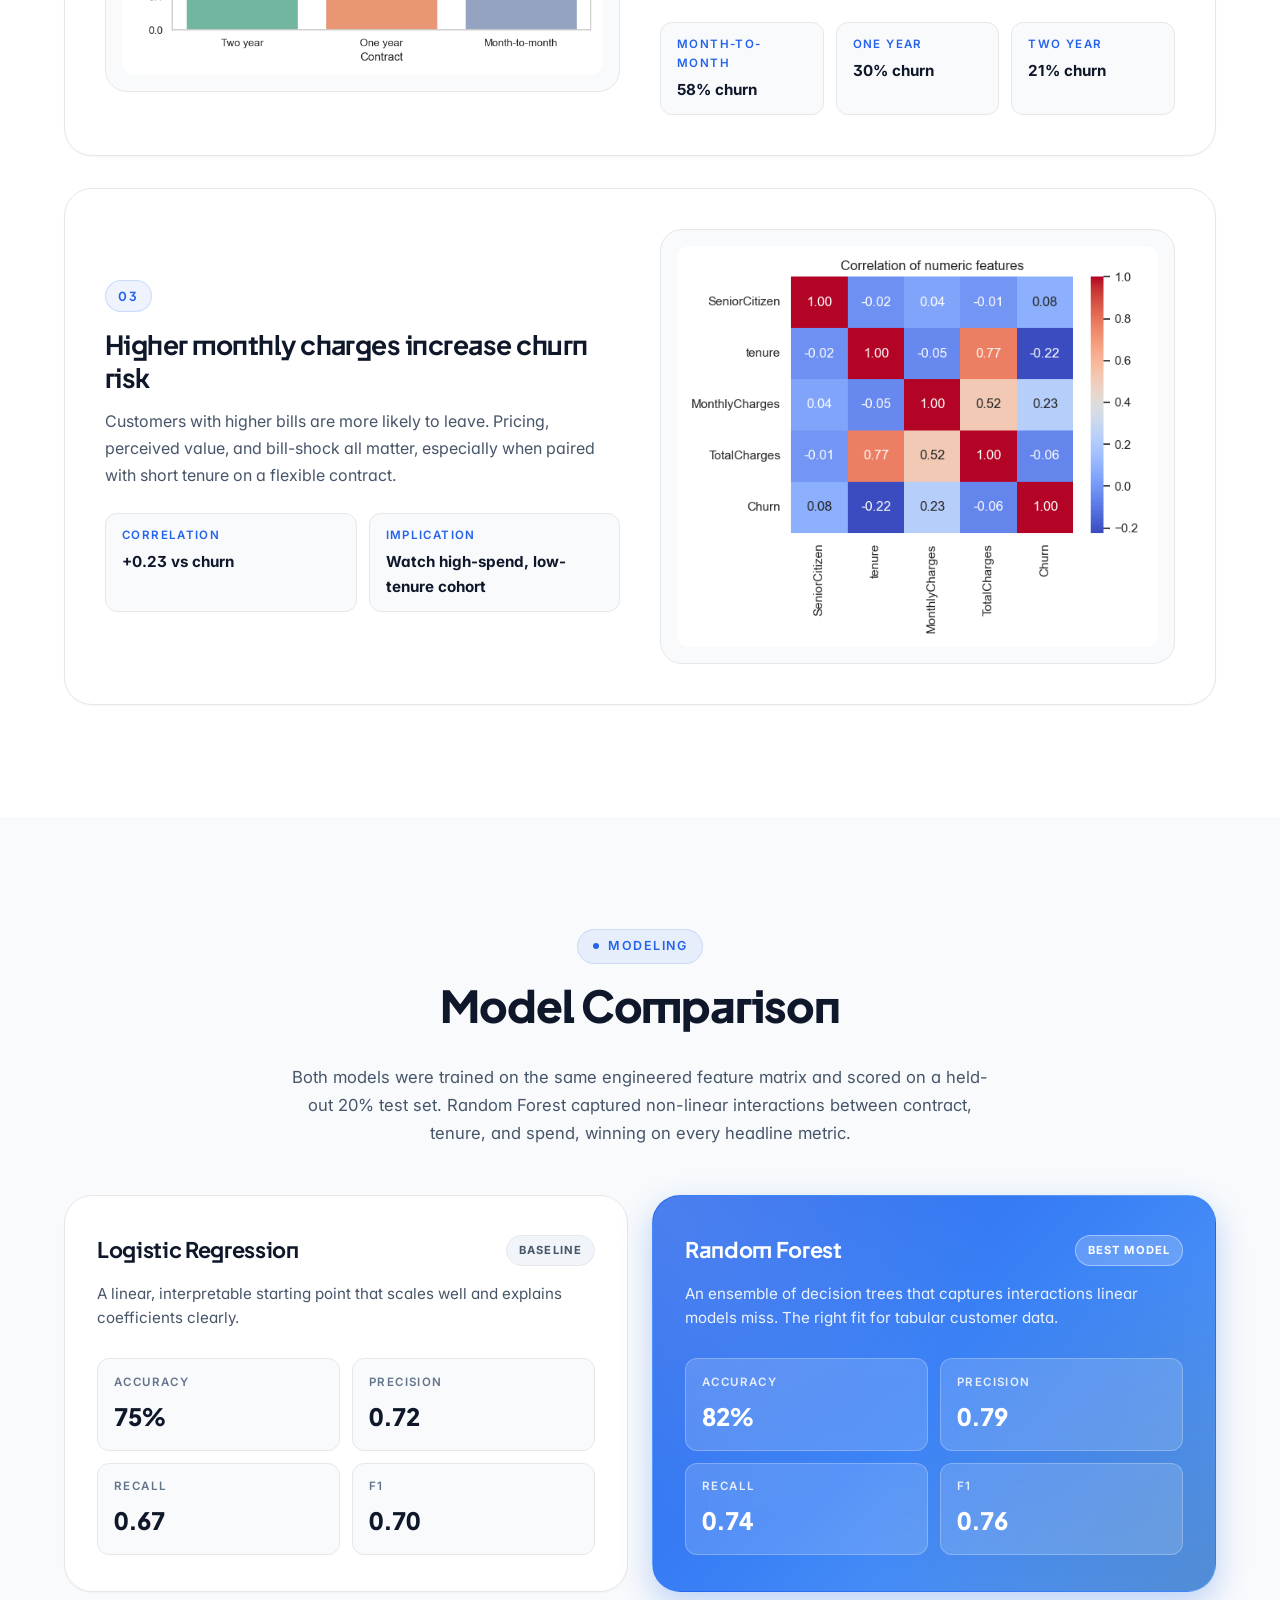
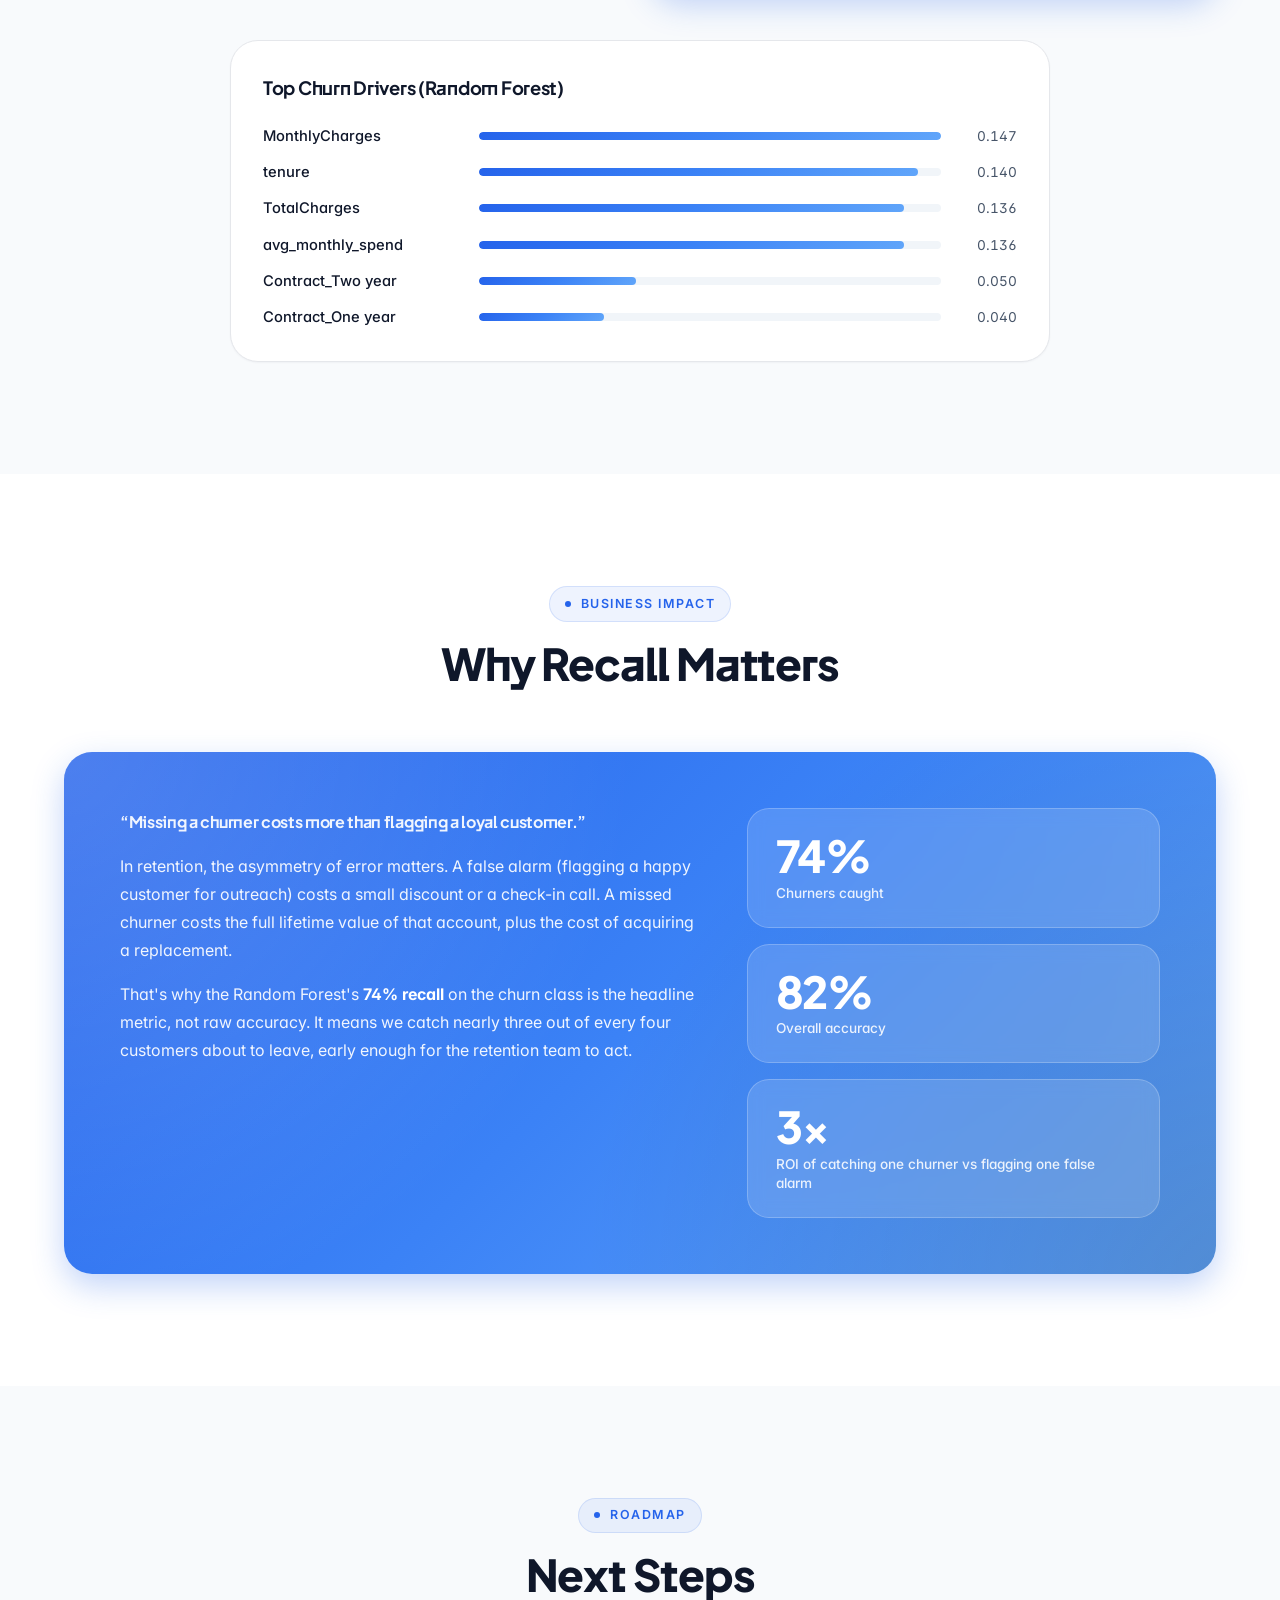
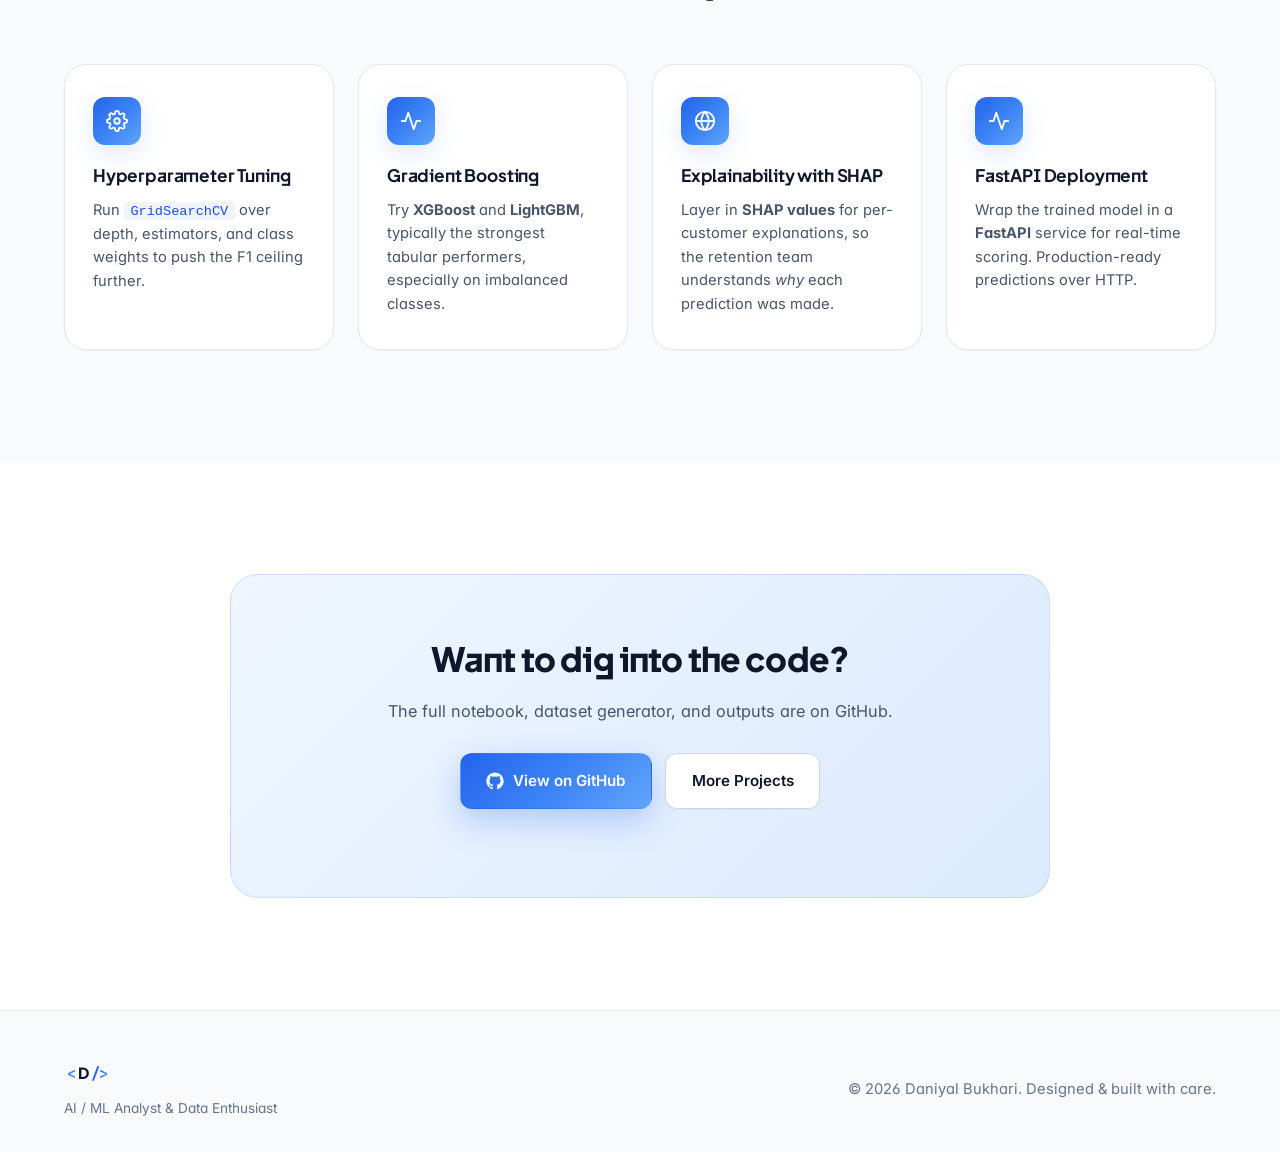
==== commit b3a516f9: "Point Resume download buttons to updated CV with VylexAI Repoint btn-resume links from CV_with_thesi" ====
--- a/projects/churn-analysis.html
+++ b/projects/churn-analysis.html
@@ -36,7 +36,7 @@
         <li><a href="../index.html#projects">Projects</a></li>
         <li><a href="../index.html#contact">Contact</a></li>
       </ul>
-      <a href="../CV_with_thesis.pdf" class="btn-resume" download="Daniyal_Bukhari_CV.pdf">
+      <a href="../CV_Daniyal_Bukhari.pdf" class="btn-resume" download="Daniyal_Bukhari_CV.pdf">
         Resume
         <svg viewBox="0 0 24 24" fill="none" stroke="currentColor" stroke-width="2" stroke-linecap="round" stroke-linejoin="round" aria-hidden="true"><path d="M21 15v4a2 2 0 0 1-2 2H5a2 2 0 0 1-2-2v-4"></path><polyline points="7 10 12 15 17 10"></polyline><line x1="12" y1="15" x2="12" y2="3"></line></svg>
       </a>
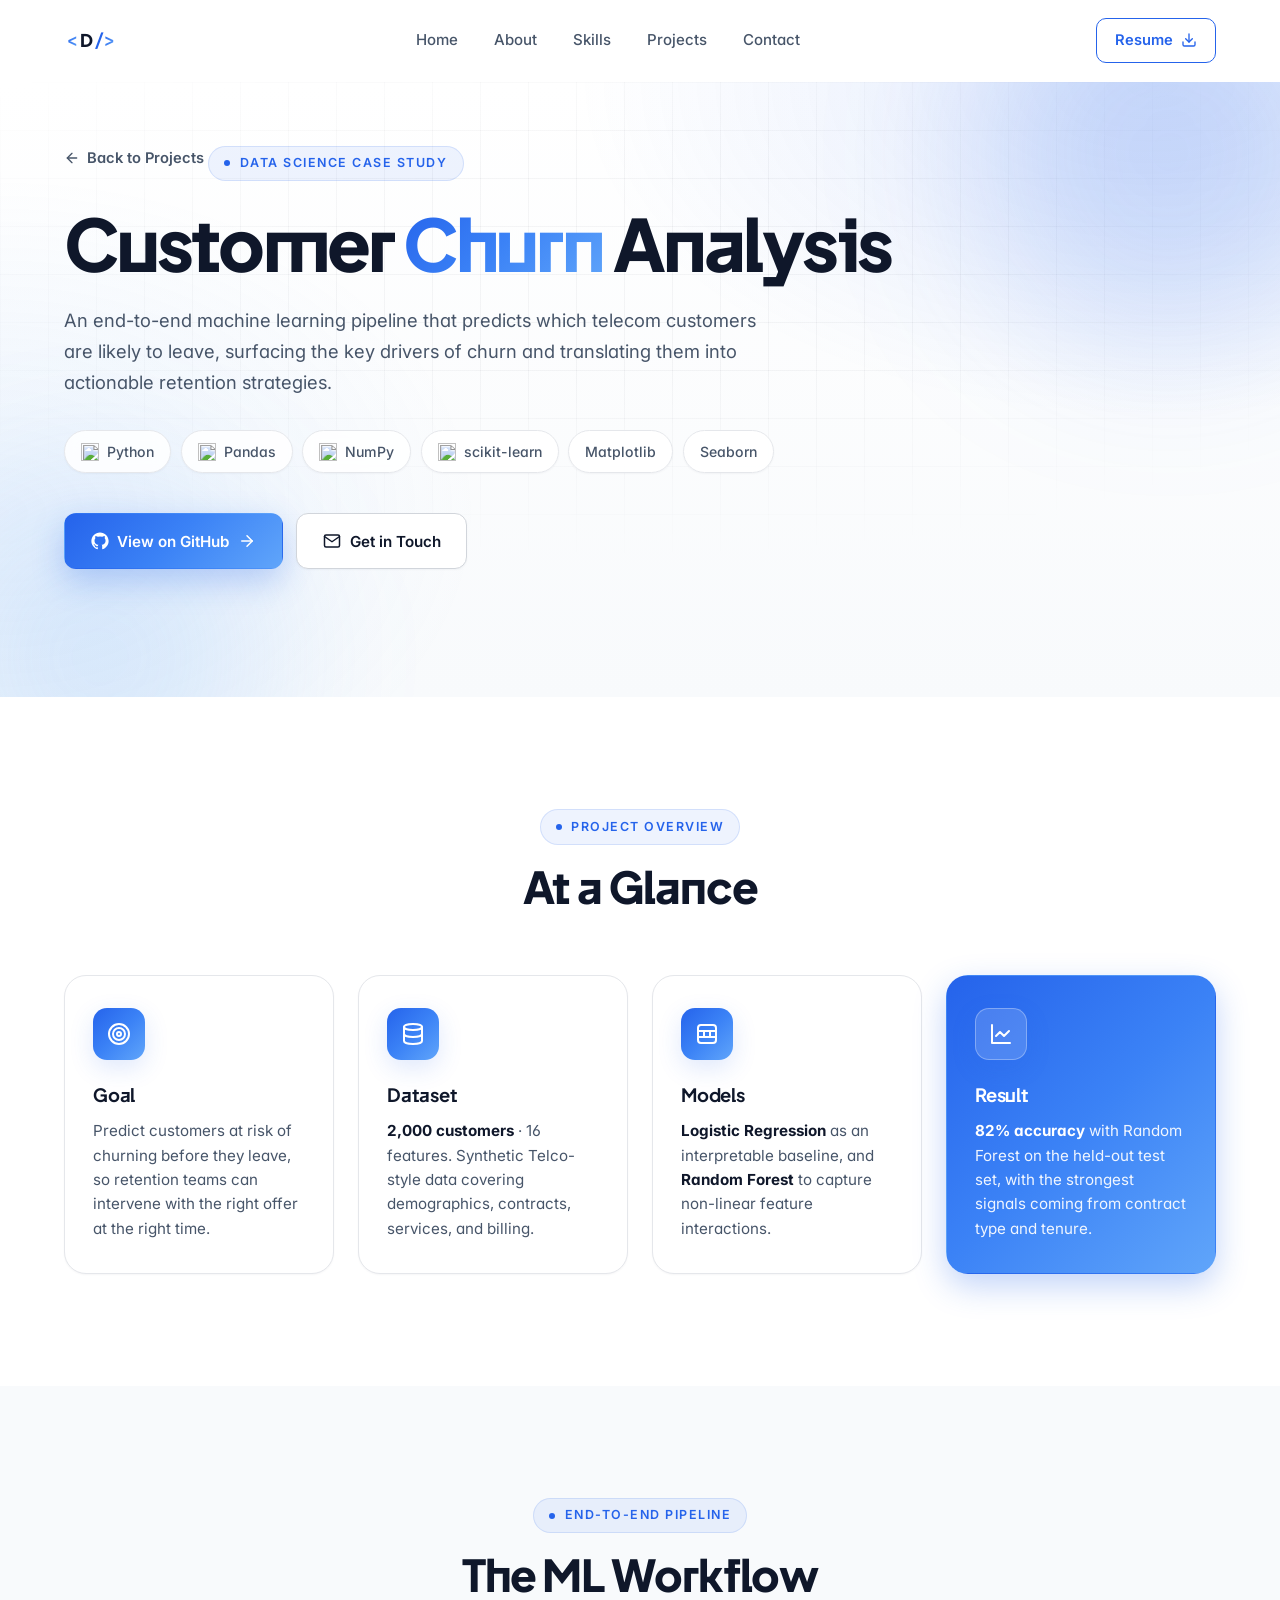
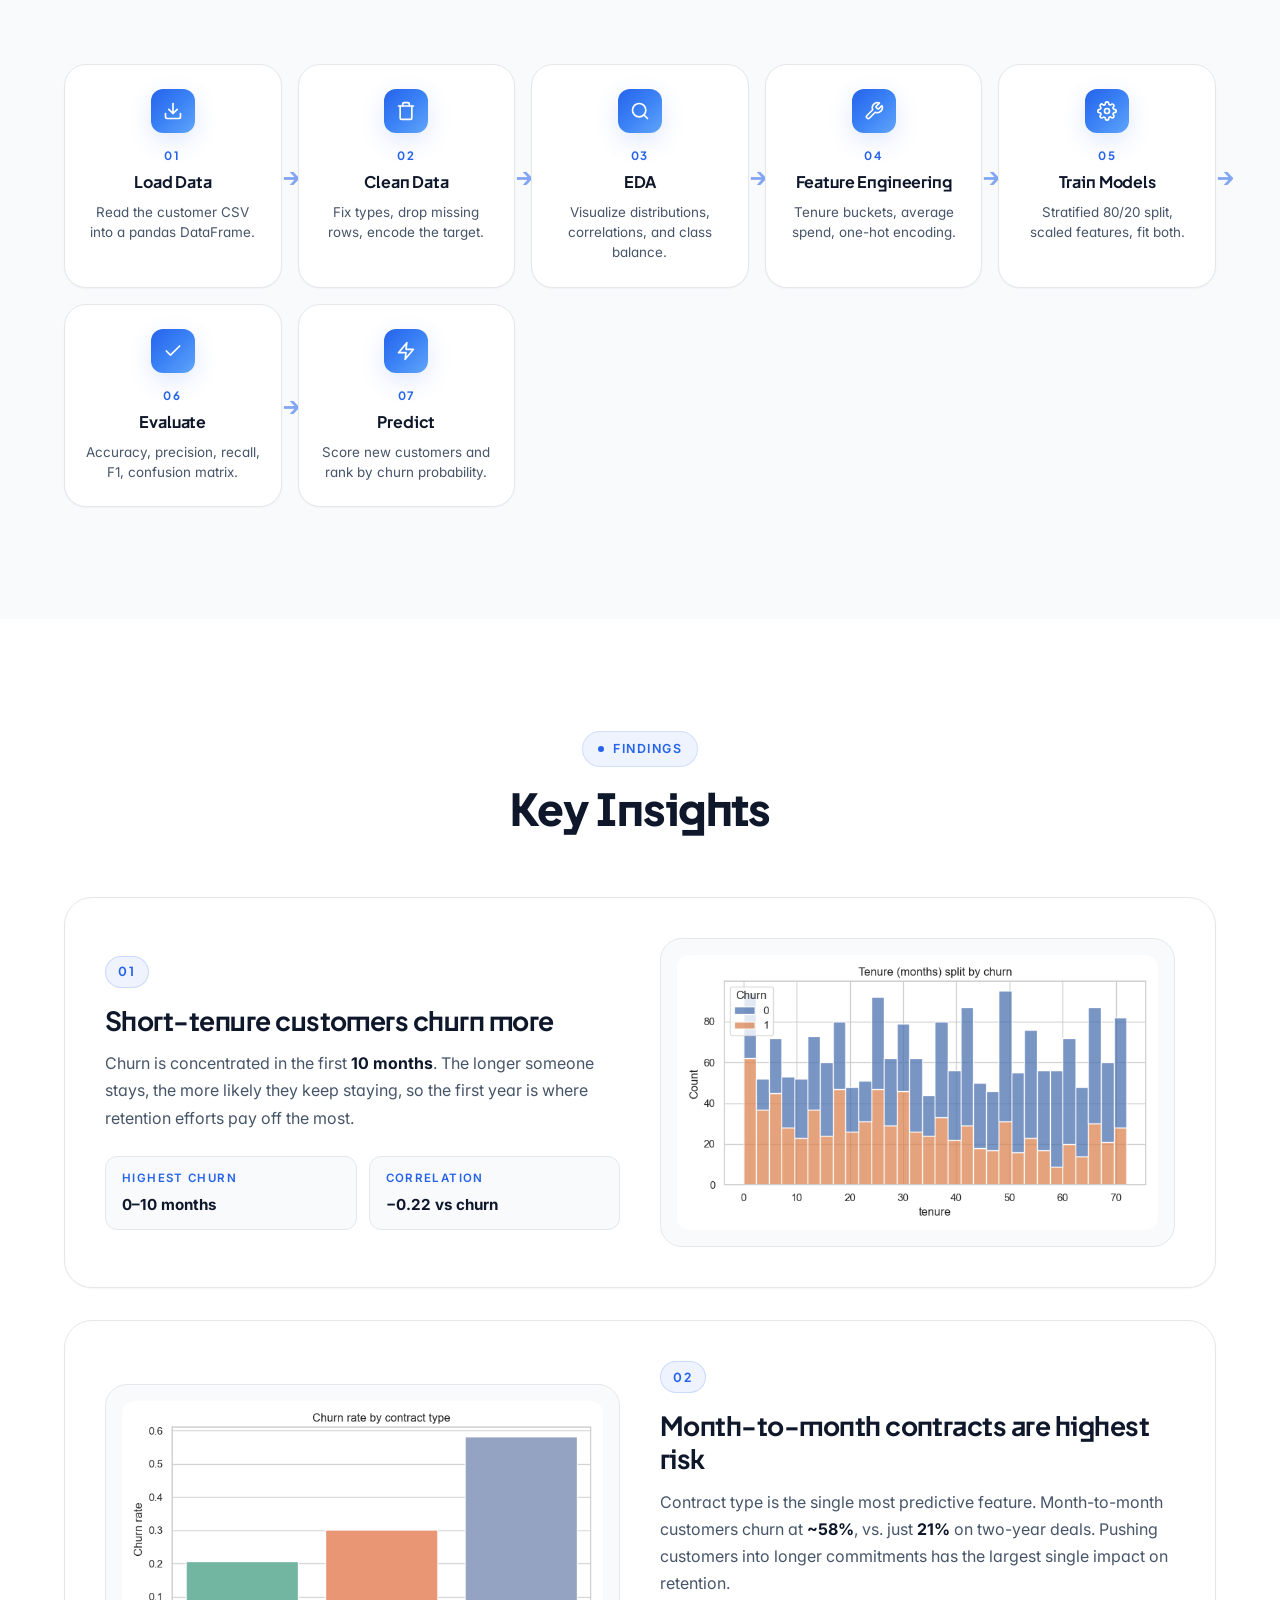
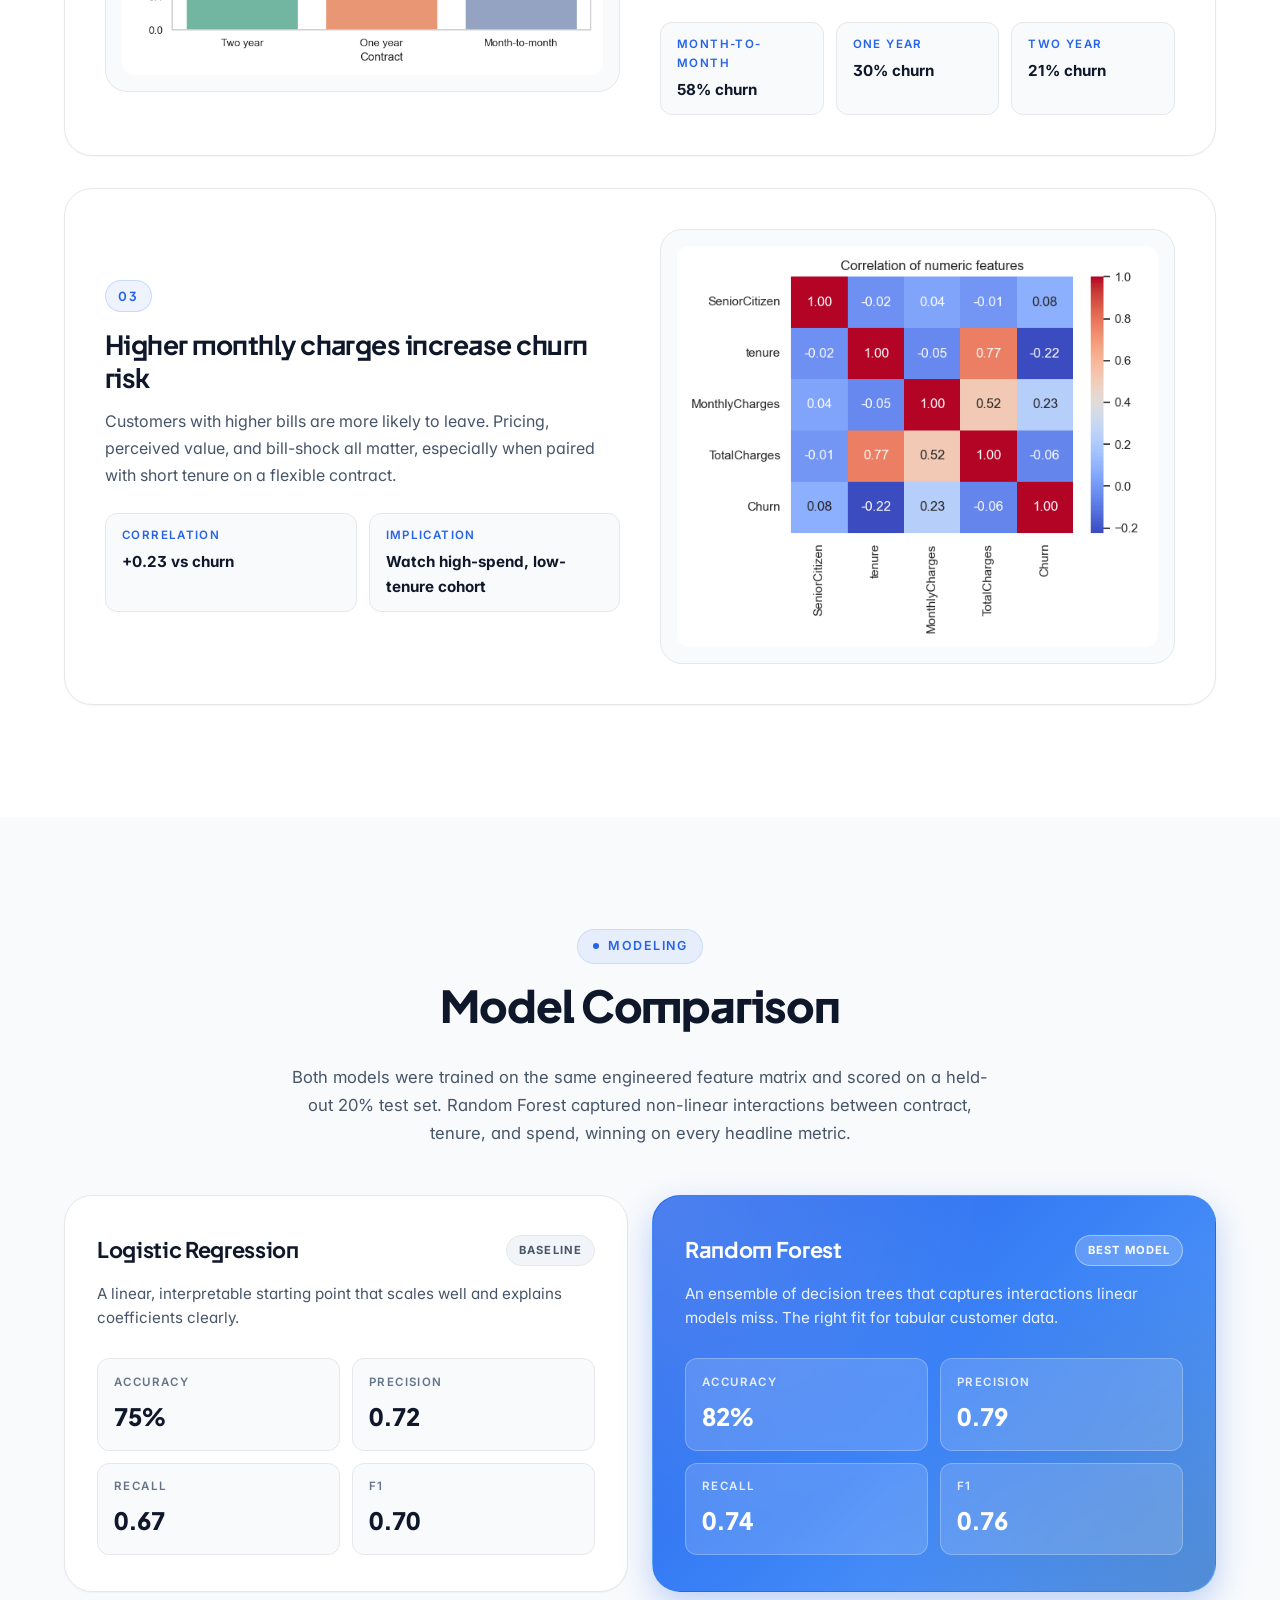
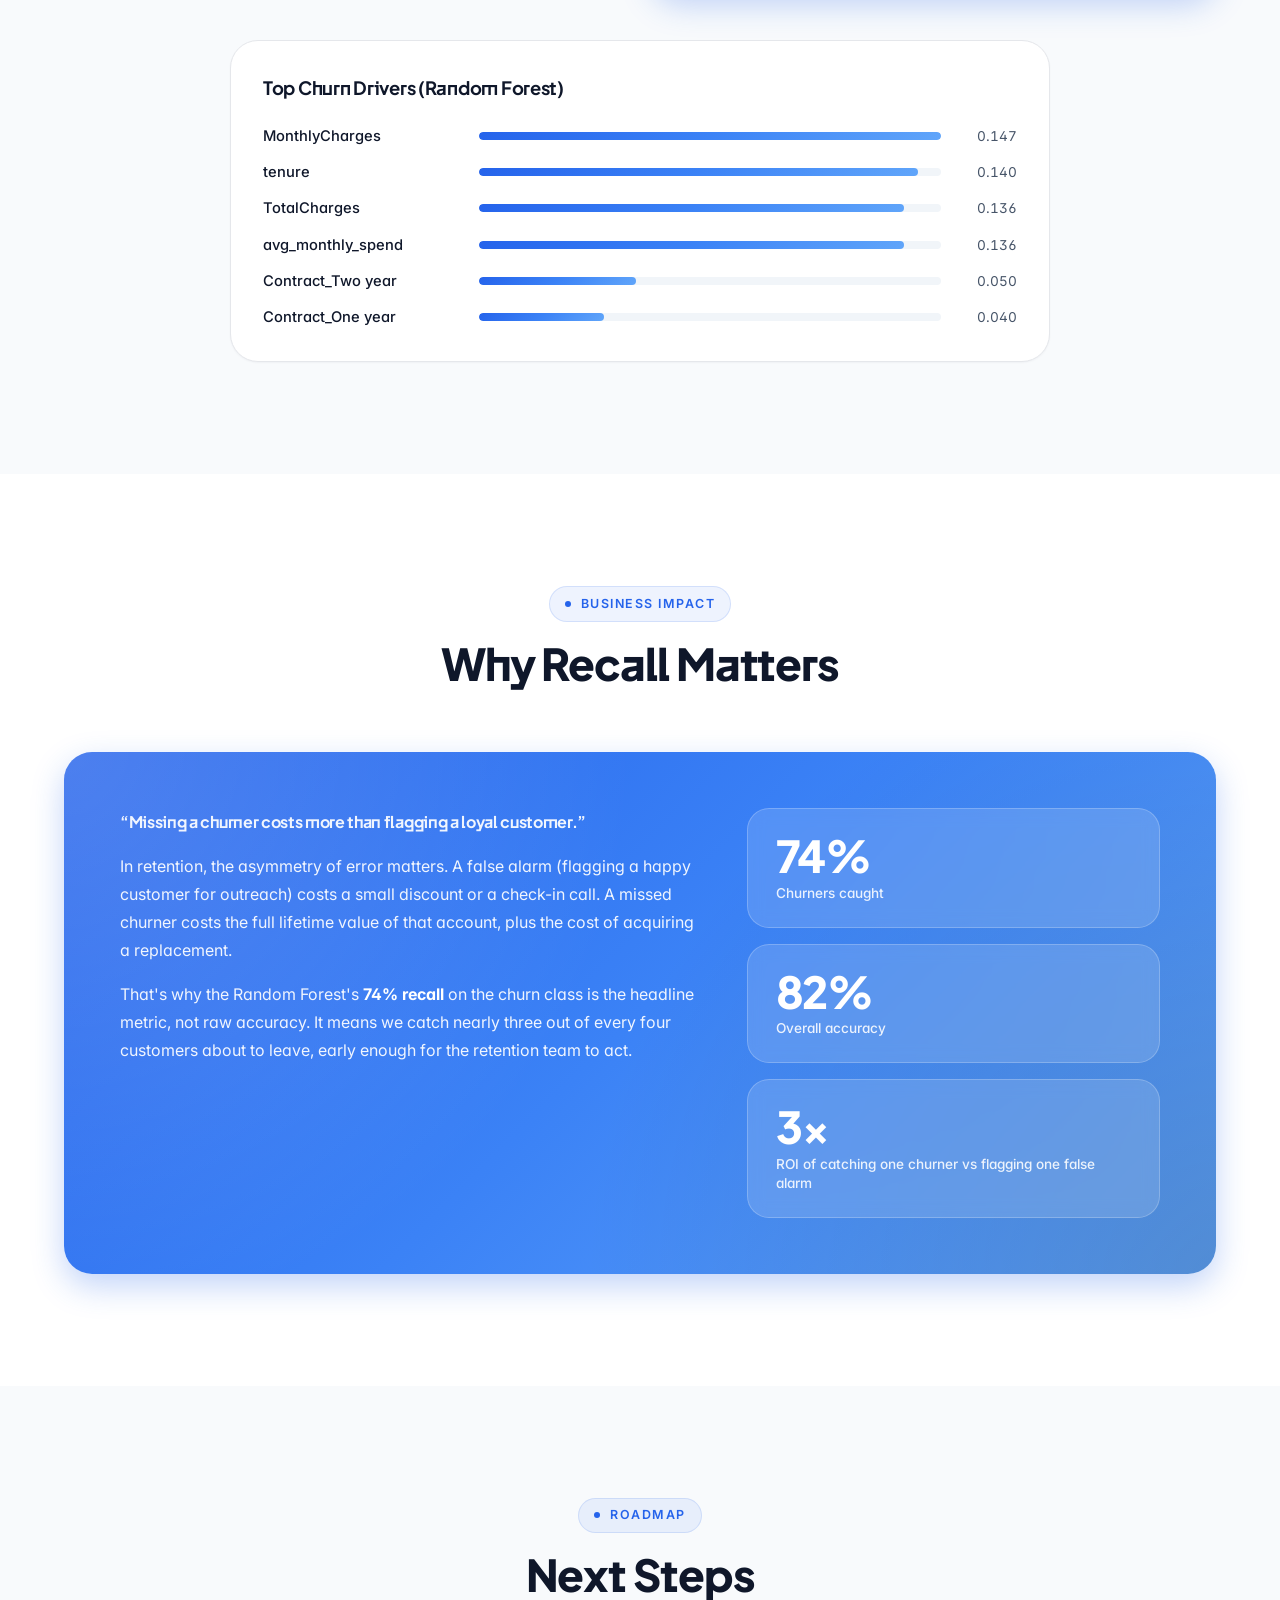
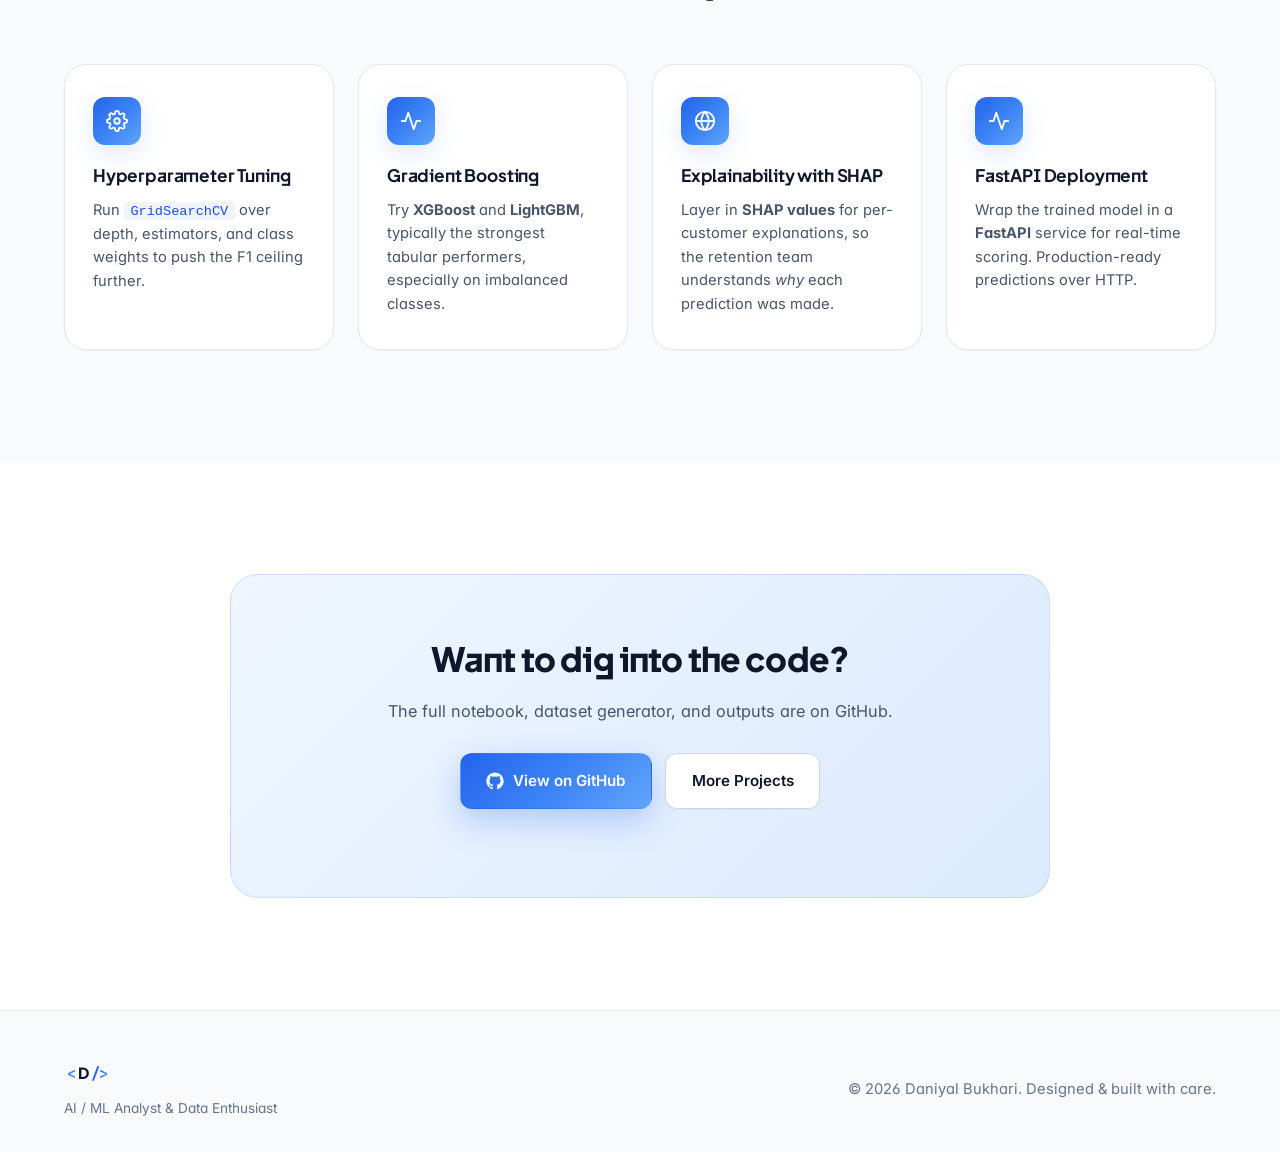
==== commit 0f1b1739: "Use new CV (CV_DaniyalB.pdf) across portfolio; remove old CV artifacts - Point all Resume buttons (h" ====
--- a/projects/churn-analysis.html
+++ b/projects/churn-analysis.html
@@ -36,7 +36,7 @@
         <li><a href="../index.html#projects">Projects</a></li>
         <li><a href="../index.html#contact">Contact</a></li>
       </ul>
-      <a href="../CV_Daniyal_Bukhari.pdf" class="btn-resume" download="Daniyal_Bukhari_CV.pdf">
+      <a href="../CV_DaniyalB.pdf" class="btn-resume" download="Daniyal_Bukhari_CV.pdf">
         Resume
         <svg viewBox="0 0 24 24" fill="none" stroke="currentColor" stroke-width="2" stroke-linecap="round" stroke-linejoin="round" aria-hidden="true"><path d="M21 15v4a2 2 0 0 1-2 2H5a2 2 0 0 1-2-2v-4"></path><polyline points="7 10 12 15 17 10"></polyline><line x1="12" y1="15" x2="12" y2="3"></line></svg>
       </a>
